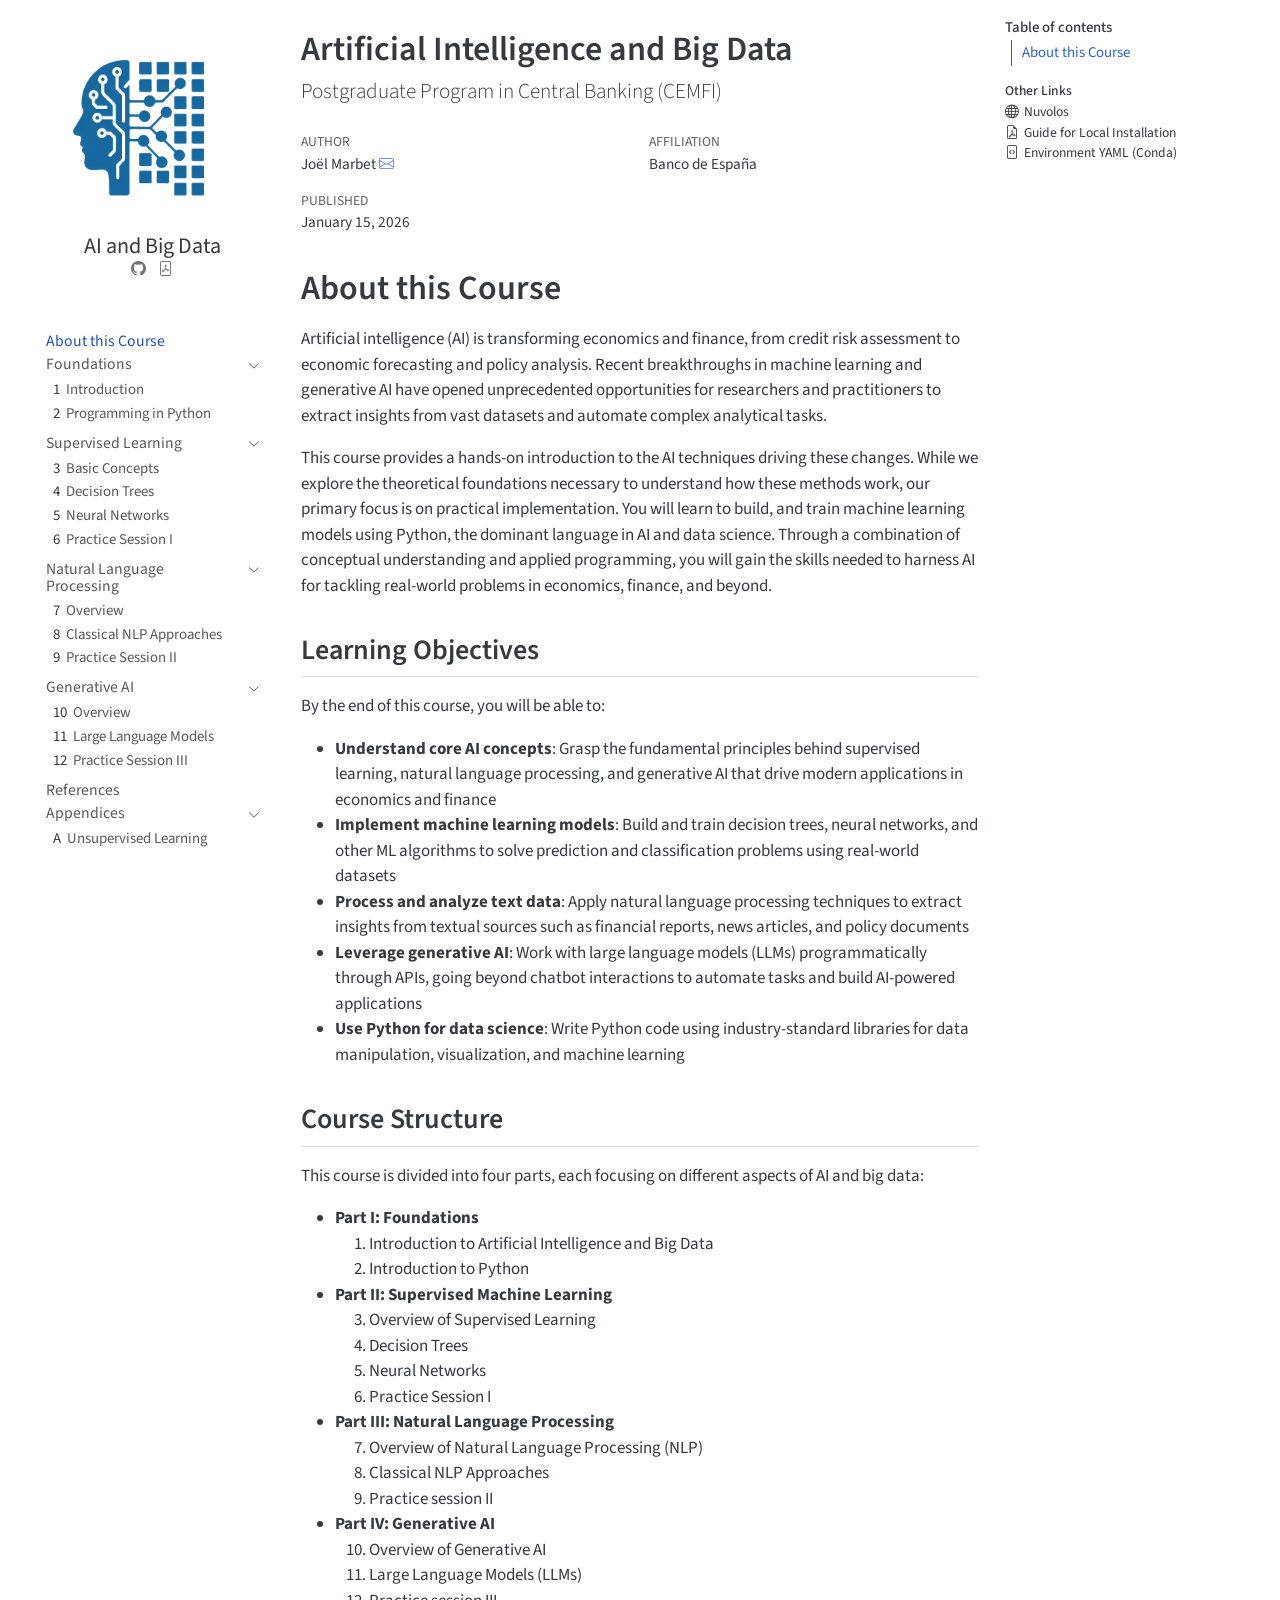
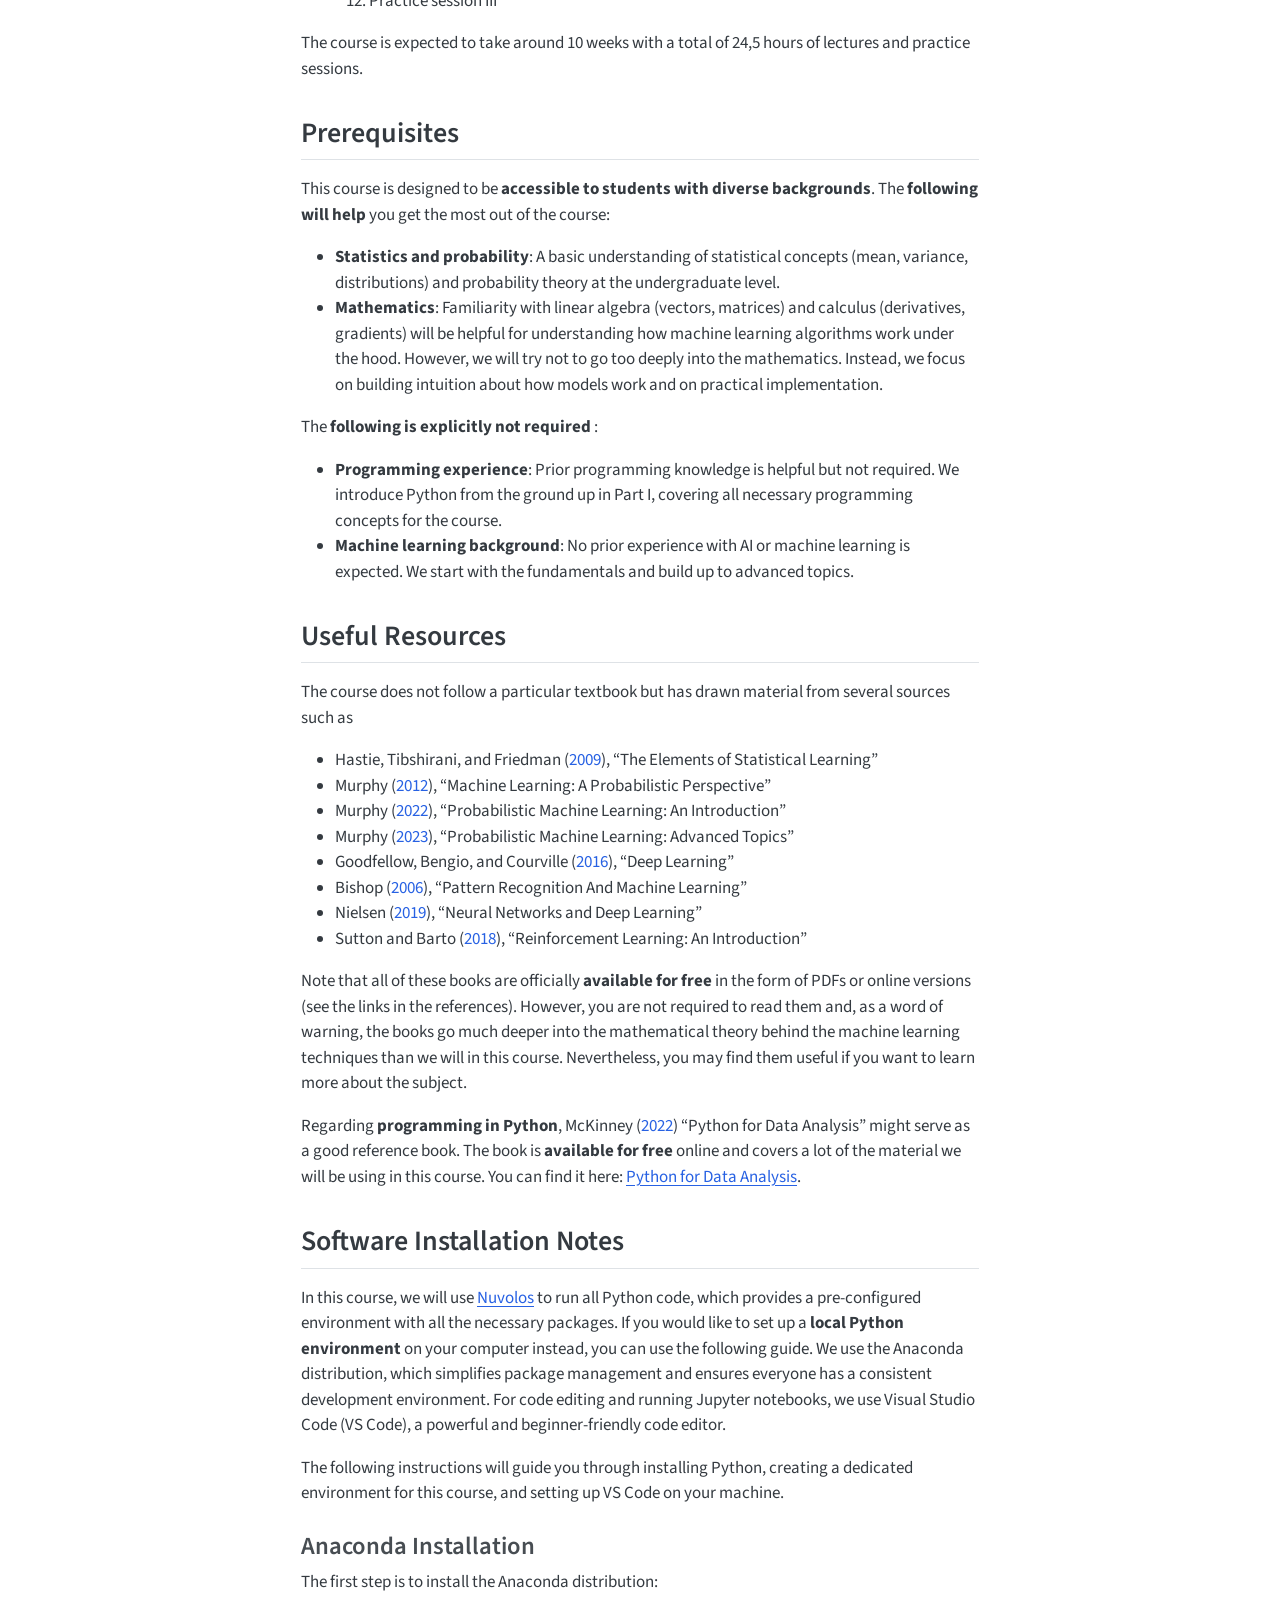
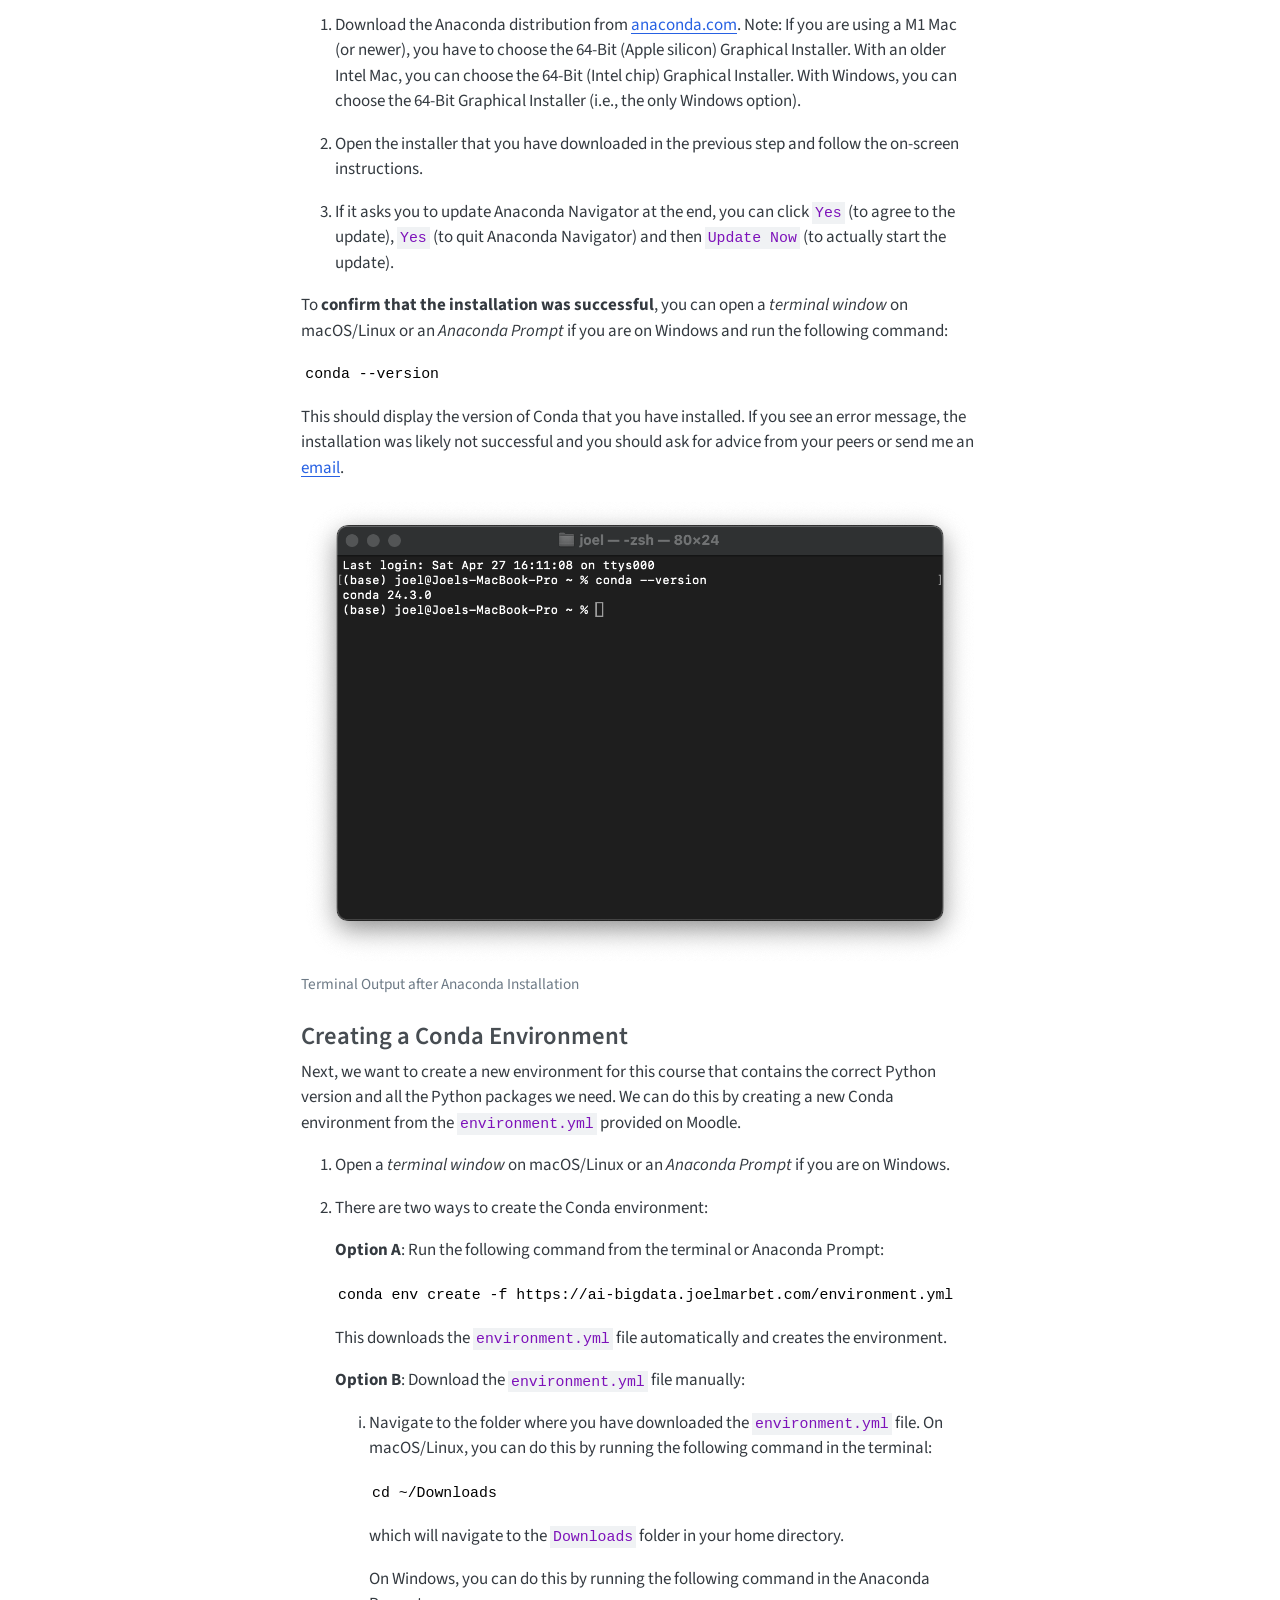
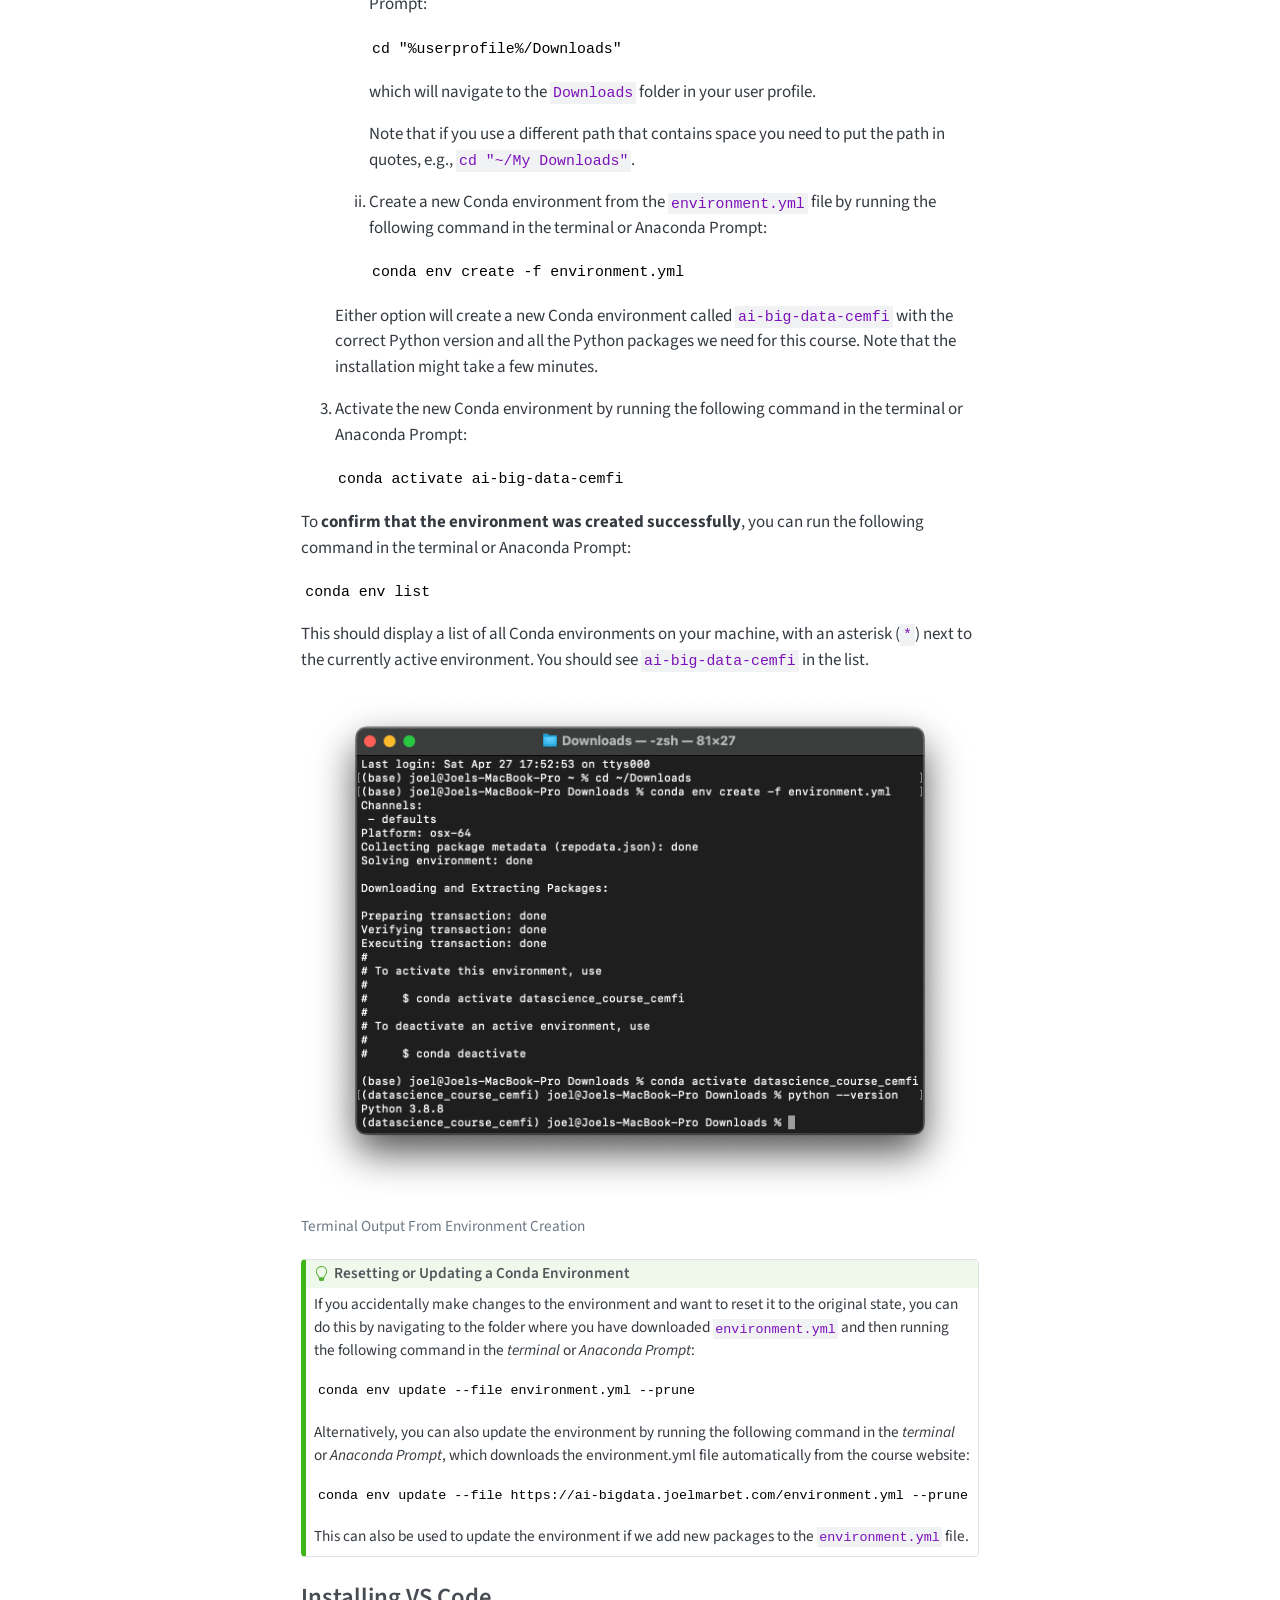
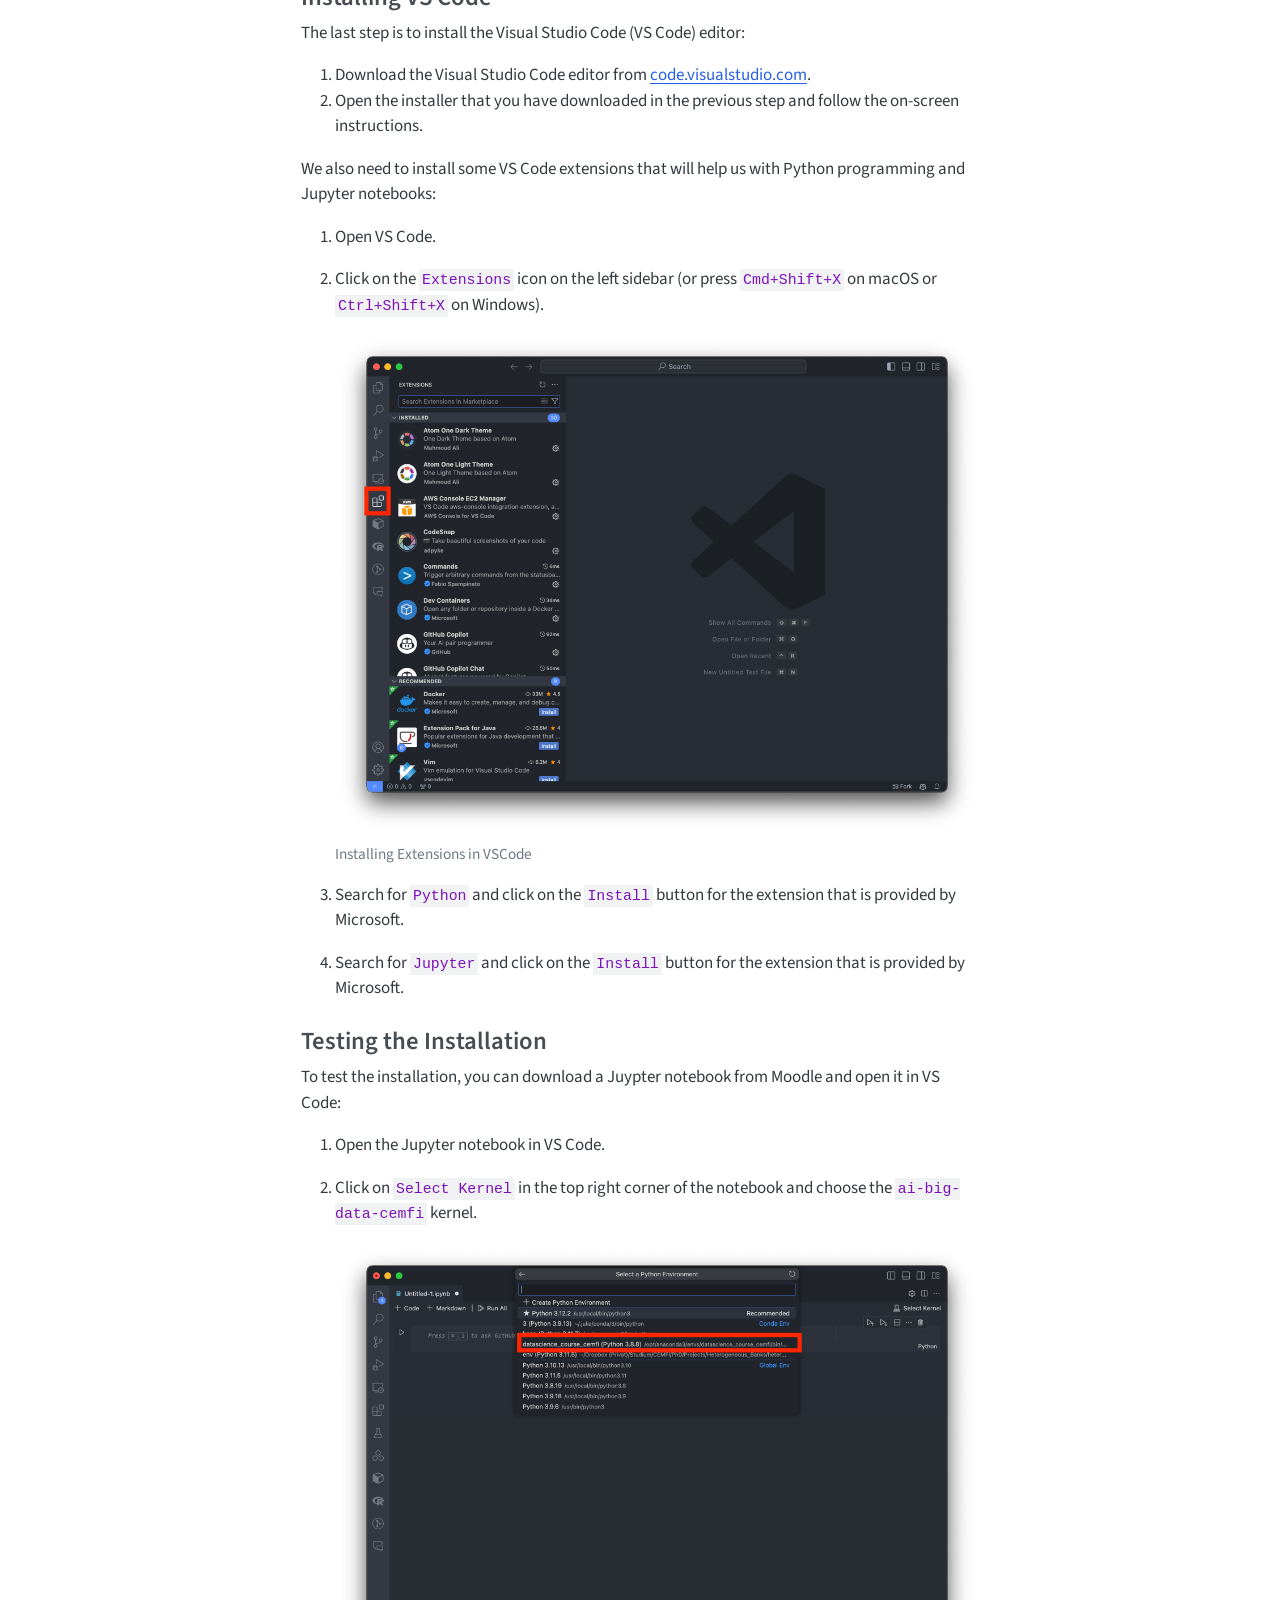
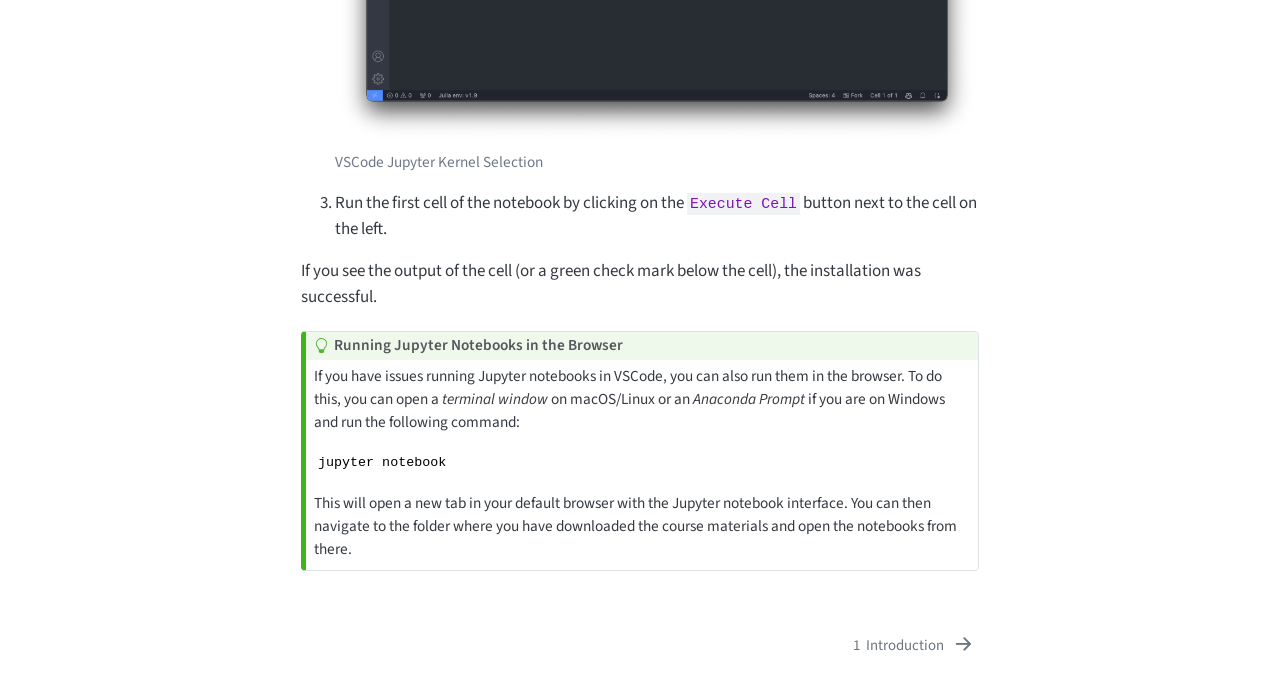
==== index.html @ 57679a3d "Update from https://github.com/jmarbet/ai-big-data-course-bde-cemfi/commit/3d057091234c2bd8dd3de10ba" ====
<!DOCTYPE html>
<html xmlns="http://www.w3.org/1999/xhtml" lang="en" xml:lang="en"><head>

<meta charset="utf-8">
<meta name="generator" content="quarto-1.8.26">

<meta name="viewport" content="width=device-width, initial-scale=1.0, user-scalable=yes">

<meta name="author" content="Joël Marbet">
<meta name="dcterms.date" content="2026-01-15">

<title>Artificial Intelligence and Big Data</title>
<style>
code{white-space: pre-wrap;}
span.smallcaps{font-variant: small-caps;}
div.columns{display: flex; gap: min(4vw, 1.5em);}
div.column{flex: auto; overflow-x: auto;}
div.hanging-indent{margin-left: 1.5em; text-indent: -1.5em;}
ul.task-list{list-style: none;}
ul.task-list li input[type="checkbox"] {
  width: 0.8em;
  margin: 0 0.8em 0.2em -1em; /* quarto-specific, see https://github.com/quarto-dev/quarto-cli/issues/4556 */ 
  vertical-align: middle;
}
/* CSS for citations */
div.csl-bib-body { }
div.csl-entry {
  clear: both;
  margin-bottom: 0em;
}
.hanging-indent div.csl-entry {
  margin-left:2em;
  text-indent:-2em;
}
div.csl-left-margin {
  min-width:2em;
  float:left;
}
div.csl-right-inline {
  margin-left:2em;
  padding-left:1em;
}
div.csl-indent {
  margin-left: 2em;
}</style>


<script src="site_libs/quarto-nav/quarto-nav.js"></script>
<script src="site_libs/quarto-nav/headroom.min.js"></script>
<script src="site_libs/clipboard/clipboard.min.js"></script>
<script src="site_libs/quarto-search/autocomplete.umd.js"></script>
<script src="site_libs/quarto-search/fuse.min.js"></script>
<script src="site_libs/quarto-search/quarto-search.js"></script>
<meta name="quarto:offset" content="./">
<link href="./foundations/intro_ai.html" rel="next">
<script src="site_libs/quarto-html/quarto.js" type="module"></script>
<script src="site_libs/quarto-html/tabsets/tabsets.js" type="module"></script>
<script src="site_libs/quarto-html/axe/axe-check.js" type="module"></script>
<script src="site_libs/quarto-html/popper.min.js"></script>
<script src="site_libs/quarto-html/tippy.umd.min.js"></script>
<script src="site_libs/quarto-html/anchor.min.js"></script>
<link href="site_libs/quarto-html/tippy.css" rel="stylesheet">
<link href="site_libs/quarto-html/quarto-syntax-highlighting-587c61ba64f3a5504c4d52d930310e48.css" rel="stylesheet" id="quarto-text-highlighting-styles">
<script src="site_libs/bootstrap/bootstrap.min.js"></script>
<link href="site_libs/bootstrap/bootstrap-icons.css" rel="stylesheet">
<link href="site_libs/bootstrap/bootstrap-44c4dd5b65e43a7a30145c4f63b8d911.min.css" rel="stylesheet" append-hash="true" id="quarto-bootstrap" data-mode="light">
<script id="quarto-search-options" type="application/json">{
  "location": "sidebar",
  "copy-button": false,
  "collapse-after": 3,
  "panel-placement": "start",
  "type": "textbox",
  "limit": 50,
  "keyboard-shortcut": [
    "f",
    "/",
    "s"
  ],
  "show-item-context": false,
  "language": {
    "search-no-results-text": "No results",
    "search-matching-documents-text": "matching documents",
    "search-copy-link-title": "Copy link to search",
    "search-hide-matches-text": "Hide additional matches",
    "search-more-match-text": "more match in this document",
    "search-more-matches-text": "more matches in this document",
    "search-clear-button-title": "Clear",
    "search-text-placeholder": "",
    "search-detached-cancel-button-title": "Cancel",
    "search-submit-button-title": "Submit",
    "search-label": "Search"
  }
}</script>


</head>

<body class="nav-sidebar floating quarto-light">

<div id="quarto-search-results"></div>
  <header id="quarto-header" class="headroom fixed-top">
  <nav class="quarto-secondary-nav">
    <div class="container-fluid d-flex">
      <button type="button" class="quarto-btn-toggle btn" data-bs-toggle="collapse" role="button" data-bs-target=".quarto-sidebar-collapse-item" aria-controls="quarto-sidebar" aria-expanded="false" aria-label="Toggle sidebar navigation" onclick="if (window.quartoToggleHeadroom) { window.quartoToggleHeadroom(); }">
        <i class="bi bi-layout-text-sidebar-reverse"></i>
      </button>
        <nav class="quarto-page-breadcrumbs" aria-label="breadcrumb"><ol class="breadcrumb"><li class="breadcrumb-item"><a href="./index.html">About this Course</a></li></ol></nav>
        <a class="flex-grow-1" role="navigation" data-bs-toggle="collapse" data-bs-target=".quarto-sidebar-collapse-item" aria-controls="quarto-sidebar" aria-expanded="false" aria-label="Toggle sidebar navigation" onclick="if (window.quartoToggleHeadroom) { window.quartoToggleHeadroom(); }">      
        </a>
      <button type="button" class="btn quarto-search-button" aria-label="Search" onclick="window.quartoOpenSearch();">
        <i class="bi bi-search"></i>
      </button>
    </div>
  </nav>
</header>
<!-- content -->
<div id="quarto-content" class="quarto-container page-columns page-rows-contents page-layout-article">
<!-- sidebar -->
  <nav id="quarto-sidebar" class="sidebar collapse collapse-horizontal quarto-sidebar-collapse-item sidebar-navigation floating overflow-auto">
    <div class="pt-lg-2 mt-2 text-left sidebar-header sidebar-header-stacked">
      <a href="./index.html" class="sidebar-logo-link">
      <img src="./logo.png" alt="" class="sidebar-logo light-content py-0 d-lg-inline d-none">
      <img src="./logo.png" alt="" class="sidebar-logo dark-content py-0 d-lg-inline d-none">
      </a>
    <div class="sidebar-title mb-0 py-0">
      <a href="./">AI and Big Data</a> 
        <div class="sidebar-tools-main">
    <a href="https://github.com" title="" class="quarto-navigation-tool px-1" aria-label=""><i class="bi bi-github"></i></a>
    <a href="./Artificial-Intelligence-and-Big-Data.pdf" title="Download PDF" class="quarto-navigation-tool px-1" aria-label="Download PDF"><i class="bi bi-file-pdf"></i></a>
</div>
    </div>
      </div>
        <div class="mt-2 flex-shrink-0 align-items-center">
        <div class="sidebar-search">
        <div id="quarto-search" class="" title="Search"></div>
        </div>
        </div>
    <div class="sidebar-menu-container"> 
    <ul class="list-unstyled mt-1">
        <li class="sidebar-item">
  <div class="sidebar-item-container"> 
  <a href="./index.html" class="sidebar-item-text sidebar-link active">
 <span class="menu-text">About this Course</span></a>
  </div>
</li>
        <li class="sidebar-item sidebar-item-section">
      <div class="sidebar-item-container"> 
            <a class="sidebar-item-text sidebar-link text-start" data-bs-toggle="collapse" data-bs-target="#quarto-sidebar-section-1" role="navigation" aria-expanded="true">
 <span class="menu-text">Foundations</span></a>
          <a class="sidebar-item-toggle text-start" data-bs-toggle="collapse" data-bs-target="#quarto-sidebar-section-1" role="navigation" aria-expanded="true" aria-label="Toggle section">
            <i class="bi bi-chevron-right ms-2"></i>
          </a> 
      </div>
      <ul id="quarto-sidebar-section-1" class="collapse list-unstyled sidebar-section depth1 show">  
          <li class="sidebar-item">
  <div class="sidebar-item-container"> 
  <a href="./foundations/intro_ai.html" class="sidebar-item-text sidebar-link">
 <span class="menu-text"><span class="chapter-number">1</span>&nbsp; <span class="chapter-title">Introduction</span></span></a>
  </div>
</li>
          <li class="sidebar-item">
  <div class="sidebar-item-container"> 
  <a href="./foundations/intro_python.html" class="sidebar-item-text sidebar-link">
 <span class="menu-text"><span class="chapter-number">2</span>&nbsp; <span class="chapter-title">Programming in Python</span></span></a>
  </div>
</li>
      </ul>
  </li>
        <li class="sidebar-item sidebar-item-section">
      <div class="sidebar-item-container"> 
            <a class="sidebar-item-text sidebar-link text-start" data-bs-toggle="collapse" data-bs-target="#quarto-sidebar-section-2" role="navigation" aria-expanded="true">
 <span class="menu-text">Supervised Learning</span></a>
          <a class="sidebar-item-toggle text-start" data-bs-toggle="collapse" data-bs-target="#quarto-sidebar-section-2" role="navigation" aria-expanded="true" aria-label="Toggle section">
            <i class="bi bi-chevron-right ms-2"></i>
          </a> 
      </div>
      <ul id="quarto-sidebar-section-2" class="collapse list-unstyled sidebar-section depth1 show">  
          <li class="sidebar-item">
  <div class="sidebar-item-container"> 
  <a href="./supervised_learning/intro_supervised_learning.html" class="sidebar-item-text sidebar-link">
 <span class="menu-text"><span class="chapter-number">3</span>&nbsp; <span class="chapter-title">Basic Concepts</span></span></a>
  </div>
</li>
          <li class="sidebar-item">
  <div class="sidebar-item-container"> 
  <a href="./supervised_learning/method_decision_trees.html" class="sidebar-item-text sidebar-link">
 <span class="menu-text"><span class="chapter-number">4</span>&nbsp; <span class="chapter-title">Decision Trees</span></span></a>
  </div>
</li>
          <li class="sidebar-item">
  <div class="sidebar-item-container"> 
  <a href="./supervised_learning/method_neural_networks.html" class="sidebar-item-text sidebar-link">
 <span class="menu-text"><span class="chapter-number">5</span>&nbsp; <span class="chapter-title">Neural Networks</span></span></a>
  </div>
</li>
          <li class="sidebar-item">
  <div class="sidebar-item-container"> 
  <a href="./supervised_learning/practice_session_I.html" class="sidebar-item-text sidebar-link">
 <span class="menu-text"><span class="chapter-number">6</span>&nbsp; <span class="chapter-title">Practice Session I</span></span></a>
  </div>
</li>
      </ul>
  </li>
        <li class="sidebar-item sidebar-item-section">
      <div class="sidebar-item-container"> 
            <a class="sidebar-item-text sidebar-link text-start" data-bs-toggle="collapse" data-bs-target="#quarto-sidebar-section-3" role="navigation" aria-expanded="true">
 <span class="menu-text">Natural Language Processing</span></a>
          <a class="sidebar-item-toggle text-start" data-bs-toggle="collapse" data-bs-target="#quarto-sidebar-section-3" role="navigation" aria-expanded="true" aria-label="Toggle section">
            <i class="bi bi-chevron-right ms-2"></i>
          </a> 
      </div>
      <ul id="quarto-sidebar-section-3" class="collapse list-unstyled sidebar-section depth1 show">  
          <li class="sidebar-item">
  <div class="sidebar-item-container"> 
  <a href="./nlp/intro_nlp.html" class="sidebar-item-text sidebar-link">
 <span class="menu-text"><span class="chapter-number">7</span>&nbsp; <span class="chapter-title">Overview</span></span></a>
  </div>
</li>
          <li class="sidebar-item">
  <div class="sidebar-item-container"> 
  <a href="./nlp/nlp_methods.html" class="sidebar-item-text sidebar-link">
 <span class="menu-text"><span class="chapter-number">8</span>&nbsp; <span class="chapter-title">Classical NLP Approaches</span></span></a>
  </div>
</li>
          <li class="sidebar-item">
  <div class="sidebar-item-container"> 
  <a href="./nlp/practice_session_II.html" class="sidebar-item-text sidebar-link">
 <span class="menu-text"><span class="chapter-number">9</span>&nbsp; <span class="chapter-title">Practice Session II</span></span></a>
  </div>
</li>
      </ul>
  </li>
        <li class="sidebar-item sidebar-item-section">
      <div class="sidebar-item-container"> 
            <a class="sidebar-item-text sidebar-link text-start" data-bs-toggle="collapse" data-bs-target="#quarto-sidebar-section-4" role="navigation" aria-expanded="true">
 <span class="menu-text">Generative AI</span></a>
          <a class="sidebar-item-toggle text-start" data-bs-toggle="collapse" data-bs-target="#quarto-sidebar-section-4" role="navigation" aria-expanded="true" aria-label="Toggle section">
            <i class="bi bi-chevron-right ms-2"></i>
          </a> 
      </div>
      <ul id="quarto-sidebar-section-4" class="collapse list-unstyled sidebar-section depth1 show">  
          <li class="sidebar-item">
  <div class="sidebar-item-container"> 
  <a href="./generative_ai/intro_generative_ai.html" class="sidebar-item-text sidebar-link">
 <span class="menu-text"><span class="chapter-number">10</span>&nbsp; <span class="chapter-title">Overview</span></span></a>
  </div>
</li>
          <li class="sidebar-item">
  <div class="sidebar-item-container"> 
  <a href="./generative_ai/large_language_models.html" class="sidebar-item-text sidebar-link">
 <span class="menu-text"><span class="chapter-number">11</span>&nbsp; <span class="chapter-title">Large Language Models</span></span></a>
  </div>
</li>
          <li class="sidebar-item">
  <div class="sidebar-item-container"> 
  <a href="./generative_ai/practice_session_III.html" class="sidebar-item-text sidebar-link">
 <span class="menu-text"><span class="chapter-number">12</span>&nbsp; <span class="chapter-title">Practice Session III</span></span></a>
  </div>
</li>
      </ul>
  </li>
        <li class="sidebar-item">
  <div class="sidebar-item-container"> 
  <a href="./references.html" class="sidebar-item-text sidebar-link">
 <span class="menu-text">References</span></a>
  </div>
</li>
        <li class="sidebar-item sidebar-item-section">
      <div class="sidebar-item-container"> 
            <a class="sidebar-item-text sidebar-link text-start" data-bs-toggle="collapse" data-bs-target="#quarto-sidebar-section-5" role="navigation" aria-expanded="true">
 <span class="menu-text">Appendices</span></a>
          <a class="sidebar-item-toggle text-start" data-bs-toggle="collapse" data-bs-target="#quarto-sidebar-section-5" role="navigation" aria-expanded="true" aria-label="Toggle section">
            <i class="bi bi-chevron-right ms-2"></i>
          </a> 
      </div>
      <ul id="quarto-sidebar-section-5" class="collapse list-unstyled sidebar-section depth1 show">  
          <li class="sidebar-item">
  <div class="sidebar-item-container"> 
  <a href="./appendix/unsupervised_learning.html" class="sidebar-item-text sidebar-link">
 <span class="menu-text"><span class="chapter-number">A</span>&nbsp; <span class="chapter-title">Unsupervised Learning</span></span></a>
  </div>
</li>
      </ul>
  </li>
    </ul>
    </div>
</nav>
<div id="quarto-sidebar-glass" class="quarto-sidebar-collapse-item" data-bs-toggle="collapse" data-bs-target=".quarto-sidebar-collapse-item"></div>
<!-- margin-sidebar -->
    <div id="quarto-margin-sidebar" class="sidebar margin-sidebar">
        <nav id="TOC" role="doc-toc" class="toc-active">
    <h2 id="toc-title">Table of contents</h2>
   
  <ul>
  <li><a href="#about-this-course" id="toc-about-this-course" class="nav-link active" data-scroll-target="#about-this-course">About this Course</a>
  <ul class="collapse">
  <li><a href="#learning-objectives" id="toc-learning-objectives" class="nav-link" data-scroll-target="#learning-objectives">Learning Objectives</a></li>
  <li><a href="#course-structure" id="toc-course-structure" class="nav-link" data-scroll-target="#course-structure">Course Structure</a></li>
  <li><a href="#prerequisites" id="toc-prerequisites" class="nav-link" data-scroll-target="#prerequisites">Prerequisites</a></li>
  <li><a href="#useful-resources" id="toc-useful-resources" class="nav-link" data-scroll-target="#useful-resources">Useful Resources</a></li>
  <li><a href="#software-installation-notes" id="toc-software-installation-notes" class="nav-link" data-scroll-target="#software-installation-notes">Software Installation Notes</a>
  <ul class="collapse">
  <li><a href="#anaconda-installation" id="toc-anaconda-installation" class="nav-link" data-scroll-target="#anaconda-installation">Anaconda Installation</a></li>
  <li><a href="#creating-a-conda-environment" id="toc-creating-a-conda-environment" class="nav-link" data-scroll-target="#creating-a-conda-environment">Creating a Conda Environment</a></li>
  <li><a href="#installing-vs-code" id="toc-installing-vs-code" class="nav-link" data-scroll-target="#installing-vs-code">Installing VS Code</a></li>
  <li><a href="#testing-the-installation" id="toc-testing-the-installation" class="nav-link" data-scroll-target="#testing-the-installation">Testing the Installation</a></li>
  </ul></li>
  </ul></li>
  </ul>
<div class="quarto-other-links"><h2>Other Links</h2><ul><li><a href="https://www.nuvolos.com/" target="_blank"><i class="bi bi-globe"></i>Nuvolos</a></li><li><a href="installation_notes.pdf" target="_blank"><i class="bi bi-file-earmark-pdf"></i>Guide for Local Installation</a></li><li><a href="environment.yml" target="_blank"><i class="bi bi-file-code"></i>Environment YAML (Conda)</a></li></ul></div></nav>
    </div>
<!-- main -->
<main class="content" id="quarto-document-content">

<header id="title-block-header" class="quarto-title-block default">
<div class="quarto-title">
<h1 class="title">Artificial Intelligence and Big Data</h1>
<p class="subtitle lead">Postgraduate Program in Central Banking (CEMFI)</p>
</div>


<div class="quarto-title-meta-author">
  <div class="quarto-title-meta-heading">Author</div>
  <div class="quarto-title-meta-heading">Affiliation</div>
  
    <div class="quarto-title-meta-contents">
    <p class="author">Joël Marbet <a href="mailto:joel.marbet@bde.es" class="quarto-title-author-email"><i class="bi bi-envelope"></i></a> </p>
  </div>
  <div class="quarto-title-meta-contents">
        <p class="affiliation">
            Banco de España
          </p>
      </div>
  </div>

<div class="quarto-title-meta">

      
    <div>
    <div class="quarto-title-meta-heading">Published</div>
    <div class="quarto-title-meta-contents">
      <p class="date">January 15, 2026</p>
    </div>
  </div>
  
    
  </div>
  


</header>


<section id="about-this-course" class="level1 unnumbered">
<h1 class="unnumbered">About this Course</h1>
<p>Artificial intelligence (AI) is transforming economics and finance, from credit risk assessment to economic forecasting and policy analysis. Recent breakthroughs in machine learning and generative AI have opened unprecedented opportunities for researchers and practitioners to extract insights from vast datasets and automate complex analytical tasks.</p>
<p>This course provides a hands-on introduction to the AI techniques driving these changes. While we explore the theoretical foundations necessary to understand how these methods work, our primary focus is on practical implementation. You will learn to build, and train machine learning models using Python, the dominant language in AI and data science. Through a combination of conceptual understanding and applied programming, you will gain the skills needed to harness AI for tackling real-world problems in economics, finance, and beyond.</p>
<section id="learning-objectives" class="level2 unnumbered">
<h2 class="unnumbered anchored" data-anchor-id="learning-objectives">Learning Objectives</h2>
<p>By the end of this course, you will be able to:</p>
<ul>
<li><strong>Understand core AI concepts</strong>: Grasp the fundamental principles behind supervised learning, natural language processing, and generative AI that drive modern applications in economics and finance</li>
<li><strong>Implement machine learning models</strong>: Build and train decision trees, neural networks, and other ML algorithms to solve prediction and classification problems using real-world datasets</li>
<li><strong>Process and analyze text data</strong>: Apply natural language processing techniques to extract insights from textual sources such as financial reports, news articles, and policy documents</li>
<li><strong>Leverage generative AI</strong>: Work with large language models (LLMs) programmatically through APIs, going beyond chatbot interactions to automate tasks and build AI-powered applications</li>
<li><strong>Use Python for data science</strong>: Write Python code using industry-standard libraries for data manipulation, visualization, and machine learning</li>
</ul>
</section>
<section id="course-structure" class="level2 unnumbered">
<h2 class="unnumbered anchored" data-anchor-id="course-structure">Course Structure</h2>
<p>This course is divided into four parts, each focusing on different aspects of AI and big data:</p>
<ul>
<li><strong>Part I: Foundations</strong>
<ol type="1">
<li>Introduction to Artificial Intelligence and Big Data</li>
<li>Introduction to Python</li>
</ol></li>
<li><strong>Part II: Supervised Machine Learning</strong>
<ol start="3" type="1">
<li>Overview of Supervised Learning</li>
<li>Decision Trees</li>
<li>Neural Networks</li>
<li>Practice Session I</li>
</ol></li>
<li><strong>Part III: Natural Language Processing</strong>
<ol start="7" type="1">
<li>Overview of Natural Language Processing (NLP)</li>
<li>Classical NLP Approaches</li>
<li>Practice session II</li>
</ol></li>
<li><strong>Part IV: Generative AI</strong>
<ol start="10" type="1">
<li>Overview of Generative AI</li>
<li>Large Language Models (LLMs)</li>
<li>Practice session III</li>
</ol></li>
</ul>
<p>The course is expected to take around 10 weeks with a total of 24,5 hours of lectures and practice sessions.</p>
</section>
<section id="prerequisites" class="level2 unnumbered">
<h2 class="unnumbered anchored" data-anchor-id="prerequisites">Prerequisites</h2>
<p>This course is designed to be <strong>accessible to students with diverse backgrounds</strong>. The <strong>following will help</strong> you get the most out of the course:</p>
<ul>
<li><strong>Statistics and probability</strong>: A basic understanding of statistical concepts (mean, variance, distributions) and probability theory at the undergraduate level.</li>
<li><strong>Mathematics</strong>: Familiarity with linear algebra (vectors, matrices) and calculus (derivatives, gradients) will be helpful for understanding how machine learning algorithms work under the hood. However, we will try not to go too deeply into the mathematics. Instead, we focus on building intuition about how models work and on practical implementation.</li>
</ul>
<p>The <strong>following is explicitly not required</strong> :</p>
<ul>
<li><strong>Programming experience</strong>: Prior programming knowledge is helpful but not required. We introduce Python from the ground up in Part I, covering all necessary programming concepts for the course.</li>
<li><strong>Machine learning background</strong>: No prior experience with AI or machine learning is expected. We start with the fundamentals and build up to advanced topics.</li>
</ul>
</section>
<section id="useful-resources" class="level2 unnumbered">
<h2 class="unnumbered anchored" data-anchor-id="useful-resources">Useful Resources</h2>
<p>The course does not follow a particular textbook but has drawn material from several sources such as</p>
<ul>
<li><span class="citation" data-cites="Hastie2009">Hastie, Tibshirani, and Friedman (<a href="references.html#ref-Hastie2009" role="doc-biblioref">2009</a>)</span>, “The Elements of Statistical Learning”</li>
<li><span class="citation" data-cites="Murphy2012">Murphy (<a href="references.html#ref-Murphy2012" role="doc-biblioref">2012</a>)</span>, “Machine Learning: A Probabilistic Perspective”</li>
<li><span class="citation" data-cites="Murphy2022">Murphy (<a href="references.html#ref-Murphy2022" role="doc-biblioref">2022</a>)</span>, “Probabilistic Machine Learning: An Introduction”</li>
<li><span class="citation" data-cites="Murphy2023">Murphy (<a href="references.html#ref-Murphy2023" role="doc-biblioref">2023</a>)</span>, “Probabilistic Machine Learning: Advanced Topics”</li>
<li><span class="citation" data-cites="Goodfellow2016">Goodfellow, Bengio, and Courville (<a href="references.html#ref-Goodfellow2016" role="doc-biblioref">2016</a>)</span>, “Deep Learning”</li>
<li><span class="citation" data-cites="Bishop2006">Bishop (<a href="references.html#ref-Bishop2006" role="doc-biblioref">2006</a>)</span>, “Pattern Recognition And Machine Learning”</li>
<li><span class="citation" data-cites="Nielsen2019">Nielsen (<a href="references.html#ref-Nielsen2019" role="doc-biblioref">2019</a>)</span>, “Neural Networks and Deep Learning”</li>
<li><span class="citation" data-cites="Sutton2018">Sutton and Barto (<a href="references.html#ref-Sutton2018" role="doc-biblioref">2018</a>)</span>, “Reinforcement Learning: An Introduction”</li>
</ul>
<p>Note that all of these books are officially <strong>available for free</strong> in the form of PDFs or online versions (see the links in the references). However, you are not required to read them and, as a word of warning, the books go much deeper into the mathematical theory behind the machine learning techniques than we will in this course. Nevertheless, you may find them useful if you want to learn more about the subject.</p>
<p>Regarding <strong>programming in Python</strong>, <span class="citation" data-cites="McKinney2022">McKinney (<a href="references.html#ref-McKinney2022" role="doc-biblioref">2022</a>)</span> “Python for Data Analysis” might serve as a good reference book. The book is <strong>available for free</strong> online and covers a lot of the material we will be using in this course. You can find it here: <a href="https://wesmckinney.com/book/">Python for Data Analysis</a>.</p>
</section>
<section id="software-installation-notes" class="level2 unnumbered">
<h2 class="unnumbered anchored" data-anchor-id="software-installation-notes">Software Installation Notes</h2>
<p>In this course, we will use <a href="https://www.nuvolos.com/">Nuvolos</a> to run all Python code, which provides a pre-configured environment with all the necessary packages. If you would like to set up a <strong>local Python environment</strong> on your computer instead, you can use the following guide. We use the Anaconda distribution, which simplifies package management and ensures everyone has a consistent development environment. For code editing and running Jupyter notebooks, we use Visual Studio Code (VS Code), a powerful and beginner-friendly code editor.</p>
<p>The following instructions will guide you through installing Python, creating a dedicated environment for this course, and setting up VS Code on your machine.</p>
<section id="anaconda-installation" class="level3">
<h3 class="anchored" data-anchor-id="anaconda-installation">Anaconda Installation</h3>
<p>The first step is to install the Anaconda distribution:</p>
<ol type="1">
<li><p>Download the Anaconda distribution from <a href="https://www.anaconda.com/download/success">anaconda.com</a>. Note: If you are using a M1 Mac (or newer), you have to choose the 64-Bit (Apple silicon) Graphical Installer. With an older Intel Mac, you can choose the 64-Bit (Intel chip) Graphical Installer. With Windows, you can choose the 64-Bit Graphical Installer (i.e., the only Windows option).</p></li>
<li><p>Open the installer that you have downloaded in the previous step and follow the on-screen instructions.</p></li>
<li><p>If it asks you to update Anaconda Navigator at the end, you can click <code>Yes</code> (to agree to the update), <code>Yes</code> (to quit Anaconda Navigator) and then <code>Update Now</code> (to actually start the update).</p></li>
</ol>
<p>To <strong>confirm that the installation was successful</strong>, you can open a <em>terminal window</em> on macOS/Linux or an <em>Anaconda Prompt</em> if you are on Windows and run the following command:</p>
<pre><code>conda --version</code></pre>
<p>This should display the version of Conda that you have installed. If you see an error message, the installation was likely not successful and you should ask for advice from your peers or send me an <a href="mailto:joel.marbet@bde.es">email</a>.</p>
<div class="quarto-figure quarto-figure-center">
<figure class="figure">
<p><img src="installation_notes/figures/terminal_conda_version.png" class="img-fluid figure-img"></p>
<figcaption>Terminal Output after Anaconda Installation</figcaption>
</figure>
</div>
</section>
<section id="creating-a-conda-environment" class="level3">
<h3 class="anchored" data-anchor-id="creating-a-conda-environment">Creating a Conda Environment</h3>
<p>Next, we want to create a new environment for this course that contains the correct Python version and all the Python packages we need. We can do this by creating a new Conda environment from the <code>environment.yml</code> provided on Moodle.</p>
<ol type="1">
<li><p>Open a <em>terminal window</em> on macOS/Linux or an <em>Anaconda Prompt</em> if you are on Windows.</p></li>
<li><p>There are two ways to create the Conda environment:</p>
<p><strong>Option A</strong>: Run the following command from the terminal or Anaconda Prompt:</p>
<pre><code>conda env create -f https://ai-bigdata.joelmarbet.com/environment.yml</code></pre>
<p>This downloads the <code>environment.yml</code> file automatically and creates the environment.</p>
<p><strong>Option B</strong>: Download the <code>environment.yml</code> file manually:</p>
<ol type="i">
<li><p>Navigate to the folder where you have downloaded the <code>environment.yml</code> file. On macOS/Linux, you can do this by running the following command in the terminal:</p>
<pre><code>cd ~/Downloads</code></pre>
<p>which will navigate to the <code>Downloads</code> folder in your home directory.</p>
<p>On Windows, you can do this by running the following command in the Anaconda Prompt:</p>
<pre><code>cd "%userprofile%/Downloads"</code></pre>
<p>which will navigate to the <code>Downloads</code> folder in your user profile.</p>
<p>Note that if you use a different path that contains space you need to put the path in quotes, e.g., <code>cd "~/My Downloads"</code>.</p></li>
<li><p>Create a new Conda environment from the <code>environment.yml</code> file by running the following command in the terminal or Anaconda Prompt:</p>
<pre><code>conda env create -f environment.yml</code></pre></li>
</ol>
<p>Either option will create a new Conda environment called <code>ai-big-data-cemfi</code> with the correct Python version and all the Python packages we need for this course. Note that the installation might take a few minutes.</p></li>
<li><p>Activate the new Conda environment by running the following command in the terminal or Anaconda Prompt:</p>
<pre><code>conda activate ai-big-data-cemfi </code></pre></li>
</ol>
<p>To <strong>confirm that the environment was created successfully</strong>, you can run the following command in the terminal or Anaconda Prompt:</p>
<pre><code>conda env list</code></pre>
<p>This should display a list of all Conda environments on your machine, with an asterisk (<code>*</code>) next to the currently active environment. You should see <code>ai-big-data-cemfi</code> in the list.</p>
<div class="quarto-figure quarto-figure-center">
<figure class="figure">
<p><img src="installation_notes/figures/terminal_conda_environment.png" class="img-fluid figure-img"></p>
<figcaption>Terminal Output From Environment Creation</figcaption>
</figure>
</div>
<div class="callout callout-style-default callout-tip callout-titled">
<div class="callout-header d-flex align-content-center">
<div class="callout-icon-container">
<i class="callout-icon"></i>
</div>
<div class="callout-title-container flex-fill">
<span class="screen-reader-only">Tip</span>Resetting or Updating a Conda Environment
</div>
</div>
<div class="callout-body-container callout-body">
<p>If you accidentally make changes to the environment and want to reset it to the original state, you can do this by navigating to the folder where you have downloaded <code>environment.yml</code> and then running the following command in the <em>terminal</em> or <em>Anaconda Prompt</em>:</p>
<pre><code>conda env update --file environment.yml --prune</code></pre>
<p>Alternatively, you can also update the environment by running the following command in the <em>terminal</em> or <em>Anaconda Prompt</em>, which downloads the environment.yml file automatically from the course website:</p>
<pre><code>conda env update --file https://ai-bigdata.joelmarbet.com/environment.yml --prune</code></pre>
<p>This can also be used to update the environment if we add new packages to the <code>environment.yml</code> file.</p>
</div>
</div>
</section>
<section id="installing-vs-code" class="level3">
<h3 class="anchored" data-anchor-id="installing-vs-code">Installing VS Code</h3>
<p>The last step is to install the Visual Studio Code (VS Code) editor:</p>
<ol type="1">
<li>Download the Visual Studio Code editor from <a href="https://code.visualstudio.com/Download">code.visualstudio.com</a>.</li>
<li>Open the installer that you have downloaded in the previous step and follow the on-screen instructions.</li>
</ol>
<p>We also need to install some VS Code extensions that will help us with Python programming and Jupyter notebooks:</p>
<ol type="1">
<li><p>Open VS Code.</p></li>
<li><p>Click on the <code>Extensions</code> icon on the left sidebar (or press <code>Cmd+Shift+X</code> on macOS or <code>Ctrl+Shift+X</code> on Windows).</p>
<div class="quarto-figure quarto-figure-center">
<figure class="figure">
<p><img src="installation_notes/figures/vscode_extensions.png" class="img-fluid figure-img"></p>
<figcaption>Installing Extensions in VSCode</figcaption>
</figure>
</div></li>
<li><p>Search for <code>Python</code> and click on the <code>Install</code> button for the extension that is provided by Microsoft.</p></li>
<li><p>Search for <code>Jupyter</code> and click on the <code>Install</code> button for the extension that is provided by Microsoft.</p></li>
</ol>
</section>
<section id="testing-the-installation" class="level3">
<h3 class="anchored" data-anchor-id="testing-the-installation">Testing the Installation</h3>
<p>To test the installation, you can download a Juypter notebook from Moodle and open it in VS Code:</p>
<ol type="1">
<li><p>Open the Jupyter notebook in VS Code.</p></li>
<li><p>Click on <code>Select Kernel</code> in the top right corner of the notebook and choose the <code>ai-big-data-cemfi</code> kernel.</p>
<div class="quarto-figure quarto-figure-center">
<figure class="figure">
<p><img src="installation_notes/figures/vscode_kernel.png" class="img-fluid figure-img"></p>
<figcaption>VSCode Jupyter Kernel Selection</figcaption>
</figure>
</div></li>
<li><p>Run the first cell of the notebook by clicking on the <code>Execute Cell</code> button next to the cell on the left.</p></li>
</ol>
<p>If you see the output of the cell (or a green check mark below the cell), the installation was successful.</p>
<div class="callout callout-style-default callout-tip callout-titled">
<div class="callout-header d-flex align-content-center">
<div class="callout-icon-container">
<i class="callout-icon"></i>
</div>
<div class="callout-title-container flex-fill">
<span class="screen-reader-only">Tip</span>Running Jupyter Notebooks in the Browser
</div>
</div>
<div class="callout-body-container callout-body">
<p>If you have issues running Jupyter notebooks in VSCode, you can also run them in the browser. To do this, you can open a <em>terminal window</em> on macOS/Linux or an <em>Anaconda Prompt</em> if you are on Windows and run the following command:</p>
<pre><code>jupyter notebook</code></pre>
<p>This will open a new tab in your default browser with the Jupyter notebook interface. You can then navigate to the folder where you have downloaded the course materials and open the notebooks from there.</p>
</div>
</div>


<div id="refs" class="references csl-bib-body hanging-indent" data-entry-spacing="0" role="list" style="display: none">
<div id="ref-Bishop2006" class="csl-entry" role="listitem">
Bishop, Christopher M. 2006. <em><span class="nocase">Pattern Recognition and Machine Learning</span></em>. Edited by Michael Jordan, Jon Kleinberg, and Bernhard Schölkopf. Information Science and Statistics. Springer Science+Business Media, LLC. <a href="https://www.microsoft.com/en-us/research/uploads/prod/2006/01/Bishop-Pattern-Recognition-and-Machine-Learning-2006.pdf">https://www.microsoft.com/en-us/research/uploads/prod/2006/01/Bishop-Pattern-Recognition-and-Machine-Learning-2006.pdf</a>.
</div>
<div id="ref-Goodfellow2016" class="csl-entry" role="listitem">
Goodfellow, Ian, Yoshua Bengio, and Aaron Courville. 2016. <em><span>Deep Learning</span></em>. MIT Press. <a href="http://www.deeplearningbook.org">http://www.deeplearningbook.org</a>.
</div>
<div id="ref-Hastie2009" class="csl-entry" role="listitem">
Hastie, Trevor, Robert Tibshirani, and Jerome Friedman. 2009. <em><span class="nocase">The Elements of Statistical Learning - Data Mining, Inference, and Prediction</span></em>. Second Edition. Springer.
</div>
<div id="ref-McKinney2022" class="csl-entry" role="listitem">
McKinney, Wes. 2022. <em><span class="nocase">Python for Data Analysis: Data Wrangling with pandas, NumPy, and Jupyter</span></em>. Third Edition. O’Reilly Media. <a href="https://wesmckinney.com/book/">https://wesmckinney.com/book/</a>.
</div>
<div id="ref-Murphy2012" class="csl-entry" role="listitem">
Murphy, Kevin P. 2012. <em><span>Machine Learning: A Probabilistic Perspective</span></em>. Cambridge: MIT Press. <a href="https://probml.github.io/pml-book/book0.html">https://probml.github.io/pml-book/book0.html</a>.
</div>
<div id="ref-Murphy2022" class="csl-entry" role="listitem">
———. 2022. <em><span>Probabilistic Machine Learning: An Introduction</span></em>. MIT Press. <a href="https://probml.github.io/pml-book/book1.html">https://probml.github.io/pml-book/book1.html</a>.
</div>
<div id="ref-Murphy2023" class="csl-entry" role="listitem">
———. 2023. <em><span>Probabilistic Machine Learning: Advanced Topics</span></em>. MIT Press. <a href="https://probml.github.io/pml-book/book2.html">https://probml.github.io/pml-book/book2.html</a>.
</div>
<div id="ref-Nielsen2019" class="csl-entry" role="listitem">
Nielsen, Michael. 2019. <em><span class="nocase">Neural Networks and Deep Learning</span></em>. <a href="http://neuralnetworksanddeeplearning.com">http://neuralnetworksanddeeplearning.com</a>.
</div>
<div id="ref-Sutton2018" class="csl-entry" role="listitem">
Sutton, Richard S., and Andrew G. Barto. 2018. <em><span>Reinforcement Learning: An Introduction</span></em>. Second Edition. MIT Press. <a href="http://incompleteideas.net/book/the-book-2nd.html">http://incompleteideas.net/book/the-book-2nd.html</a>.
</div>
</div>
</section>
</section>
</section>

</main> <!-- /main -->
<script id="quarto-html-after-body" type="application/javascript">
  window.document.addEventListener("DOMContentLoaded", function (event) {
    const icon = "";
    const anchorJS = new window.AnchorJS();
    anchorJS.options = {
      placement: 'right',
      icon: icon
    };
    anchorJS.add('.anchored');
    const isCodeAnnotation = (el) => {
      for (const clz of el.classList) {
        if (clz.startsWith('code-annotation-')) {                     
          return true;
        }
      }
      return false;
    }
    const onCopySuccess = function(e) {
      // button target
      const button = e.trigger;
      // don't keep focus
      button.blur();
      // flash "checked"
      button.classList.add('code-copy-button-checked');
      var currentTitle = button.getAttribute("title");
      button.setAttribute("title", "Copied!");
      let tooltip;
      if (window.bootstrap) {
        button.setAttribute("data-bs-toggle", "tooltip");
        button.setAttribute("data-bs-placement", "left");
        button.setAttribute("data-bs-title", "Copied!");
        tooltip = new bootstrap.Tooltip(button, 
          { trigger: "manual", 
            customClass: "code-copy-button-tooltip",
            offset: [0, -8]});
        tooltip.show();    
      }
      setTimeout(function() {
        if (tooltip) {
          tooltip.hide();
          button.removeAttribute("data-bs-title");
          button.removeAttribute("data-bs-toggle");
          button.removeAttribute("data-bs-placement");
        }
        button.setAttribute("title", currentTitle);
        button.classList.remove('code-copy-button-checked');
      }, 1000);
      // clear code selection
      e.clearSelection();
    }
    const getTextToCopy = function(trigger) {
      const outerScaffold = trigger.parentElement.cloneNode(true);
      const codeEl = outerScaffold.querySelector('code');
      for (const childEl of codeEl.children) {
        if (isCodeAnnotation(childEl)) {
          childEl.remove();
        }
      }
      return codeEl.innerText;
    }
    const clipboard = new window.ClipboardJS('.code-copy-button:not([data-in-quarto-modal])', {
      text: getTextToCopy
    });
    clipboard.on('success', onCopySuccess);
    if (window.document.getElementById('quarto-embedded-source-code-modal')) {
      const clipboardModal = new window.ClipboardJS('.code-copy-button[data-in-quarto-modal]', {
        text: getTextToCopy,
        container: window.document.getElementById('quarto-embedded-source-code-modal')
      });
      clipboardModal.on('success', onCopySuccess);
    }
      var localhostRegex = new RegExp(/^(?:http|https):\/\/localhost\:?[0-9]*\//);
      var mailtoRegex = new RegExp(/^mailto:/);
        var filterRegex = new RegExp('/' + window.location.host + '/');
      var isInternal = (href) => {
          return filterRegex.test(href) || localhostRegex.test(href) || mailtoRegex.test(href);
      }
      // Inspect non-navigation links and adorn them if external
     var links = window.document.querySelectorAll('a[href]:not(.nav-link):not(.navbar-brand):not(.toc-action):not(.sidebar-link):not(.sidebar-item-toggle):not(.pagination-link):not(.no-external):not([aria-hidden]):not(.dropdown-item):not(.quarto-navigation-tool):not(.about-link)');
      for (var i=0; i<links.length; i++) {
        const link = links[i];
        if (!isInternal(link.href)) {
          // undo the damage that might have been done by quarto-nav.js in the case of
          // links that we want to consider external
          if (link.dataset.originalHref !== undefined) {
            link.href = link.dataset.originalHref;
          }
        }
      }
    function tippyHover(el, contentFn, onTriggerFn, onUntriggerFn) {
      const config = {
        allowHTML: true,
        maxWidth: 500,
        delay: 100,
        arrow: false,
        appendTo: function(el) {
            return el.parentElement;
        },
        interactive: true,
        interactiveBorder: 10,
        theme: 'quarto',
        placement: 'bottom-start',
      };
      if (contentFn) {
        config.content = contentFn;
      }
      if (onTriggerFn) {
        config.onTrigger = onTriggerFn;
      }
      if (onUntriggerFn) {
        config.onUntrigger = onUntriggerFn;
      }
      window.tippy(el, config); 
    }
    const noterefs = window.document.querySelectorAll('a[role="doc-noteref"]');
    for (var i=0; i<noterefs.length; i++) {
      const ref = noterefs[i];
      tippyHover(ref, function() {
        // use id or data attribute instead here
        let href = ref.getAttribute('data-footnote-href') || ref.getAttribute('href');
        try { href = new URL(href).hash; } catch {}
        const id = href.replace(/^#\/?/, "");
        const note = window.document.getElementById(id);
        if (note) {
          return note.innerHTML;
        } else {
          return "";
        }
      });
    }
    const xrefs = window.document.querySelectorAll('a.quarto-xref');
    const processXRef = (id, note) => {
      // Strip column container classes
      const stripColumnClz = (el) => {
        el.classList.remove("page-full", "page-columns");
        if (el.children) {
          for (const child of el.children) {
            stripColumnClz(child);
          }
        }
      }
      stripColumnClz(note)
      if (id === null || id.startsWith('sec-')) {
        // Special case sections, only their first couple elements
        const container = document.createElement("div");
        if (note.children && note.children.length > 2) {
          container.appendChild(note.children[0].cloneNode(true));
          for (let i = 1; i < note.children.length; i++) {
            const child = note.children[i];
            if (child.tagName === "P" && child.innerText === "") {
              continue;
            } else {
              container.appendChild(child.cloneNode(true));
              break;
            }
          }
          if (window.Quarto?.typesetMath) {
            window.Quarto.typesetMath(container);
          }
          return container.innerHTML
        } else {
          if (window.Quarto?.typesetMath) {
            window.Quarto.typesetMath(note);
          }
          return note.innerHTML;
        }
      } else {
        // Remove any anchor links if they are present
        const anchorLink = note.querySelector('a.anchorjs-link');
        if (anchorLink) {
          anchorLink.remove();
        }
        if (window.Quarto?.typesetMath) {
          window.Quarto.typesetMath(note);
        }
        if (note.classList.contains("callout")) {
          return note.outerHTML;
        } else {
          return note.innerHTML;
        }
      }
    }
    for (var i=0; i<xrefs.length; i++) {
      const xref = xrefs[i];
      tippyHover(xref, undefined, function(instance) {
        instance.disable();
        let url = xref.getAttribute('href');
        let hash = undefined; 
        if (url.startsWith('#')) {
          hash = url;
        } else {
          try { hash = new URL(url).hash; } catch {}
        }
        if (hash) {
          const id = hash.replace(/^#\/?/, "");
          const note = window.document.getElementById(id);
          if (note !== null) {
            try {
              const html = processXRef(id, note.cloneNode(true));
              instance.setContent(html);
            } finally {
              instance.enable();
              instance.show();
            }
          } else {
            // See if we can fetch this
            fetch(url.split('#')[0])
            .then(res => res.text())
            .then(html => {
              const parser = new DOMParser();
              const htmlDoc = parser.parseFromString(html, "text/html");
              const note = htmlDoc.getElementById(id);
              if (note !== null) {
                const html = processXRef(id, note);
                instance.setContent(html);
              } 
            }).finally(() => {
              instance.enable();
              instance.show();
            });
          }
        } else {
          // See if we can fetch a full url (with no hash to target)
          // This is a special case and we should probably do some content thinning / targeting
          fetch(url)
          .then(res => res.text())
          .then(html => {
            const parser = new DOMParser();
            const htmlDoc = parser.parseFromString(html, "text/html");
            const note = htmlDoc.querySelector('main.content');
            if (note !== null) {
              // This should only happen for chapter cross references
              // (since there is no id in the URL)
              // remove the first header
              if (note.children.length > 0 && note.children[0].tagName === "HEADER") {
                note.children[0].remove();
              }
              const html = processXRef(null, note);
              instance.setContent(html);
            } 
          }).finally(() => {
            instance.enable();
            instance.show();
          });
        }
      }, function(instance) {
      });
    }
        let selectedAnnoteEl;
        const selectorForAnnotation = ( cell, annotation) => {
          let cellAttr = 'data-code-cell="' + cell + '"';
          let lineAttr = 'data-code-annotation="' +  annotation + '"';
          const selector = 'span[' + cellAttr + '][' + lineAttr + ']';
          return selector;
        }
        const selectCodeLines = (annoteEl) => {
          const doc = window.document;
          const targetCell = annoteEl.getAttribute("data-target-cell");
          const targetAnnotation = annoteEl.getAttribute("data-target-annotation");
          const annoteSpan = window.document.querySelector(selectorForAnnotation(targetCell, targetAnnotation));
          const lines = annoteSpan.getAttribute("data-code-lines").split(",");
          const lineIds = lines.map((line) => {
            return targetCell + "-" + line;
          })
          let top = null;
          let height = null;
          let parent = null;
          if (lineIds.length > 0) {
              //compute the position of the single el (top and bottom and make a div)
              const el = window.document.getElementById(lineIds[0]);
              top = el.offsetTop;
              height = el.offsetHeight;
              parent = el.parentElement.parentElement;
            if (lineIds.length > 1) {
              const lastEl = window.document.getElementById(lineIds[lineIds.length - 1]);
              const bottom = lastEl.offsetTop + lastEl.offsetHeight;
              height = bottom - top;
            }
            if (top !== null && height !== null && parent !== null) {
              // cook up a div (if necessary) and position it 
              let div = window.document.getElementById("code-annotation-line-highlight");
              if (div === null) {
                div = window.document.createElement("div");
                div.setAttribute("id", "code-annotation-line-highlight");
                div.style.position = 'absolute';
                parent.appendChild(div);
              }
              div.style.top = top - 2 + "px";
              div.style.height = height + 4 + "px";
              div.style.left = 0;
              let gutterDiv = window.document.getElementById("code-annotation-line-highlight-gutter");
              if (gutterDiv === null) {
                gutterDiv = window.document.createElement("div");
                gutterDiv.setAttribute("id", "code-annotation-line-highlight-gutter");
                gutterDiv.style.position = 'absolute';
                const codeCell = window.document.getElementById(targetCell);
                const gutter = codeCell.querySelector('.code-annotation-gutter');
                gutter.appendChild(gutterDiv);
              }
              gutterDiv.style.top = top - 2 + "px";
              gutterDiv.style.height = height + 4 + "px";
            }
            selectedAnnoteEl = annoteEl;
          }
        };
        const unselectCodeLines = () => {
          const elementsIds = ["code-annotation-line-highlight", "code-annotation-line-highlight-gutter"];
          elementsIds.forEach((elId) => {
            const div = window.document.getElementById(elId);
            if (div) {
              div.remove();
            }
          });
          selectedAnnoteEl = undefined;
        };
          // Handle positioning of the toggle
      window.addEventListener(
        "resize",
        throttle(() => {
          elRect = undefined;
          if (selectedAnnoteEl) {
            selectCodeLines(selectedAnnoteEl);
          }
        }, 10)
      );
      function throttle(fn, ms) {
      let throttle = false;
      let timer;
        return (...args) => {
          if(!throttle) { // first call gets through
              fn.apply(this, args);
              throttle = true;
          } else { // all the others get throttled
              if(timer) clearTimeout(timer); // cancel #2
              timer = setTimeout(() => {
                fn.apply(this, args);
                timer = throttle = false;
              }, ms);
          }
        };
      }
        // Attach click handler to the DT
        const annoteDls = window.document.querySelectorAll('dt[data-target-cell]');
        for (const annoteDlNode of annoteDls) {
          annoteDlNode.addEventListener('click', (event) => {
            const clickedEl = event.target;
            if (clickedEl !== selectedAnnoteEl) {
              unselectCodeLines();
              const activeEl = window.document.querySelector('dt[data-target-cell].code-annotation-active');
              if (activeEl) {
                activeEl.classList.remove('code-annotation-active');
              }
              selectCodeLines(clickedEl);
              clickedEl.classList.add('code-annotation-active');
            } else {
              // Unselect the line
              unselectCodeLines();
              clickedEl.classList.remove('code-annotation-active');
            }
          });
        }
    const findCites = (el) => {
      const parentEl = el.parentElement;
      if (parentEl) {
        const cites = parentEl.dataset.cites;
        if (cites) {
          return {
            el,
            cites: cites.split(' ')
          };
        } else {
          return findCites(el.parentElement)
        }
      } else {
        return undefined;
      }
    };
    var bibliorefs = window.document.querySelectorAll('a[role="doc-biblioref"]');
    for (var i=0; i<bibliorefs.length; i++) {
      const ref = bibliorefs[i];
      const citeInfo = findCites(ref);
      if (citeInfo) {
        tippyHover(citeInfo.el, function() {
          var popup = window.document.createElement('div');
          citeInfo.cites.forEach(function(cite) {
            var citeDiv = window.document.createElement('div');
            citeDiv.classList.add('hanging-indent');
            citeDiv.classList.add('csl-entry');
            var biblioDiv = window.document.getElementById('ref-' + cite);
            if (biblioDiv) {
              citeDiv.innerHTML = biblioDiv.innerHTML;
            }
            popup.appendChild(citeDiv);
          });
          return popup.innerHTML;
        });
      }
    }
  });
  </script>
<nav class="page-navigation">
  <div class="nav-page nav-page-previous">
  </div>
  <div class="nav-page nav-page-next">
      <a href="./foundations/intro_ai.html" class="pagination-link" aria-label="Introduction">
        <span class="nav-page-text"><span class="chapter-number">1</span>&nbsp; <span class="chapter-title">Introduction</span></span> <i class="bi bi-arrow-right-short"></i>
      </a>
  </div>
</nav>
</div> <!-- /content -->




</body></html>
---- site_libs/quarto-html/tippy.css ----
.tippy-box[data-animation=fade][data-state=hidden]{opacity:0}[data-tippy-root]{max-width:calc(100vw - 10px)}.tippy-box{position:relative;background-color:#333;color:#fff;border-radius:4px;font-size:14px;line-height:1.4;white-space:normal;outline:0;transition-property:transform,visibility,opacity}.tippy-box[data-placement^=top]>.tippy-arrow{bottom:0}.tippy-box[data-placement^=top]>.tippy-arrow:before{bottom:-7px;left:0;border-width:8px 8px 0;border-top-color:initial;transform-origin:center top}.tippy-box[data-placement^=bottom]>.tippy-arrow{top:0}.tippy-box[data-placement^=bottom]>.tippy-arrow:before{top:-7px;left:0;border-width:0 8px 8px;border-bottom-color:initial;transform-origin:center bottom}.tippy-box[data-placement^=left]>.tippy-arrow{right:0}.tippy-box[data-placement^=left]>.tippy-arrow:before{border-width:8px 0 8px 8px;border-left-color:initial;right:-7px;transform-origin:center left}.tippy-box[data-placement^=right]>.tippy-arrow{left:0}.tippy-box[data-placement^=right]>.tippy-arrow:before{left:-7px;border-width:8px 8px 8px 0;border-right-color:initial;transform-origin:center right}.tippy-box[data-inertia][data-state=visible]{transition-timing-function:cubic-bezier(.54,1.5,.38,1.11)}.tippy-arrow{width:16px;height:16px;color:#333}.tippy-arrow:before{content:"";position:absolute;border-color:transparent;border-style:solid}.tippy-content{position:relative;padding:5px 9px;z-index:1}
---- site_libs/quarto-html/quarto-syntax-highlighting-587c61ba64f3a5504c4d52d930310e48.css ----
/* quarto syntax highlight colors */
:root {
  --quarto-hl-ot-color: #003B4F;
  --quarto-hl-at-color: #657422;
  --quarto-hl-ss-color: #20794D;
  --quarto-hl-an-color: #5E5E5E;
  --quarto-hl-fu-color: #4758AB;
  --quarto-hl-st-color: #20794D;
  --quarto-hl-cf-color: #003B4F;
  --quarto-hl-op-color: #5E5E5E;
  --quarto-hl-er-color: #AD0000;
  --quarto-hl-bn-color: #AD0000;
  --quarto-hl-al-color: #AD0000;
  --quarto-hl-va-color: #111111;
  --quarto-hl-bu-color: inherit;
  --quarto-hl-ex-color: inherit;
  --quarto-hl-pp-color: #AD0000;
  --quarto-hl-in-color: #5E5E5E;
  --quarto-hl-vs-color: #20794D;
  --quarto-hl-wa-color: #5E5E5E;
  --quarto-hl-do-color: #5E5E5E;
  --quarto-hl-im-color: #00769E;
  --quarto-hl-ch-color: #20794D;
  --quarto-hl-dt-color: #AD0000;
  --quarto-hl-fl-color: #AD0000;
  --quarto-hl-co-color: #5E5E5E;
  --quarto-hl-cv-color: #5E5E5E;
  --quarto-hl-cn-color: #8f5902;
  --quarto-hl-sc-color: #5E5E5E;
  --quarto-hl-dv-color: #AD0000;
  --quarto-hl-kw-color: #003B4F;
}

/* other quarto variables */
:root {
  --quarto-font-monospace: SFMono-Regular, Menlo, Monaco, Consolas, "Liberation Mono", "Courier New", monospace;
}

/* syntax highlight based on Pandoc's rules */
pre > code.sourceCode > span {
  color: #003B4F;
}

code.sourceCode > span {
  color: #003B4F;
}

div.sourceCode,
div.sourceCode pre.sourceCode {
  color: #003B4F;
}

/* Normal */
code span {
  color: #003B4F;
}

/* Alert */
code span.al {
  color: #AD0000;
  font-style: inherit;
}

/* Annotation */
code span.an {
  color: #5E5E5E;
  font-style: inherit;
}

/* Attribute */
code span.at {
  color: #657422;
  font-style: inherit;
}

/* BaseN */
code span.bn {
  color: #AD0000;
  font-style: inherit;
}

/* BuiltIn */
code span.bu {
  font-style: inherit;
}

/* ControlFlow */
code span.cf {
  color: #003B4F;
  font-weight: bold;
  font-style: inherit;
}

/* Char */
code span.ch {
  color: #20794D;
  font-style: inherit;
}

/* Constant */
code span.cn {
  color: #8f5902;
  font-style: inherit;
}

/* Comment */
code span.co {
  color: #5E5E5E;
  font-style: inherit;
}

/* CommentVar */
code span.cv {
  color: #5E5E5E;
  font-style: italic;
}

/* Documentation */
code span.do {
  color: #5E5E5E;
  font-style: italic;
}

/* DataType */
code span.dt {
  color: #AD0000;
  font-style: inherit;
}

/* DecVal */
code span.dv {
  color: #AD0000;
  font-style: inherit;
}

/* Error */
code span.er {
  color: #AD0000;
  font-style: inherit;
}

/* Extension */
code span.ex {
  font-style: inherit;
}

/* Float */
code span.fl {
  color: #AD0000;
  font-style: inherit;
}

/* Function */
code span.fu {
  color: #4758AB;
  font-style: inherit;
}

/* Import */
code span.im {
  color: #00769E;
  font-style: inherit;
}

/* Information */
code span.in {
  color: #5E5E5E;
  font-style: inherit;
}

/* Keyword */
code span.kw {
  color: #003B4F;
  font-weight: bold;
  font-style: inherit;
}

/* Operator */
code span.op {
  color: #5E5E5E;
  font-style: inherit;
}

/* Other */
code span.ot {
  color: #003B4F;
  font-style: inherit;
}

/* Preprocessor */
code span.pp {
  color: #AD0000;
  font-style: inherit;
}

/* SpecialChar */
code span.sc {
  color: #5E5E5E;
  font-style: inherit;
}

/* SpecialString */
code span.ss {
  color: #20794D;
  font-style: inherit;
}

/* String */
code span.st {
  color: #20794D;
  font-style: inherit;
}

/* Variable */
code span.va {
  color: #111111;
  font-style: inherit;
}

/* VerbatimString */
code span.vs {
  color: #20794D;
  font-style: inherit;
}

/* Warning */
code span.wa {
  color: #5E5E5E;
  font-style: italic;
}

.prevent-inlining {
  content: "</";
}

/*# sourceMappingURL=2dce1cc6c82594539e1579de68416b47.css.map */
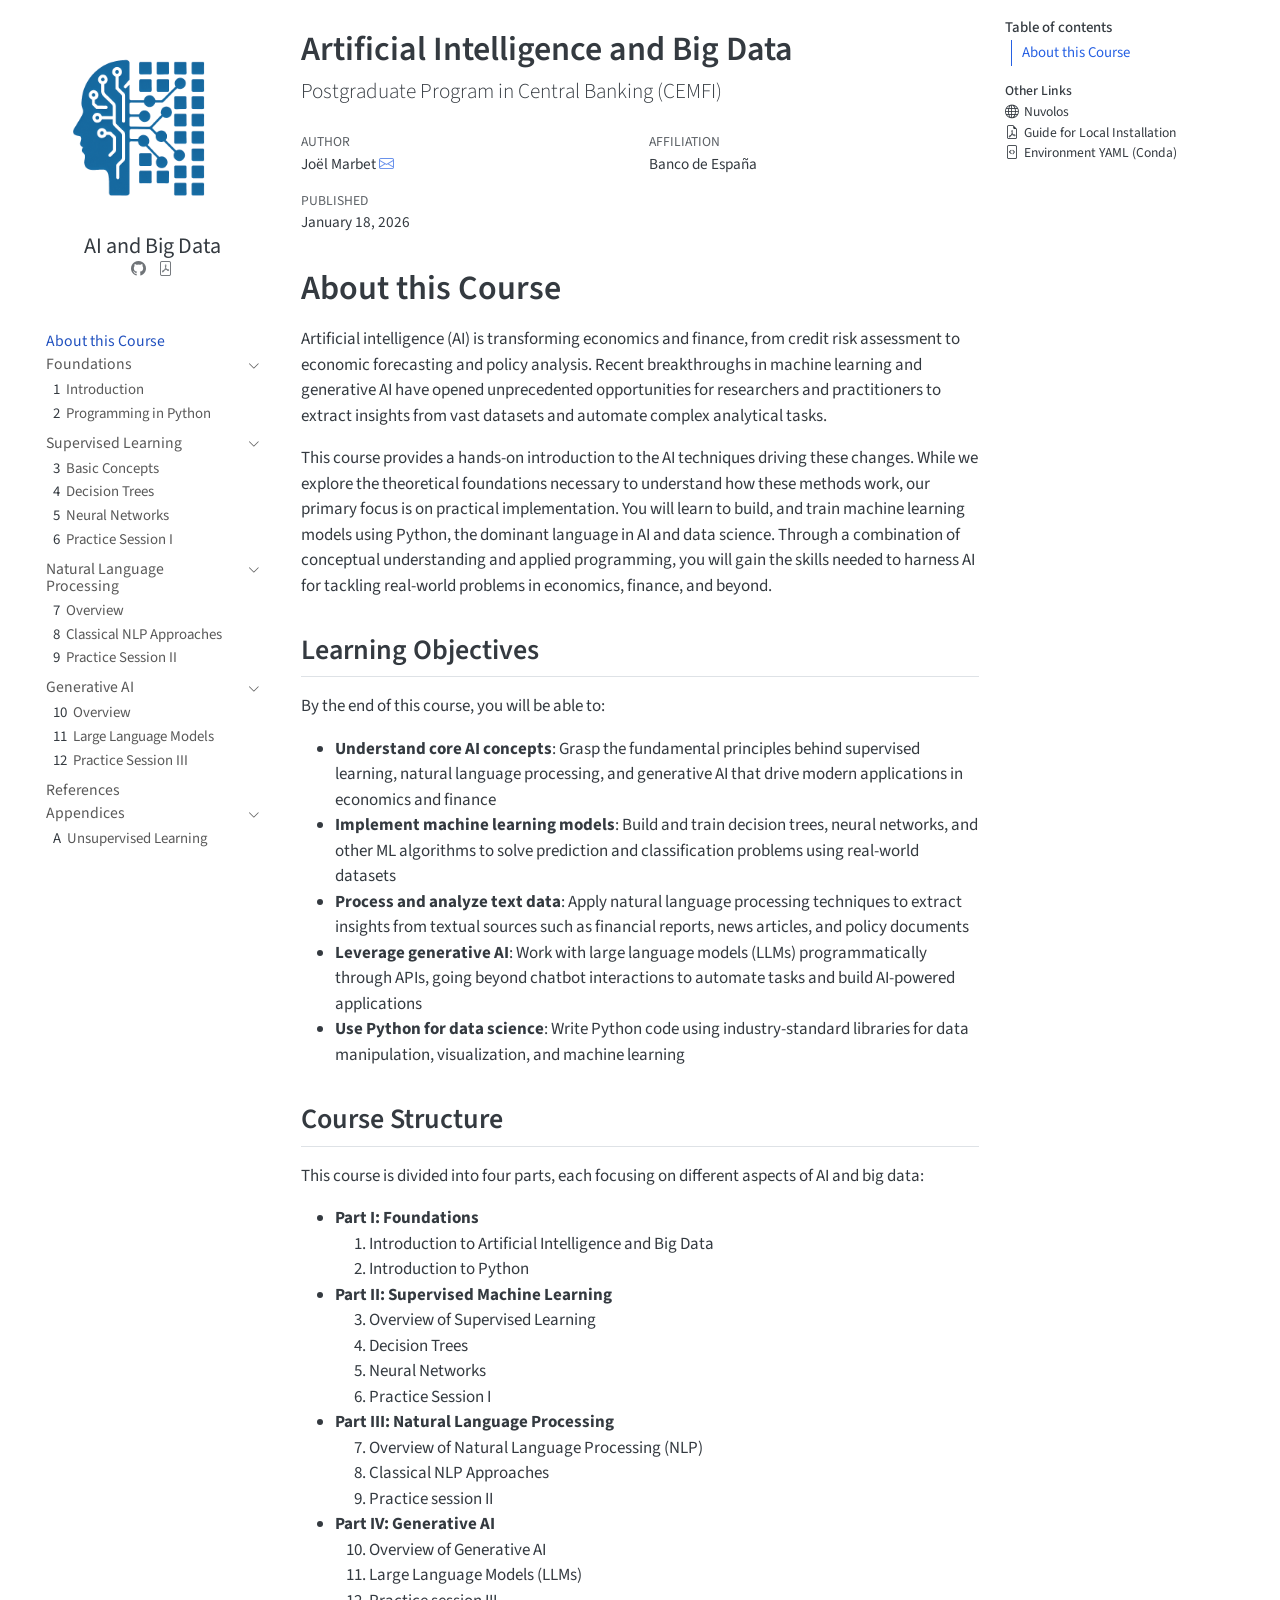
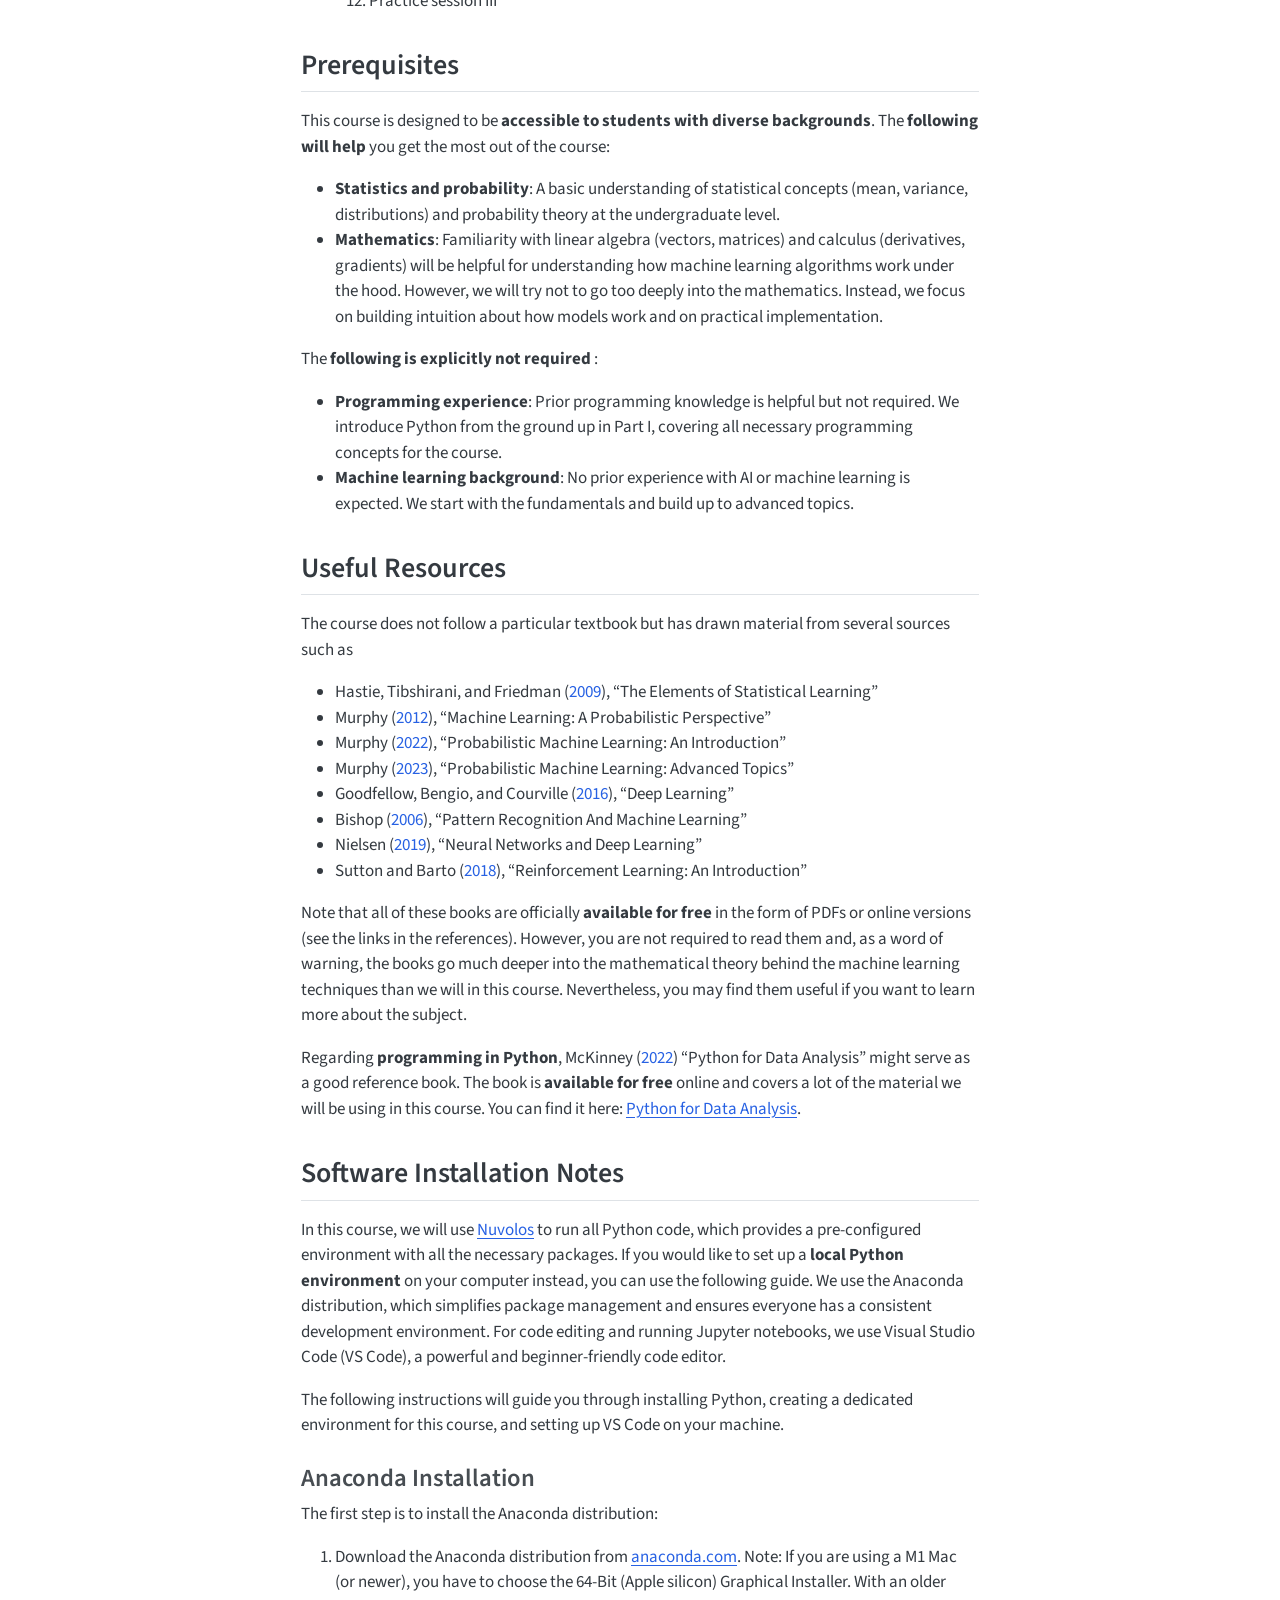
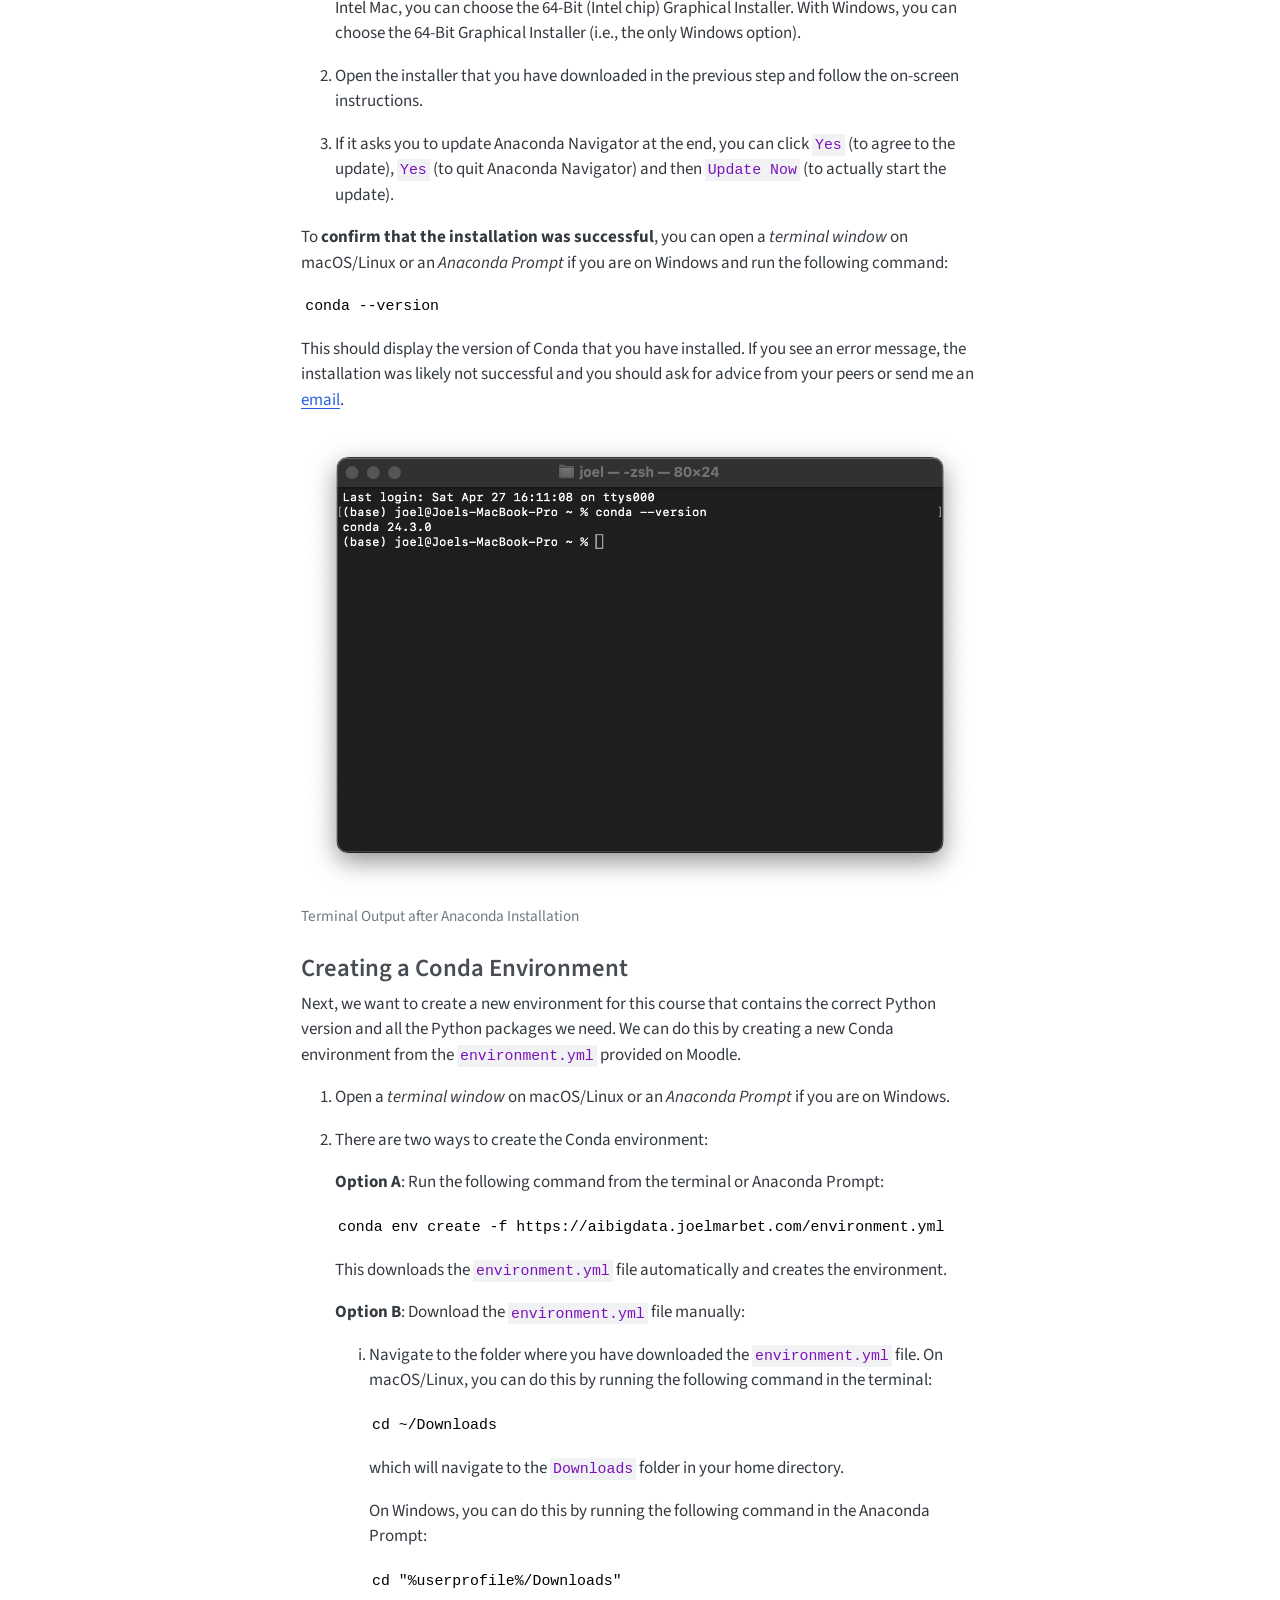
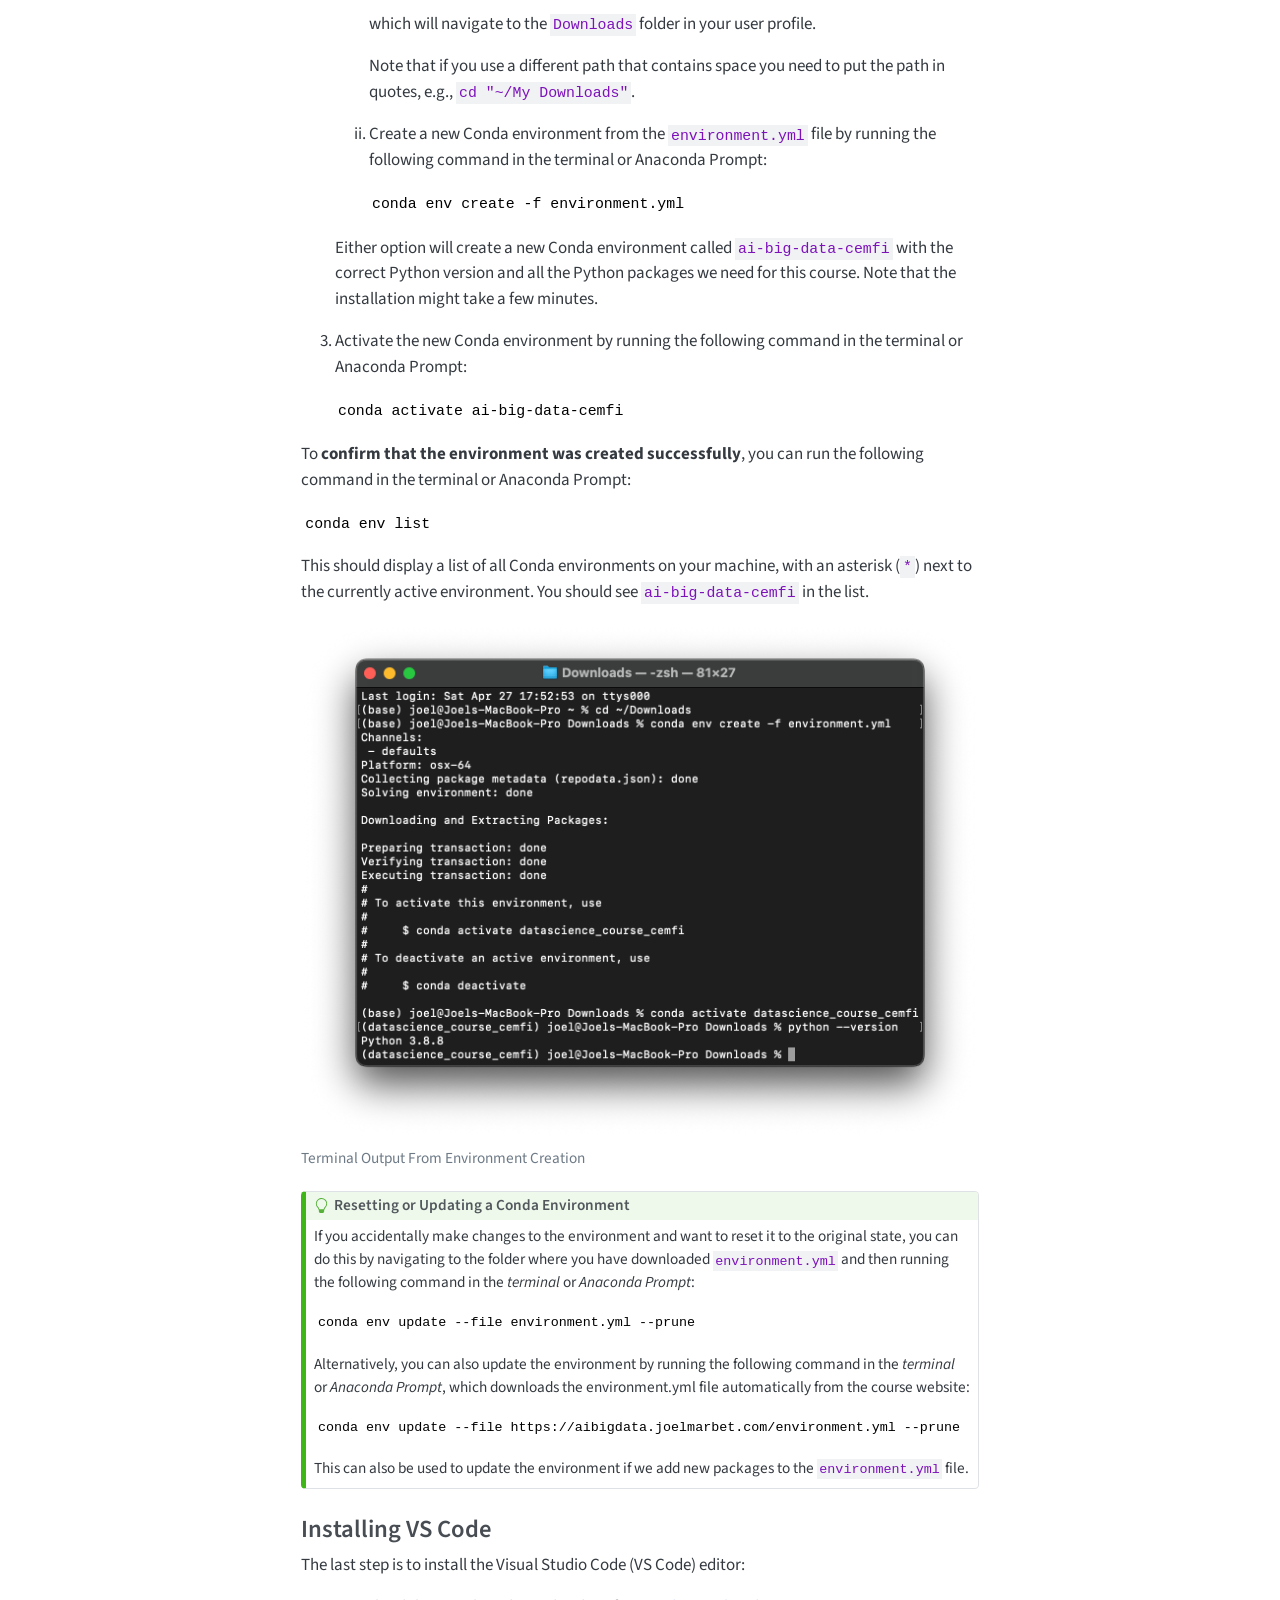
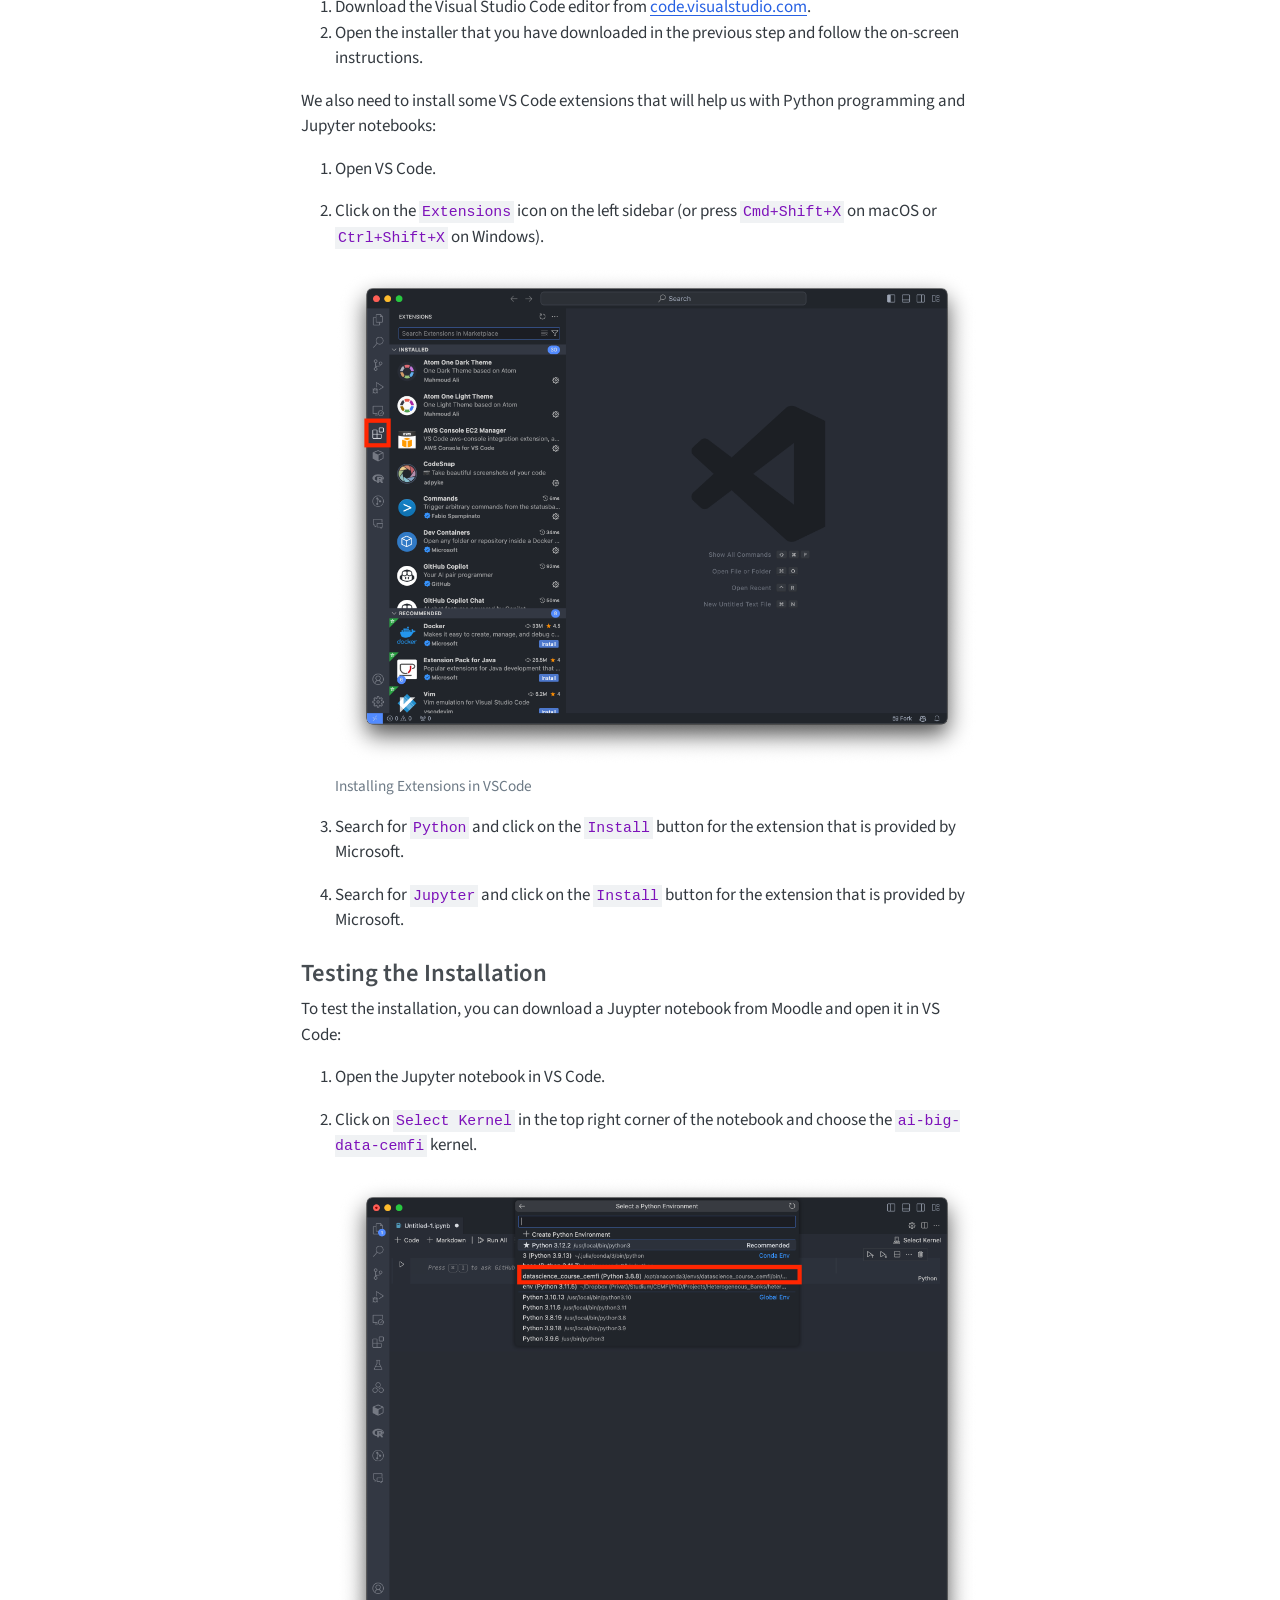
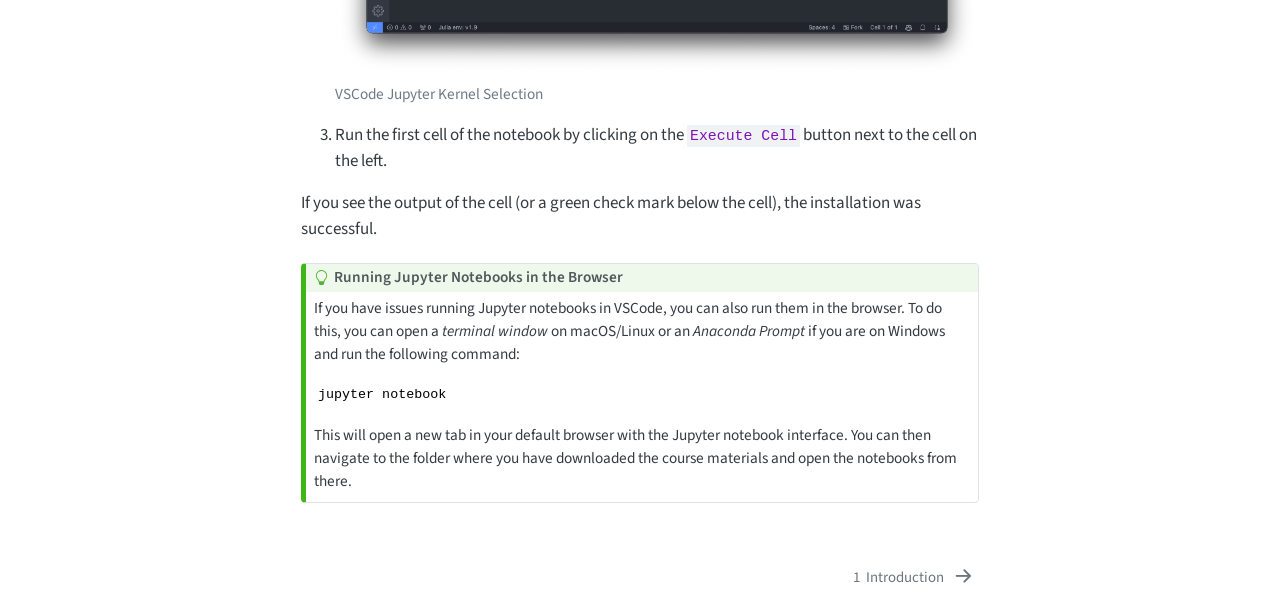
==== commit f43a2ec9: "Update from https://github.com/jmarbet/ai-big-data-course-bde-cemfi/commit/866cdb34fcc4b374fc97bab5b" ====
--- a/index.html
+++ b/index.html
@@ -7,7 +7,7 @@
 <meta name="viewport" content="width=device-width, initial-scale=1.0, user-scalable=yes">
 
 <meta name="author" content="Joël Marbet">
-<meta name="dcterms.date" content="2026-01-15">
+<meta name="dcterms.date" content="2026-01-18">
 
 <title>Artificial Intelligence and Big Data</title>
 <style>
@@ -339,7 +339,7 @@
     <div>
     <div class="quarto-title-meta-heading">Published</div>
     <div class="quarto-title-meta-contents">
-      <p class="date">January 15, 2026</p>
+      <p class="date">January 18, 2026</p>
     </div>
   </div>
   
@@ -395,7 +395,6 @@
 <li>Practice session III</li>
 </ol></li>
 </ul>
-<p>The course is expected to take around 10 weeks with a total of 24,5 hours of lectures and practice sessions.</p>
 </section>
 <section id="prerequisites" class="level2 unnumbered">
 <h2 class="unnumbered anchored" data-anchor-id="prerequisites">Prerequisites</h2>
@@ -455,7 +454,7 @@
 <li><p>Open a <em>terminal window</em> on macOS/Linux or an <em>Anaconda Prompt</em> if you are on Windows.</p></li>
 <li><p>There are two ways to create the Conda environment:</p>
 <p><strong>Option A</strong>: Run the following command from the terminal or Anaconda Prompt:</p>
-<pre><code>conda env create -f https://ai-bigdata.joelmarbet.com/environment.yml</code></pre>
+<pre><code>conda env create -f https://aibigdata.joelmarbet.com/environment.yml</code></pre>
 <p>This downloads the <code>environment.yml</code> file automatically and creates the environment.</p>
 <p><strong>Option B</strong>: Download the <code>environment.yml</code> file manually:</p>
 <ol type="i">
@@ -495,7 +494,7 @@
 <p>If you accidentally make changes to the environment and want to reset it to the original state, you can do this by navigating to the folder where you have downloaded <code>environment.yml</code> and then running the following command in the <em>terminal</em> or <em>Anaconda Prompt</em>:</p>
 <pre><code>conda env update --file environment.yml --prune</code></pre>
 <p>Alternatively, you can also update the environment by running the following command in the <em>terminal</em> or <em>Anaconda Prompt</em>, which downloads the environment.yml file automatically from the course website:</p>
-<pre><code>conda env update --file https://ai-bigdata.joelmarbet.com/environment.yml --prune</code></pre>
+<pre><code>conda env update --file https://aibigdata.joelmarbet.com/environment.yml --prune</code></pre>
 <p>This can also be used to update the environment if we add new packages to the <code>environment.yml</code> file.</p>
 </div>
 </div>
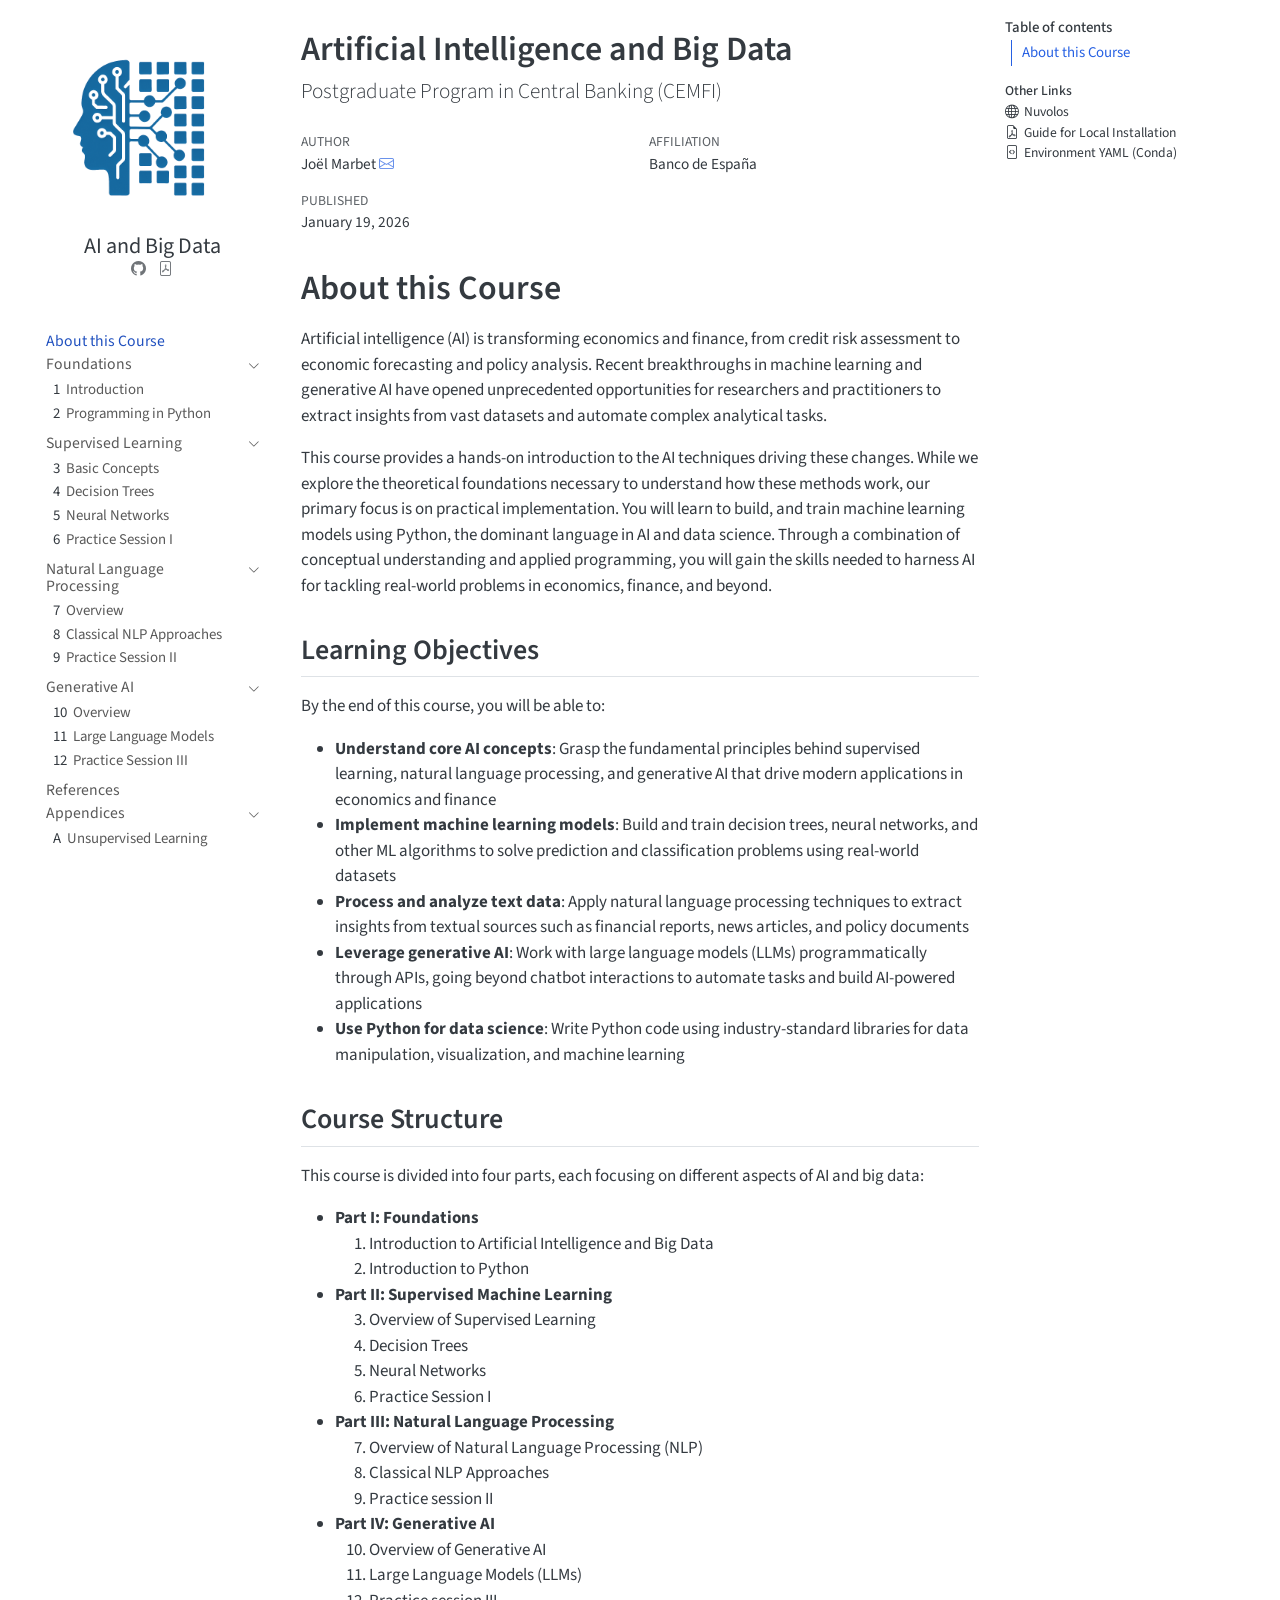
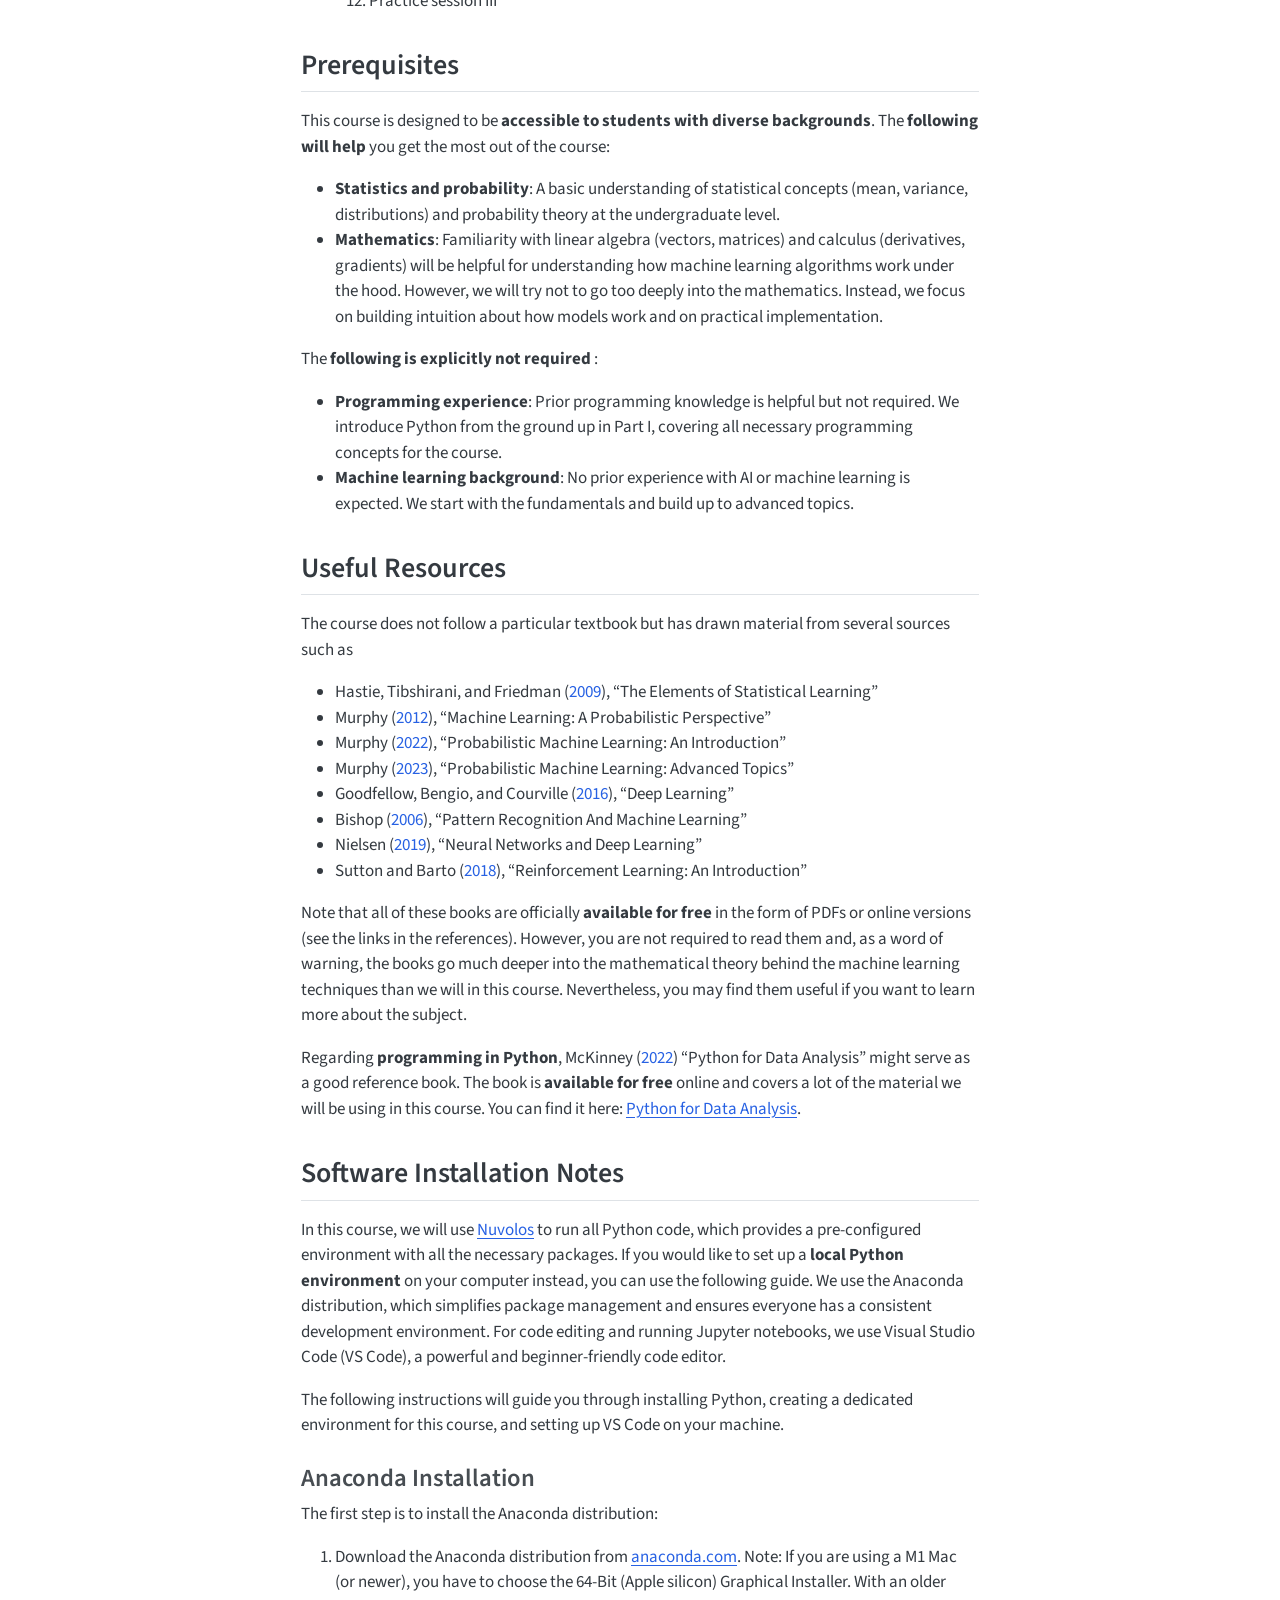
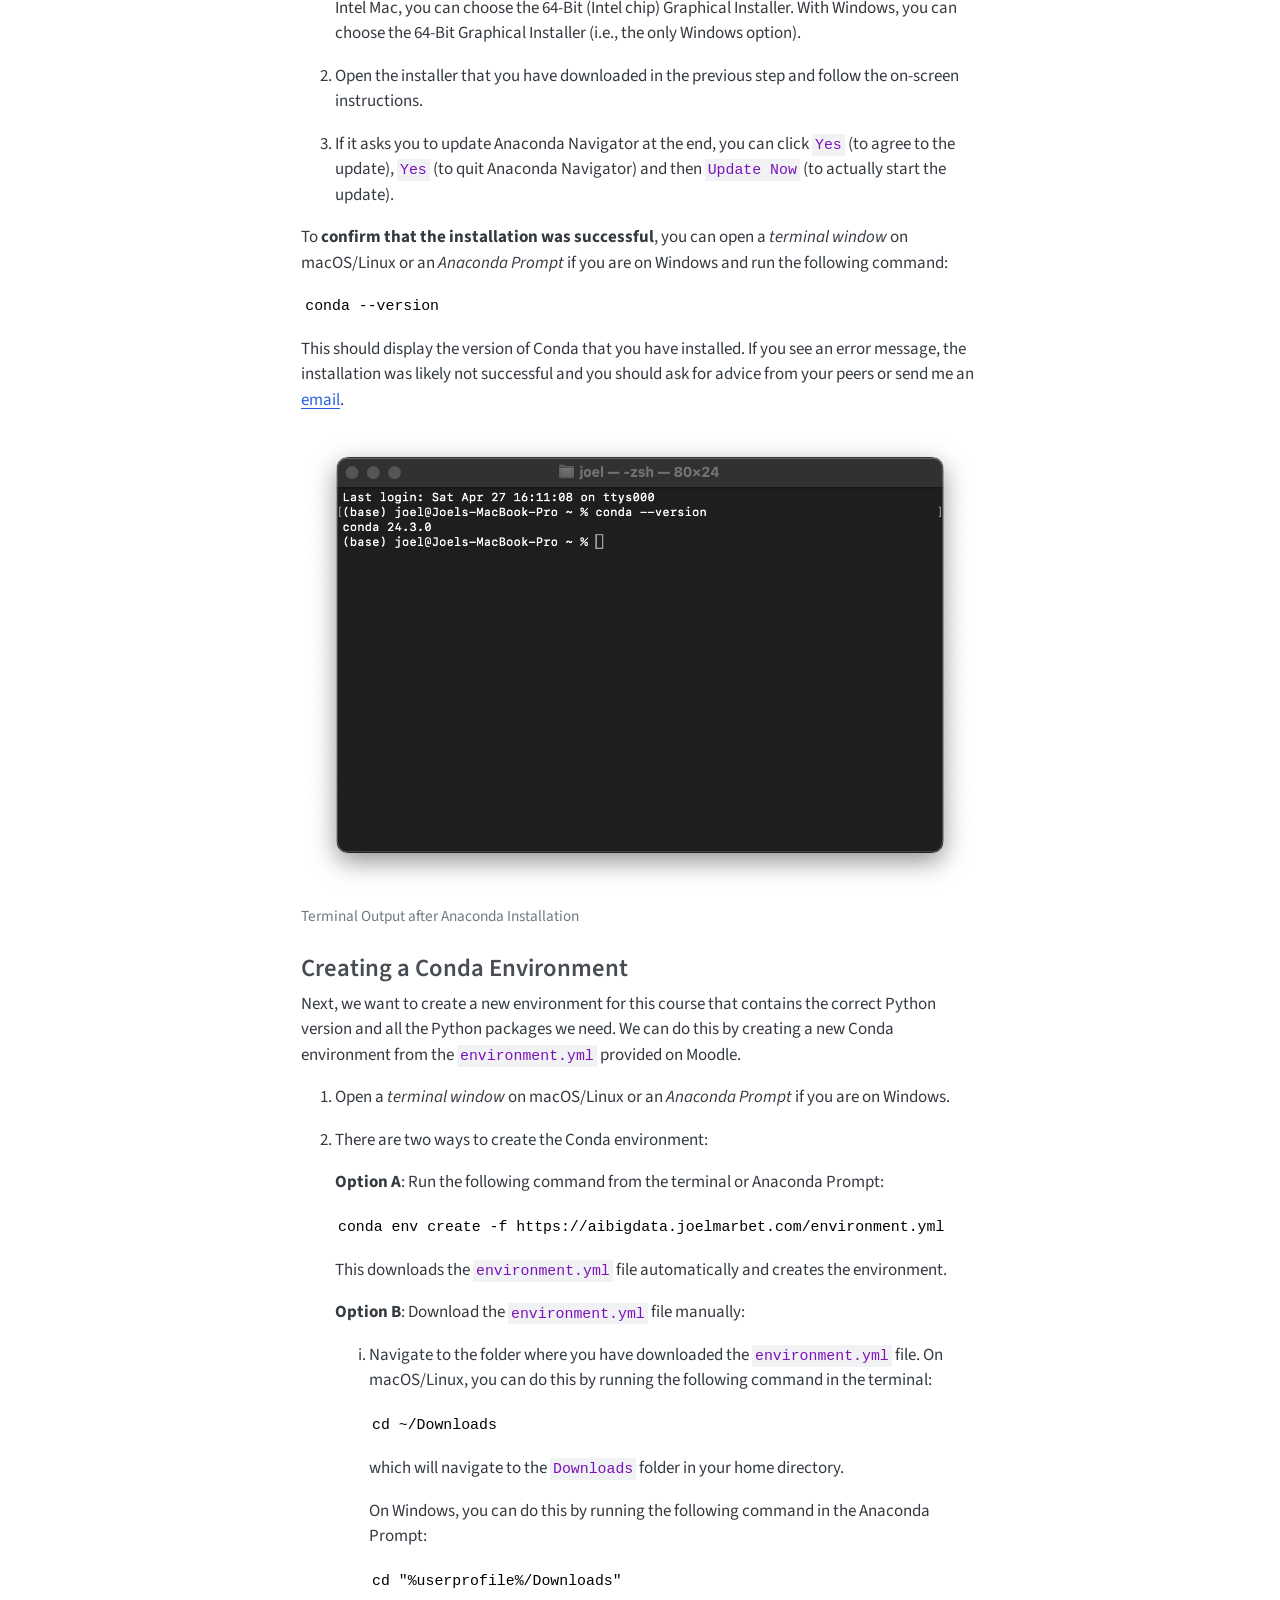
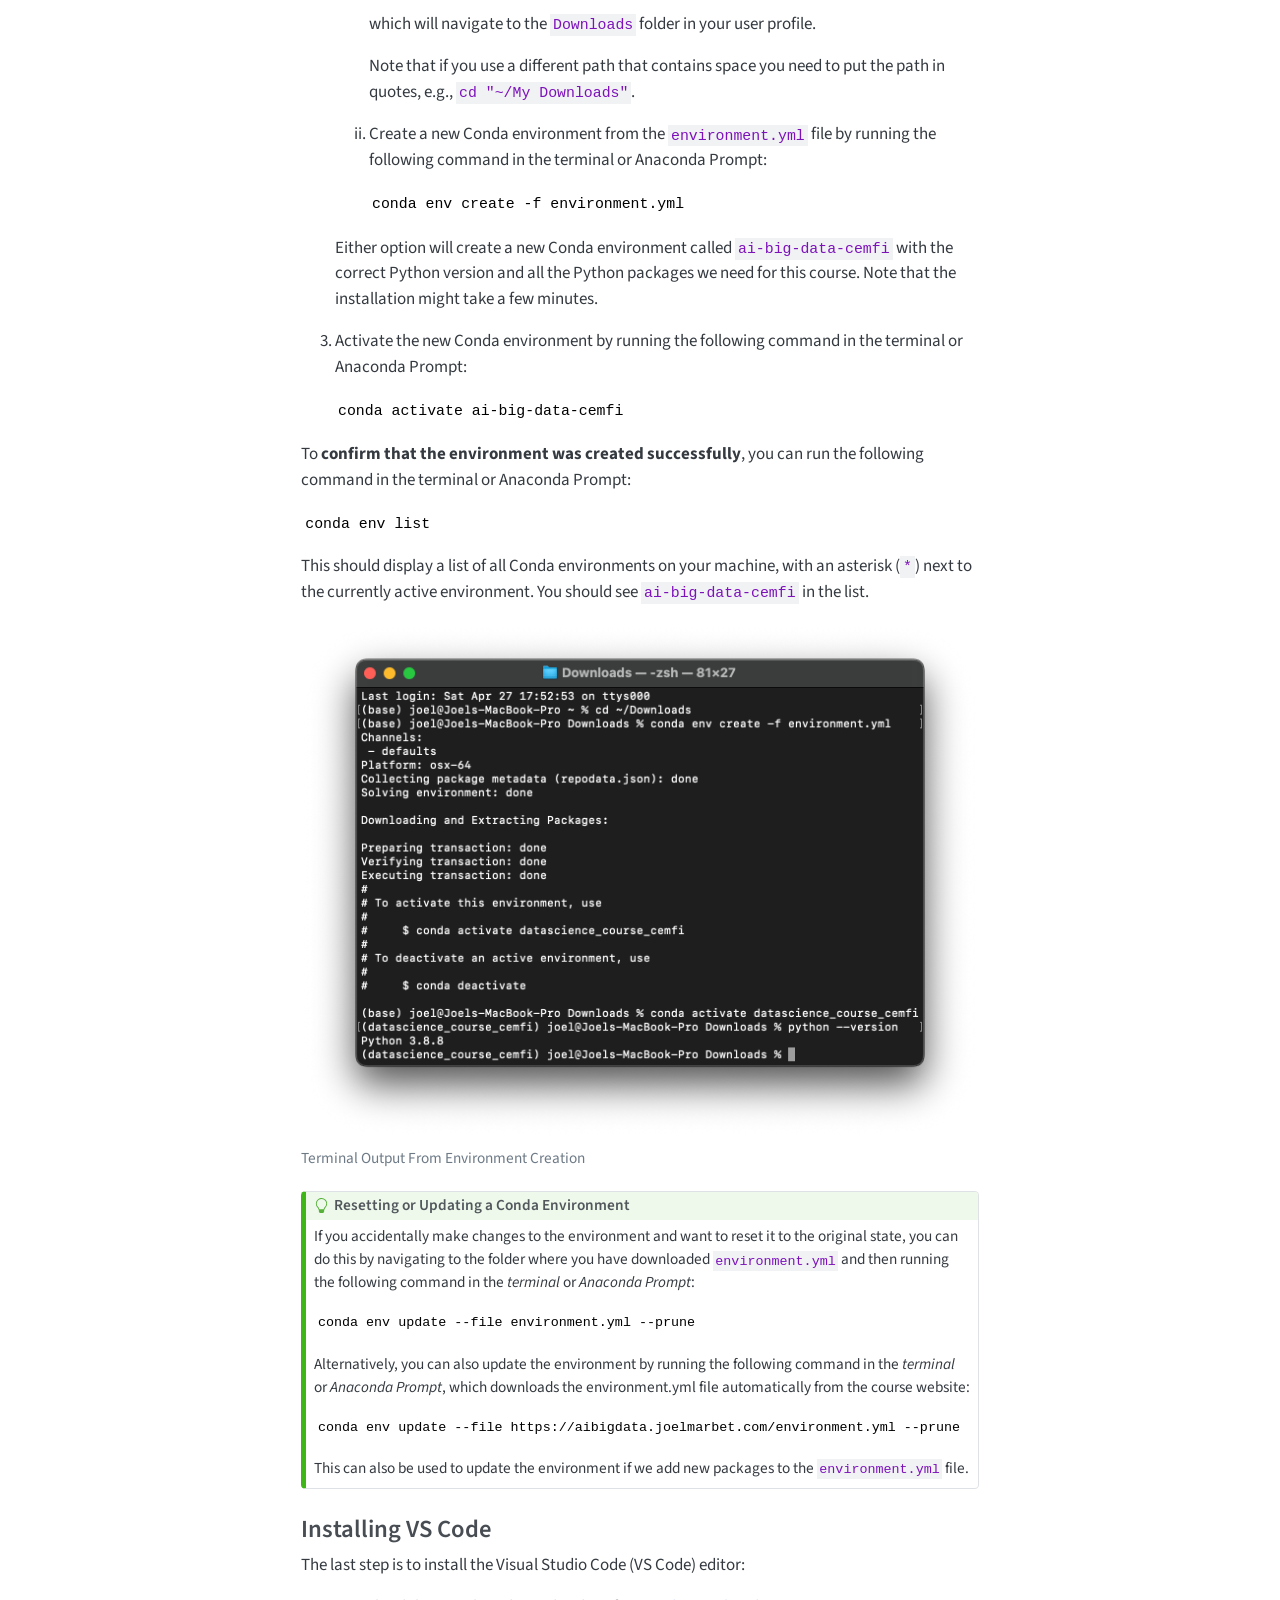
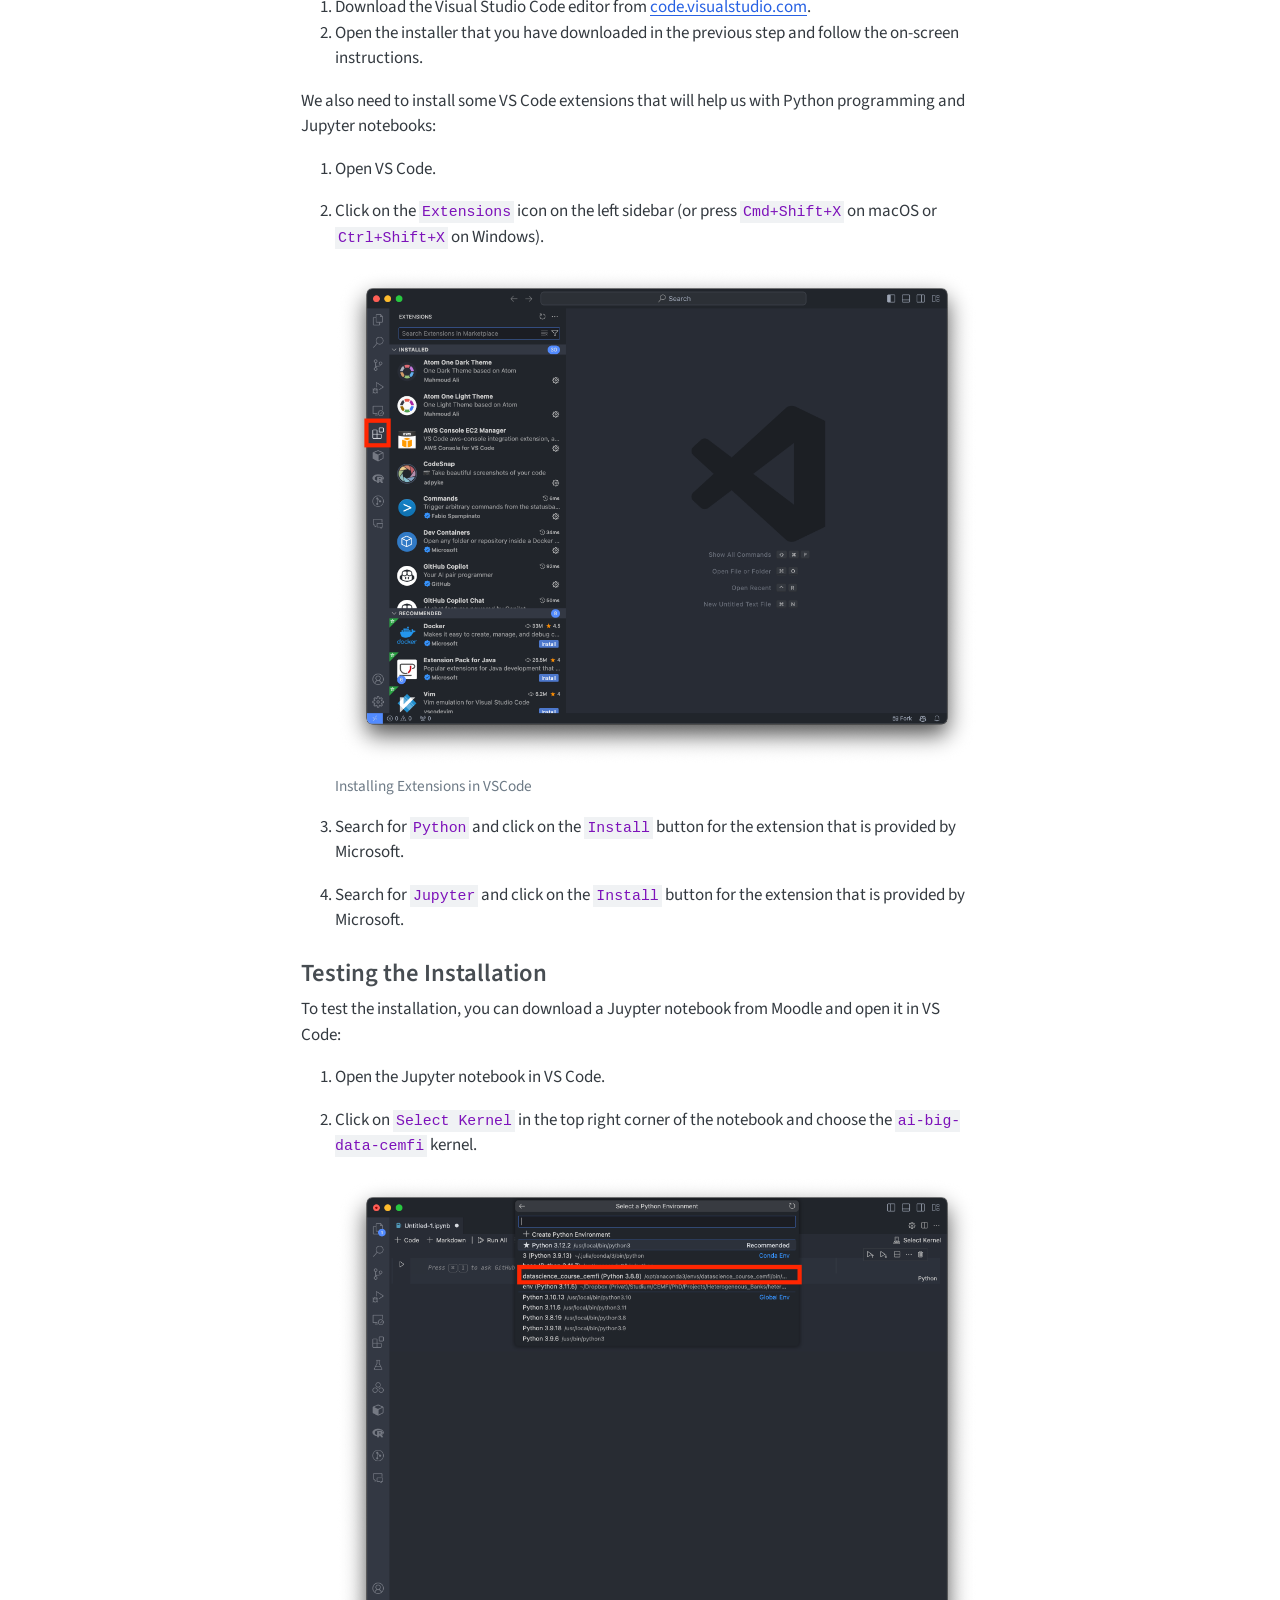
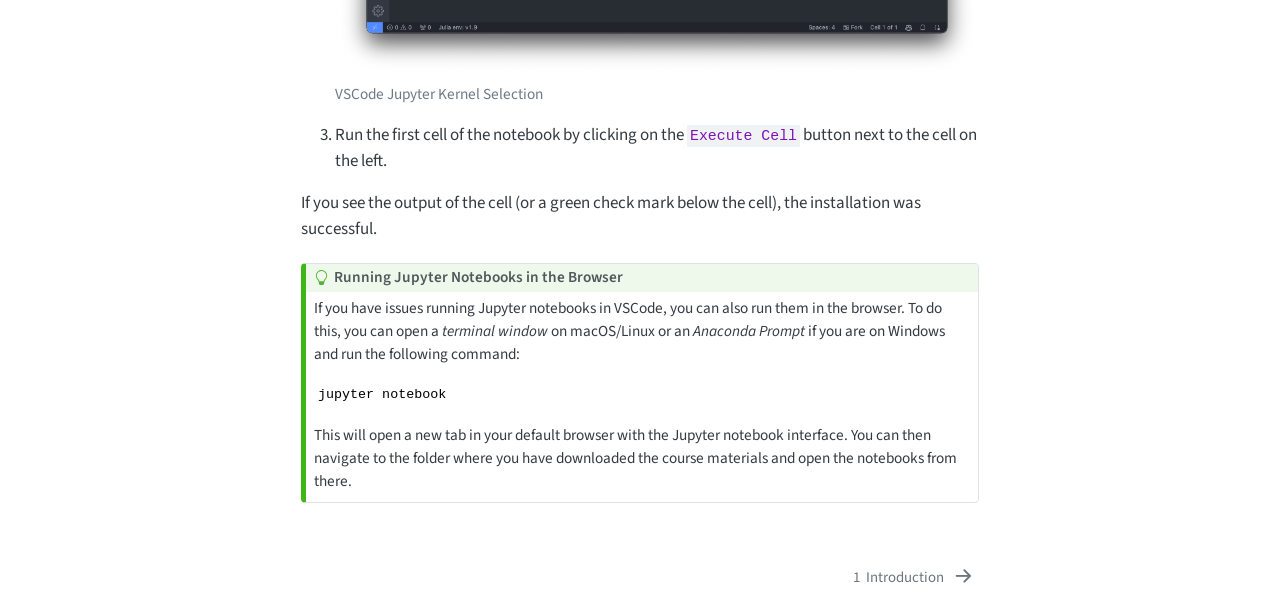
==== commit 4e07ad28: "Update from https://github.com/jmarbet/ai-big-data-course-bde-cemfi/commit/26ceb4620677f65f13c252534" ====
--- a/index.html
+++ b/index.html
@@ -7,7 +7,7 @@
 <meta name="viewport" content="width=device-width, initial-scale=1.0, user-scalable=yes">
 
 <meta name="author" content="Joël Marbet">
-<meta name="dcterms.date" content="2026-01-18">
+<meta name="dcterms.date" content="2026-01-19">
 
 <title>Artificial Intelligence and Big Data</title>
 <style>
@@ -339,7 +339,7 @@
     <div>
     <div class="quarto-title-meta-heading">Published</div>
     <div class="quarto-title-meta-contents">
-      <p class="date">January 18, 2026</p>
+      <p class="date">January 19, 2026</p>
     </div>
   </div>
   
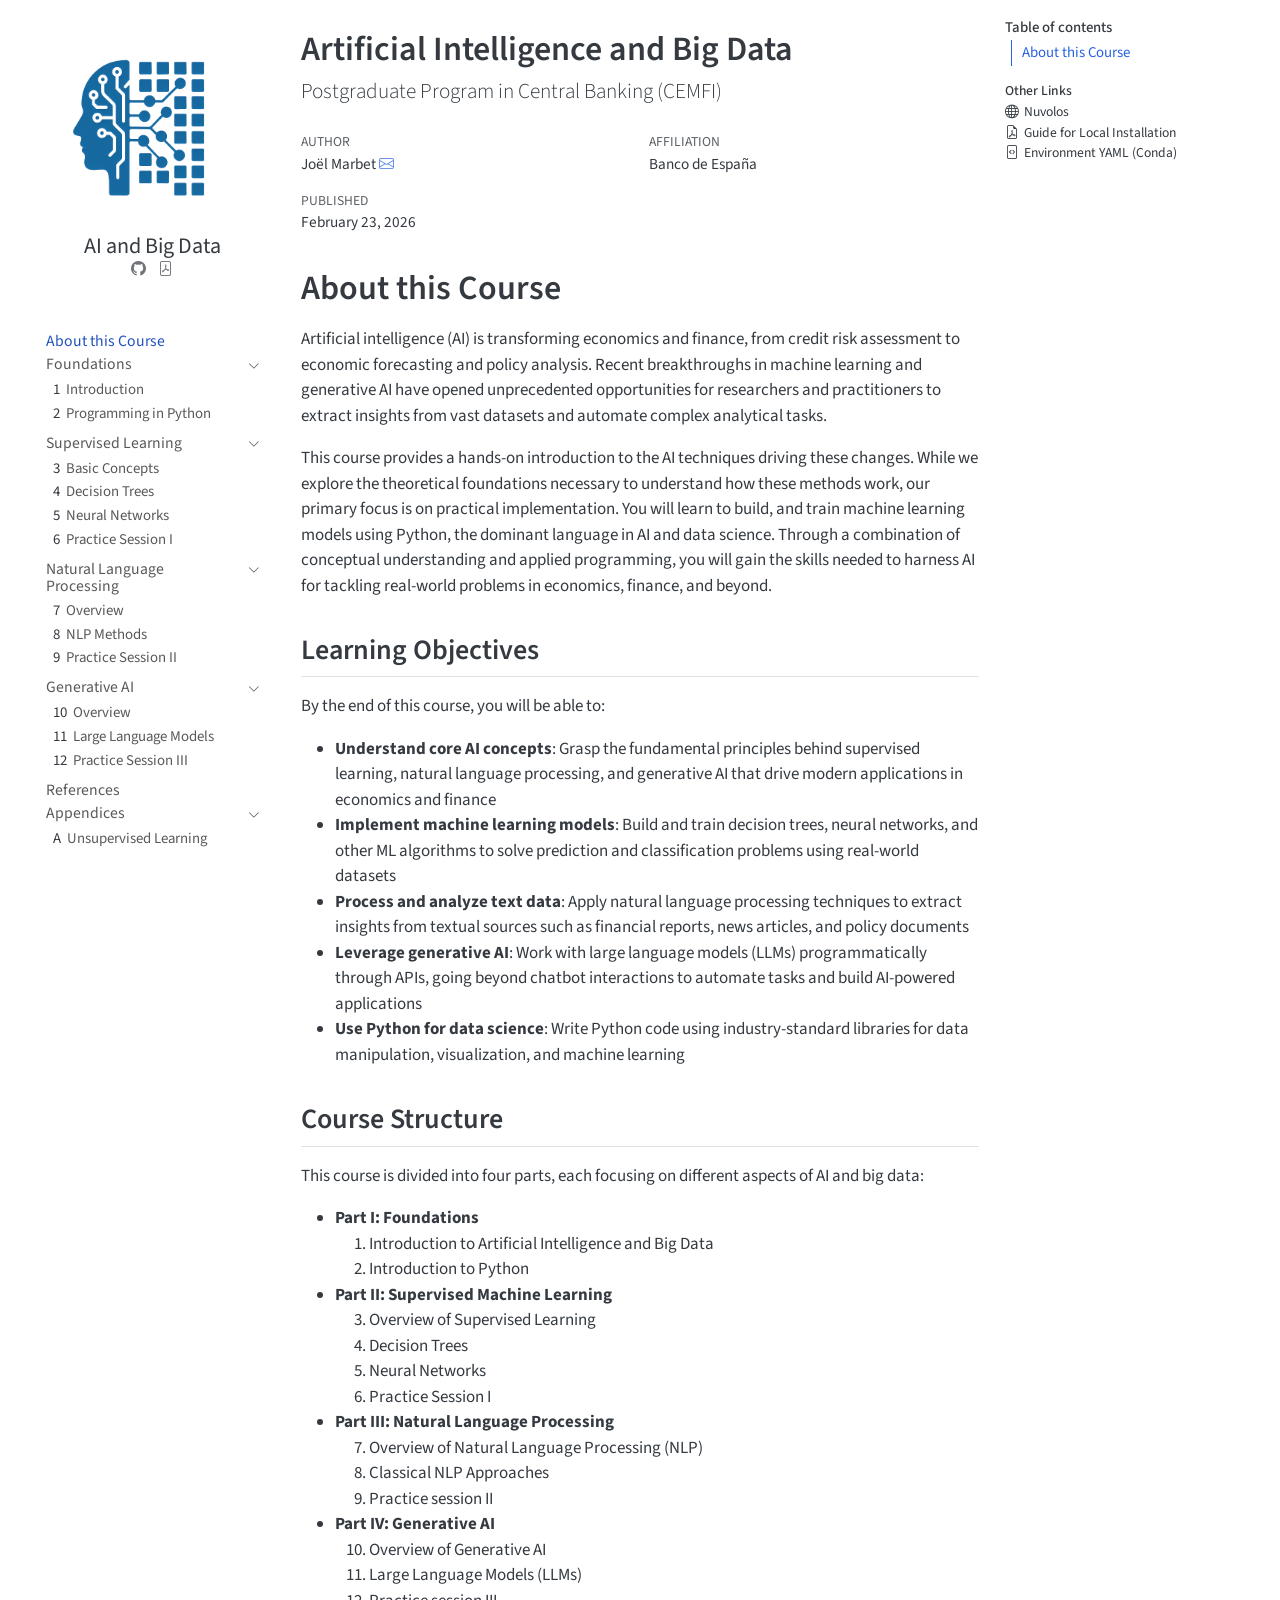
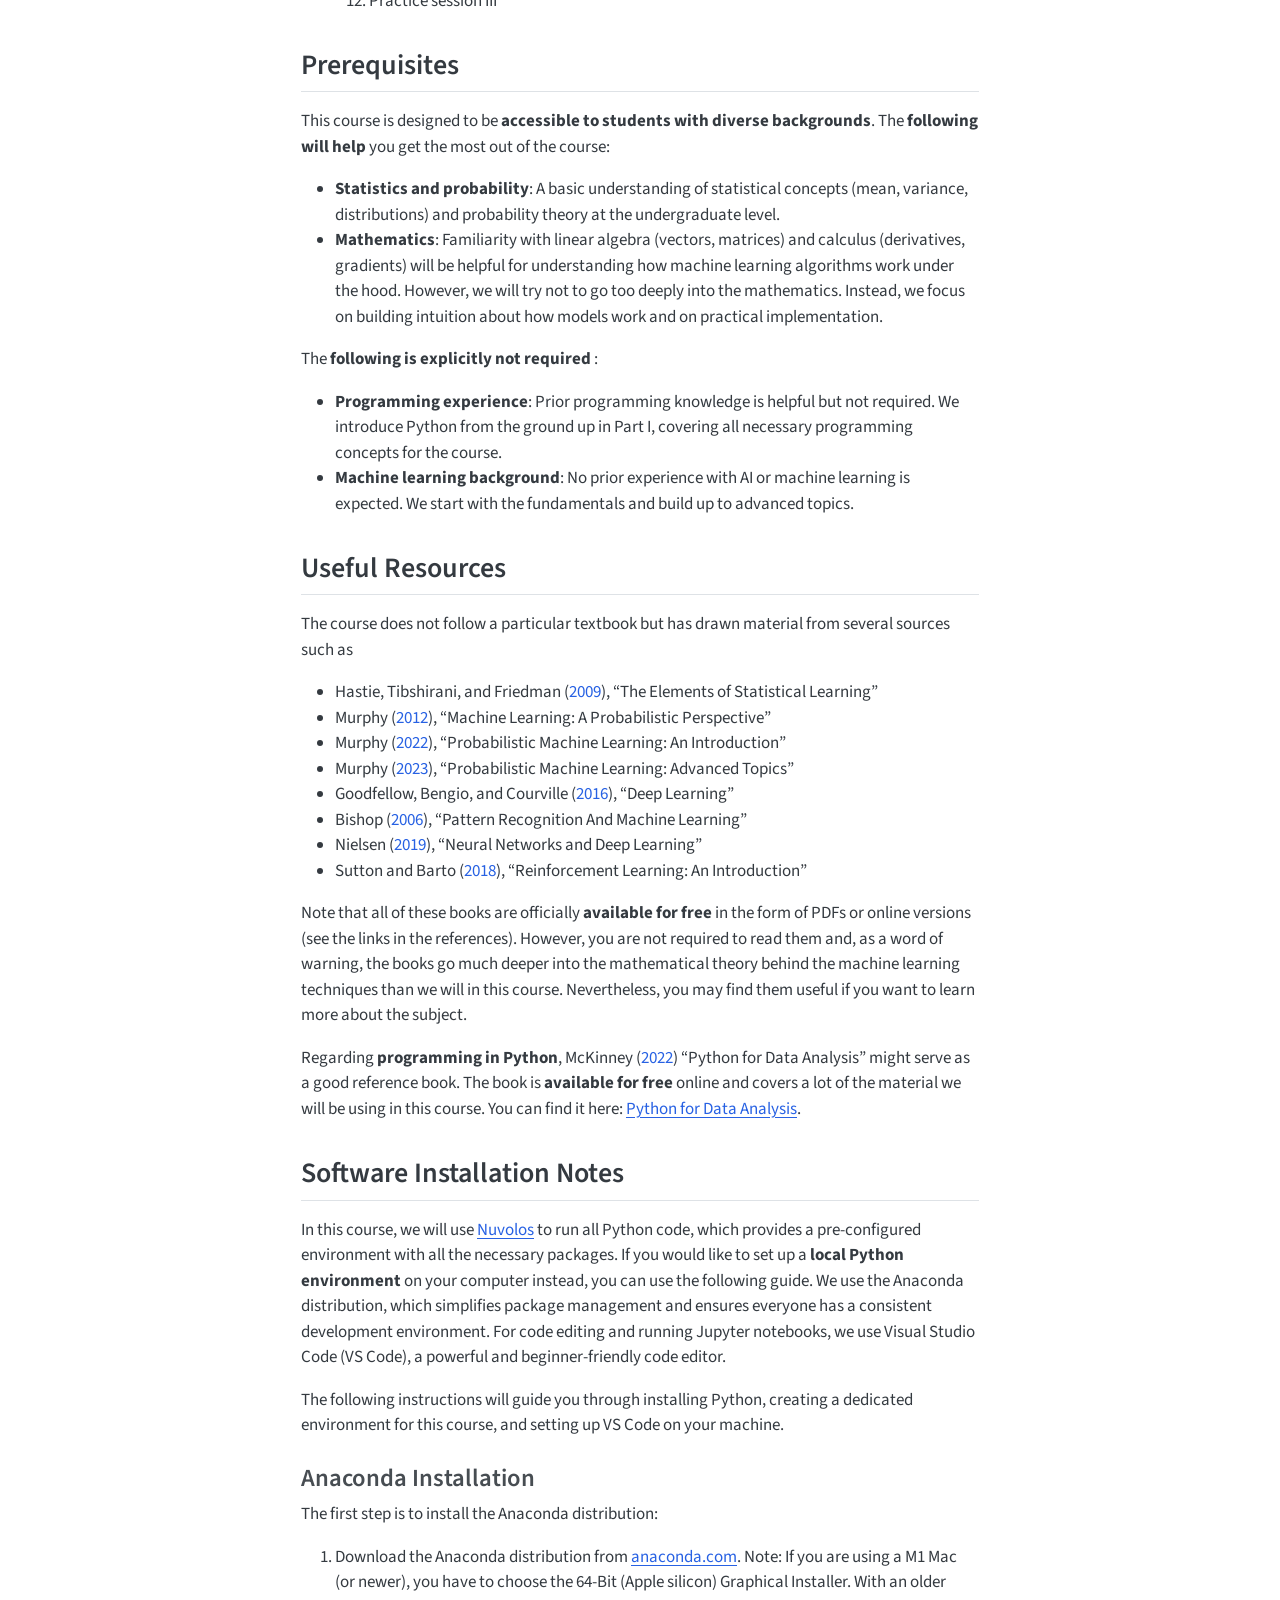
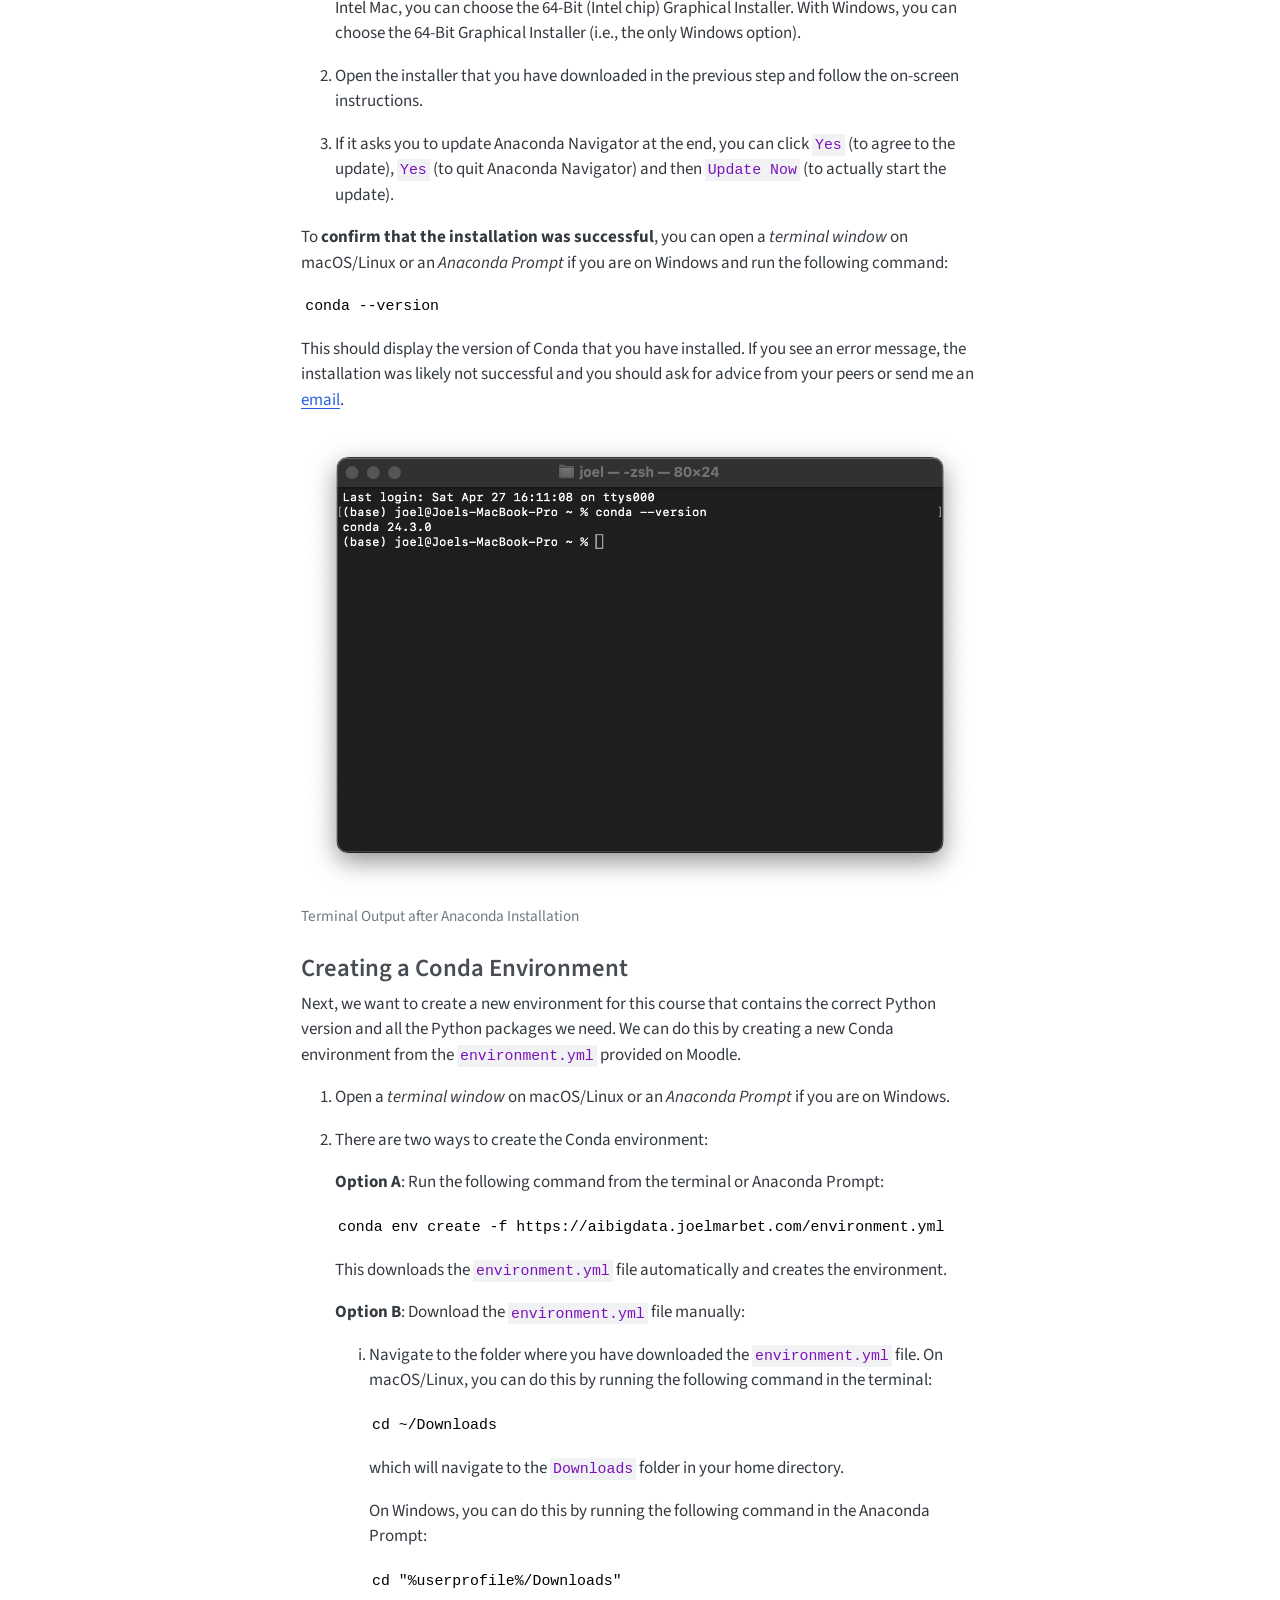
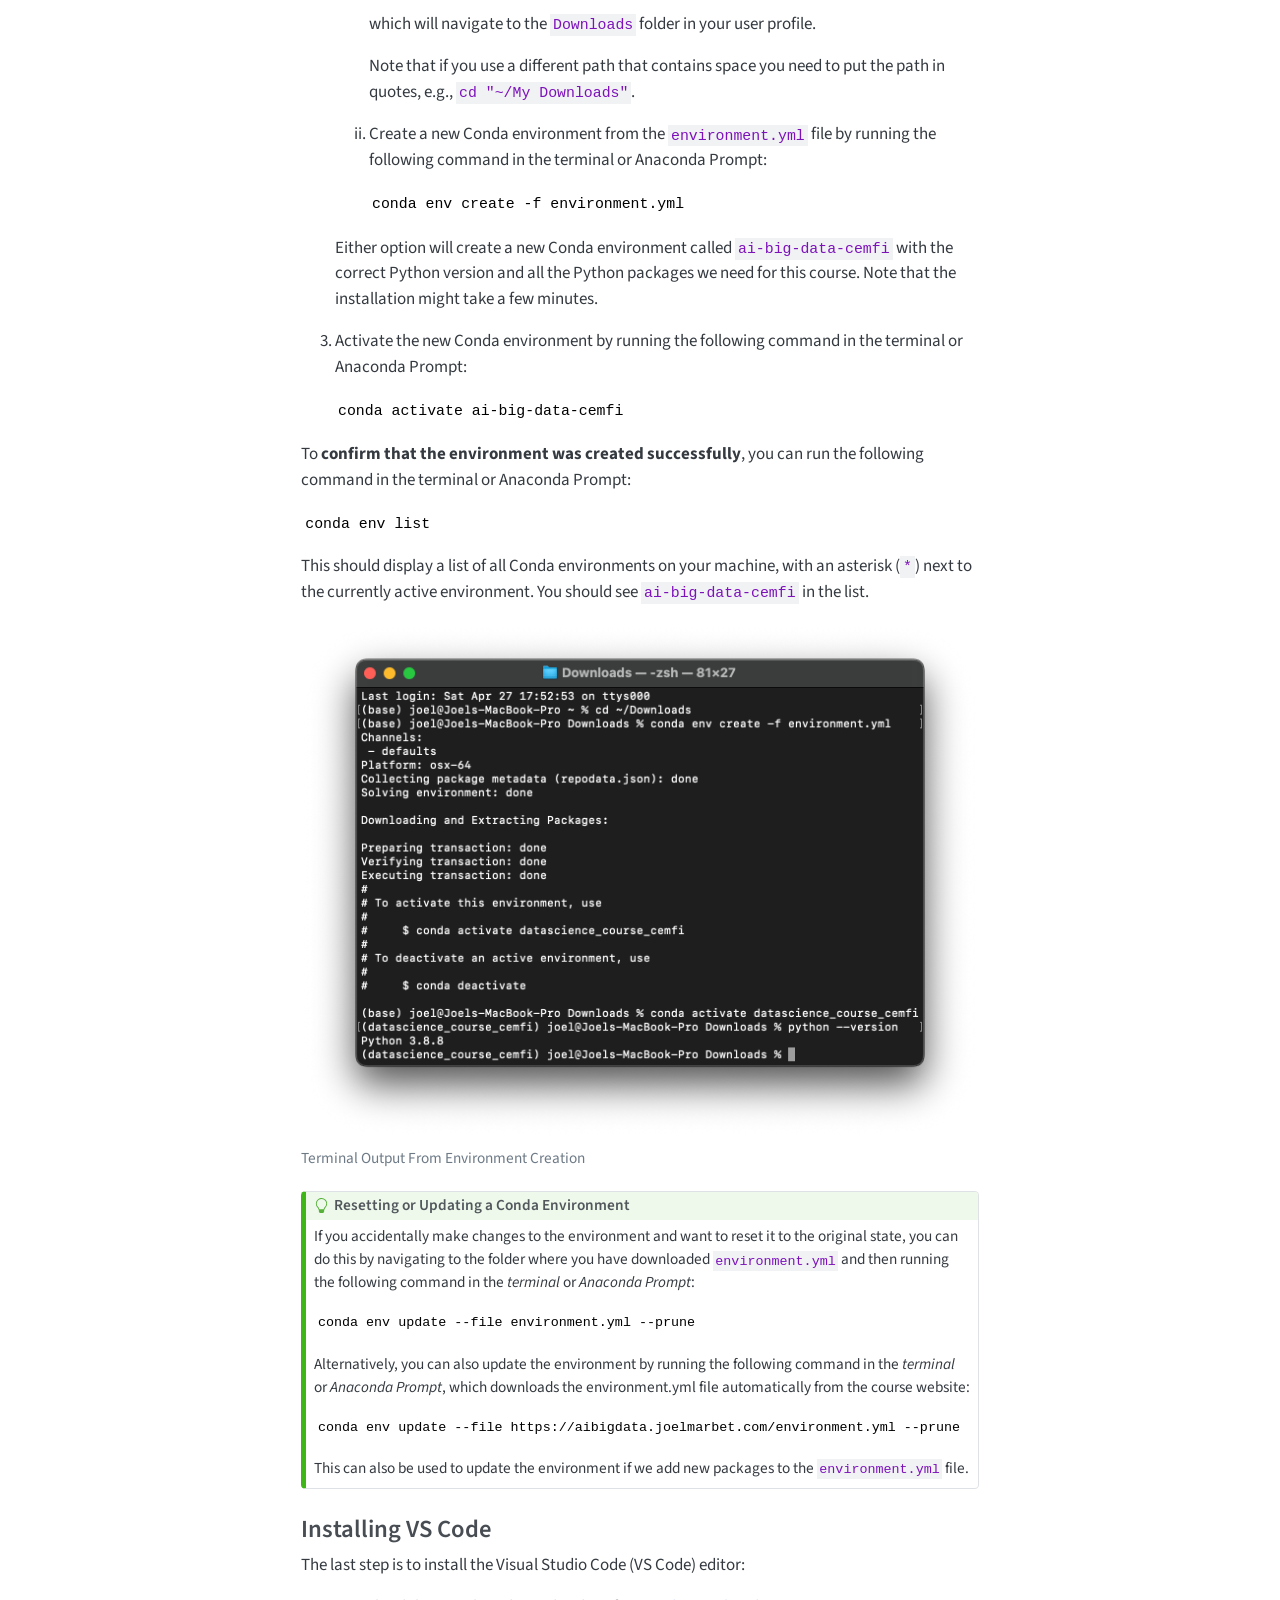
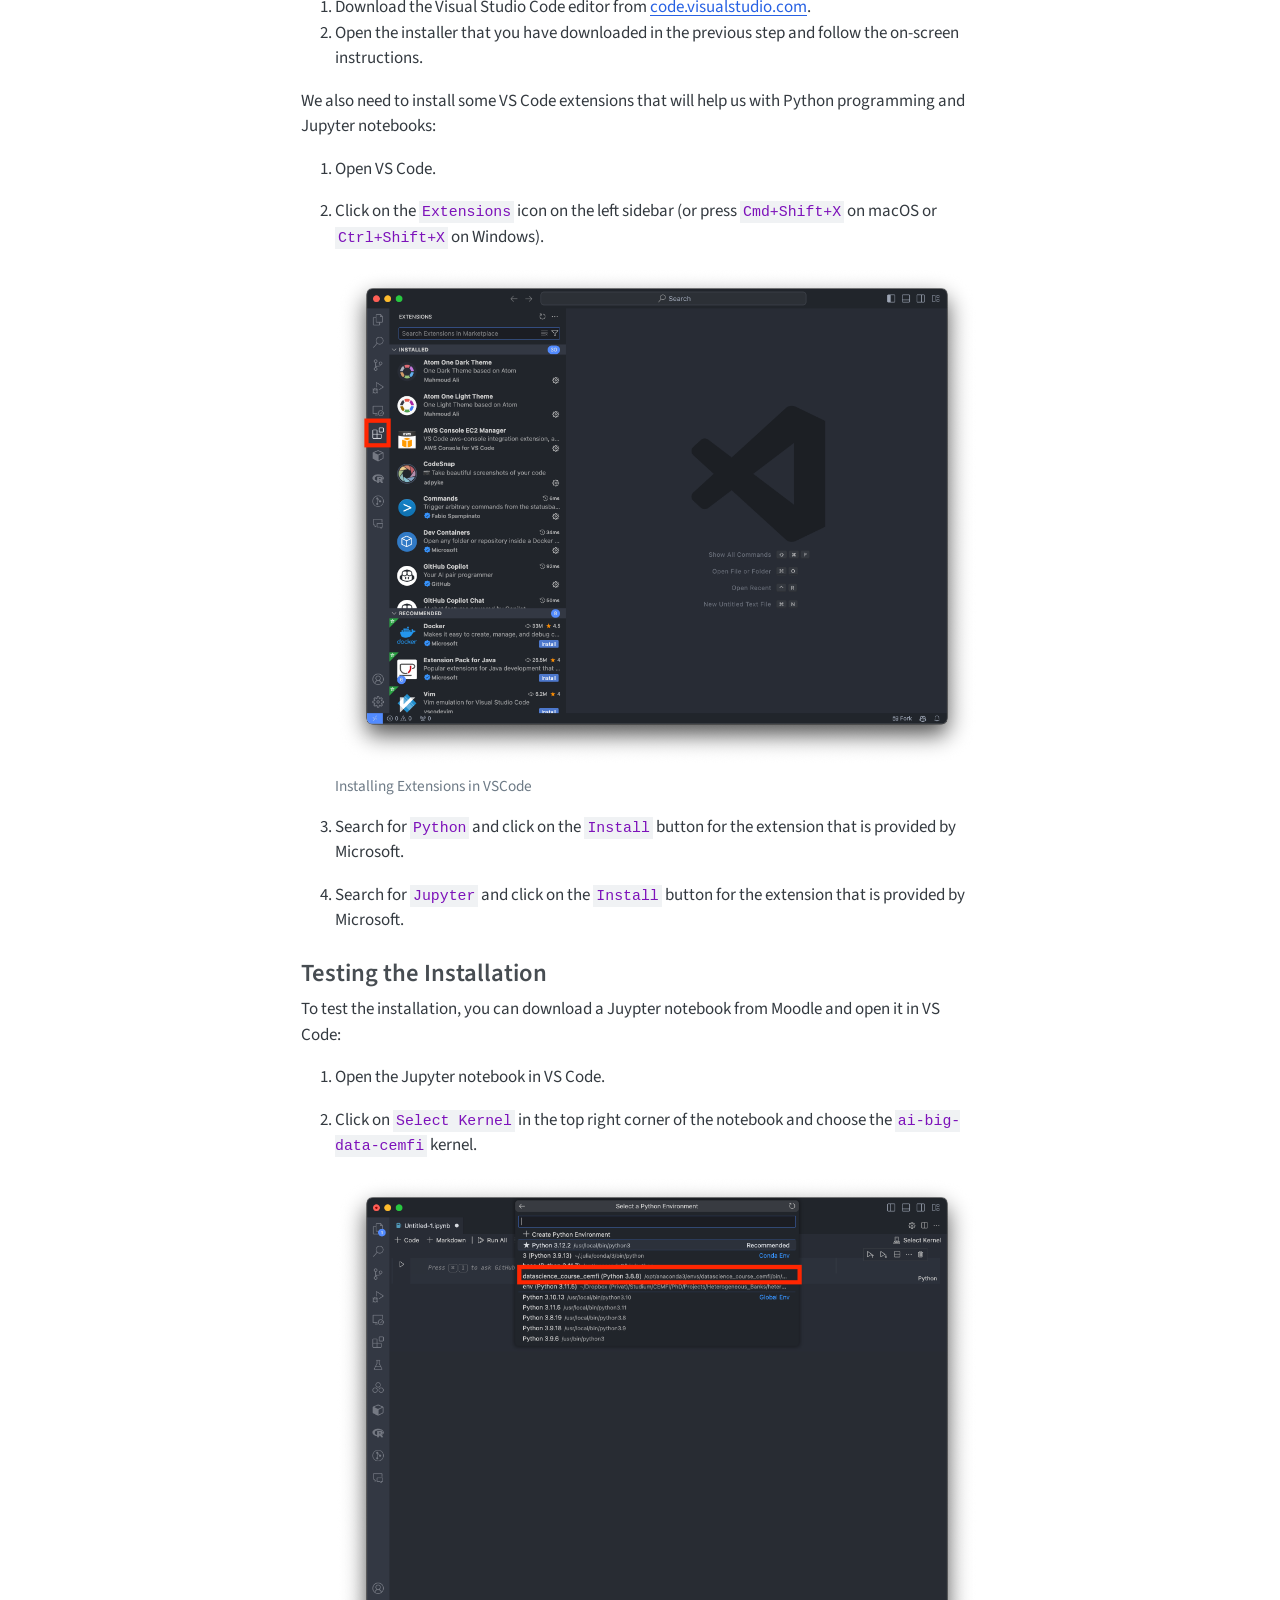
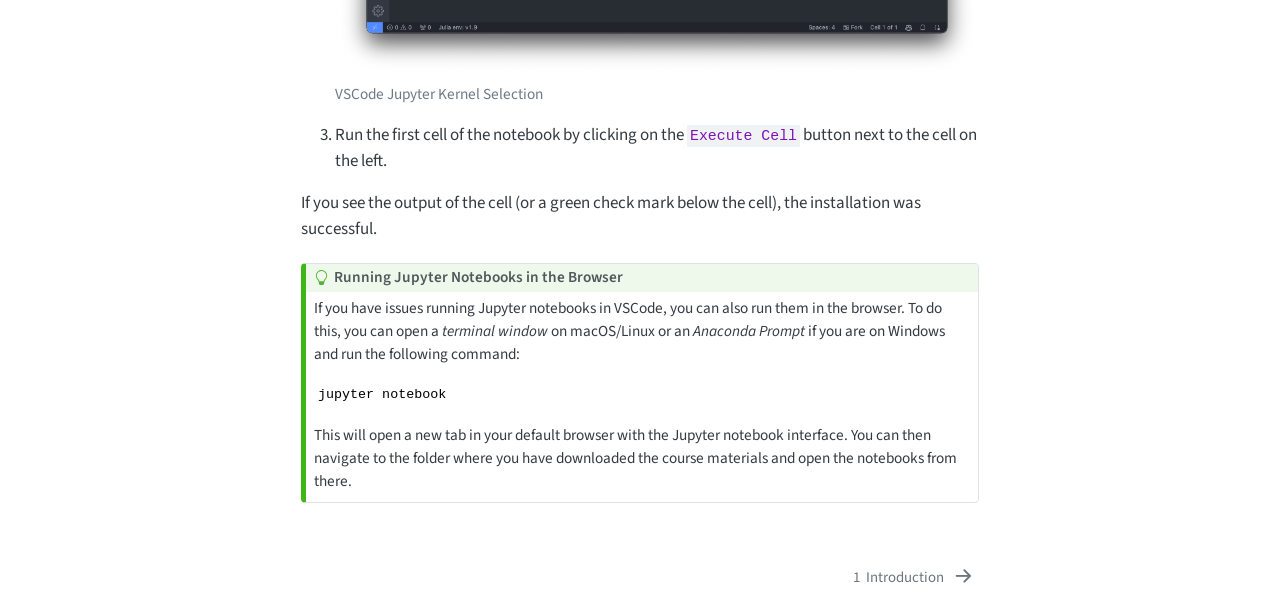
==== commit 68f43a34: "Update from https://github.com/jmarbet/ai-big-data-course-bde-cemfi/commit/6c197ca23a94506297b49865c" ====
--- a/index.html
+++ b/index.html
@@ -7,7 +7,7 @@
 <meta name="viewport" content="width=device-width, initial-scale=1.0, user-scalable=yes">
 
 <meta name="author" content="Joël Marbet">
-<meta name="dcterms.date" content="2026-01-19">
+<meta name="dcterms.date" content="2026-02-23">
 
 <title>Artificial Intelligence and Big Data</title>
 <style>
@@ -63,7 +63,7 @@
 <link href="site_libs/quarto-html/quarto-syntax-highlighting-587c61ba64f3a5504c4d52d930310e48.css" rel="stylesheet" id="quarto-text-highlighting-styles">
 <script src="site_libs/bootstrap/bootstrap.min.js"></script>
 <link href="site_libs/bootstrap/bootstrap-icons.css" rel="stylesheet">
-<link href="site_libs/bootstrap/bootstrap-44c4dd5b65e43a7a30145c4f63b8d911.min.css" rel="stylesheet" append-hash="true" id="quarto-bootstrap" data-mode="light">
+<link href="site_libs/bootstrap/bootstrap-504e8940ed4094e617457e906eda6e48.min.css" rel="stylesheet" append-hash="true" id="quarto-bootstrap" data-mode="light">
 <script id="quarto-search-options" type="application/json">{
   "location": "sidebar",
   "copy-button": false,
@@ -125,7 +125,7 @@
     <div class="sidebar-title mb-0 py-0">
       <a href="./">AI and Big Data</a> 
         <div class="sidebar-tools-main">
-    <a href="https://github.com" title="" class="quarto-navigation-tool px-1" aria-label=""><i class="bi bi-github"></i></a>
+    <a href="https://github.com/jmarbet/ai-big-data-course" title="" class="quarto-navigation-tool px-1" aria-label=""><i class="bi bi-github"></i></a>
     <a href="./Artificial-Intelligence-and-Big-Data.pdf" title="Download PDF" class="quarto-navigation-tool px-1" aria-label="Download PDF"><i class="bi bi-file-pdf"></i></a>
 </div>
     </div>
@@ -219,7 +219,7 @@
           <li class="sidebar-item">
   <div class="sidebar-item-container"> 
   <a href="./nlp/nlp_methods.html" class="sidebar-item-text sidebar-link">
- <span class="menu-text"><span class="chapter-number">8</span>&nbsp; <span class="chapter-title">Classical NLP Approaches</span></span></a>
+ <span class="menu-text"><span class="chapter-number">8</span>&nbsp; <span class="chapter-title">NLP Methods</span></span></a>
   </div>
 </li>
           <li class="sidebar-item">
@@ -339,7 +339,7 @@
     <div>
     <div class="quarto-title-meta-heading">Published</div>
     <div class="quarto-title-meta-contents">
-      <p class="date">January 19, 2026</p>
+      <p class="date">February 23, 2026</p>
     </div>
   </div>
   
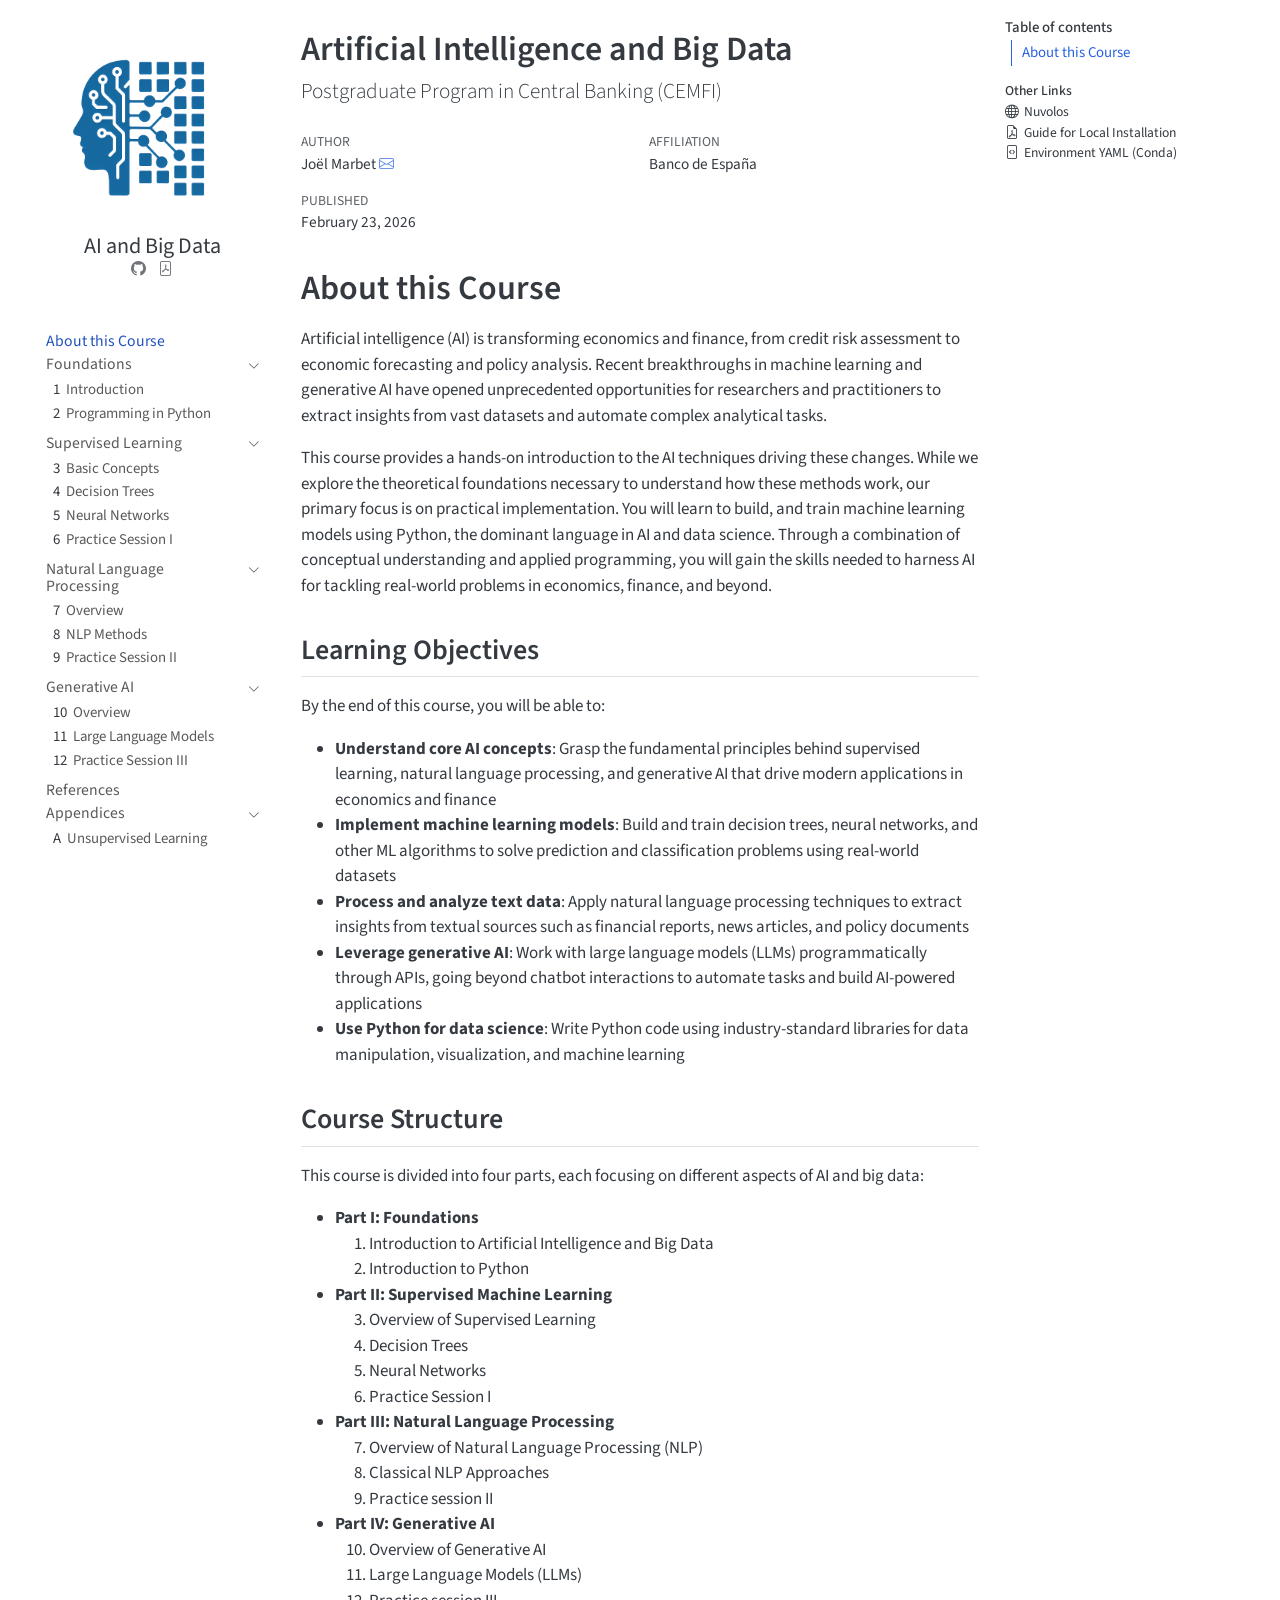
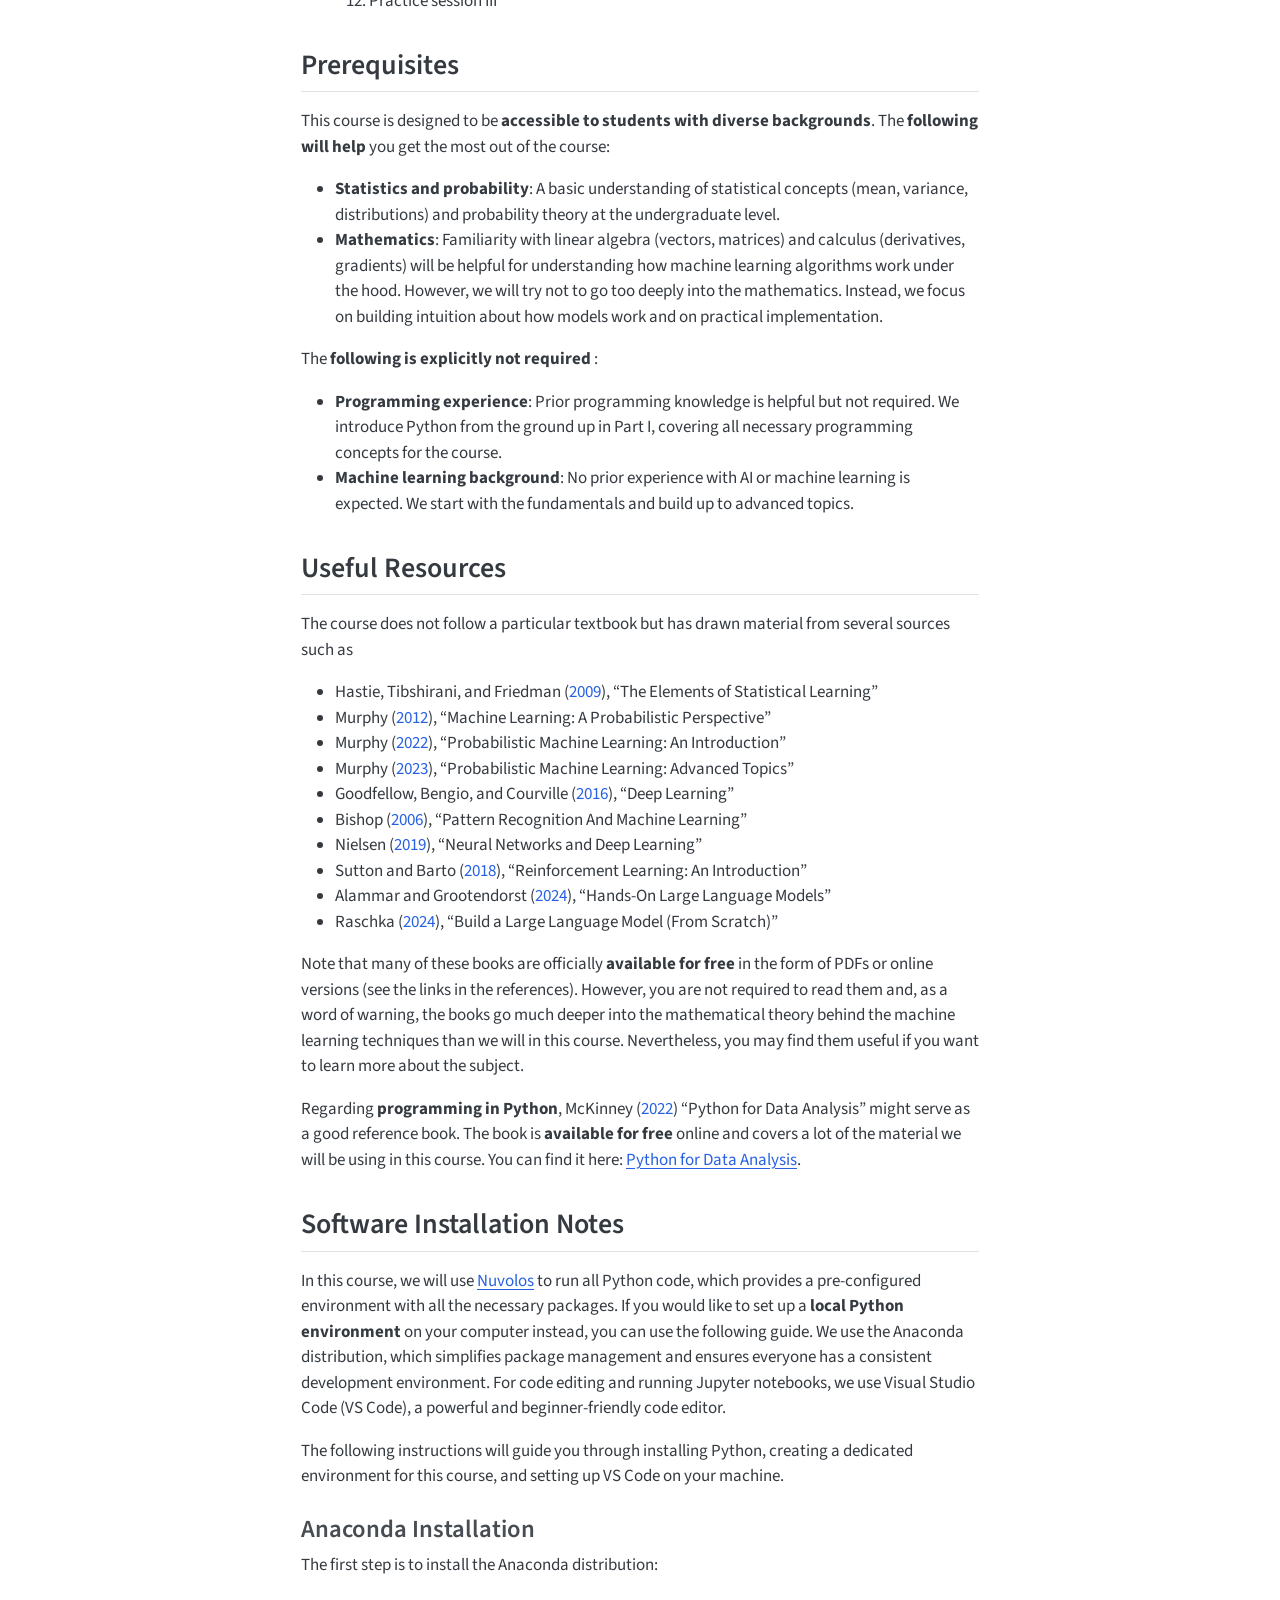
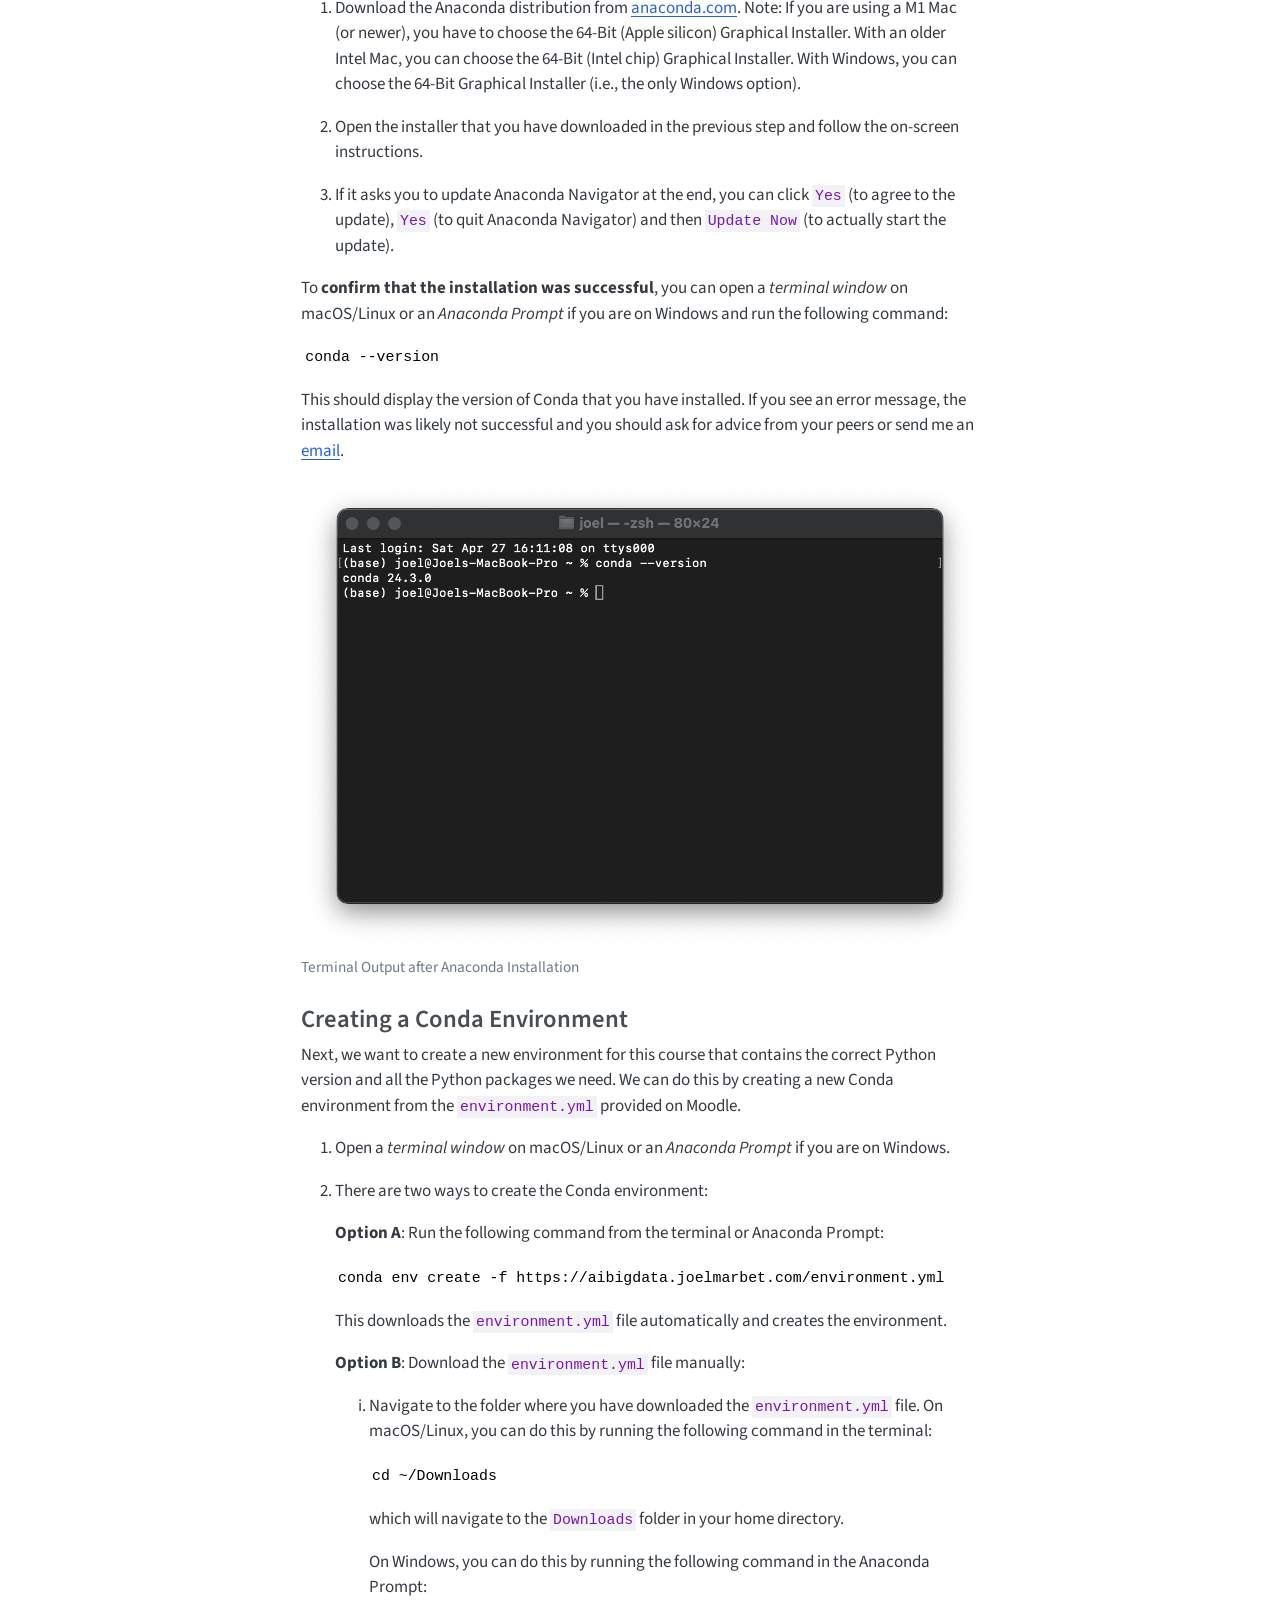
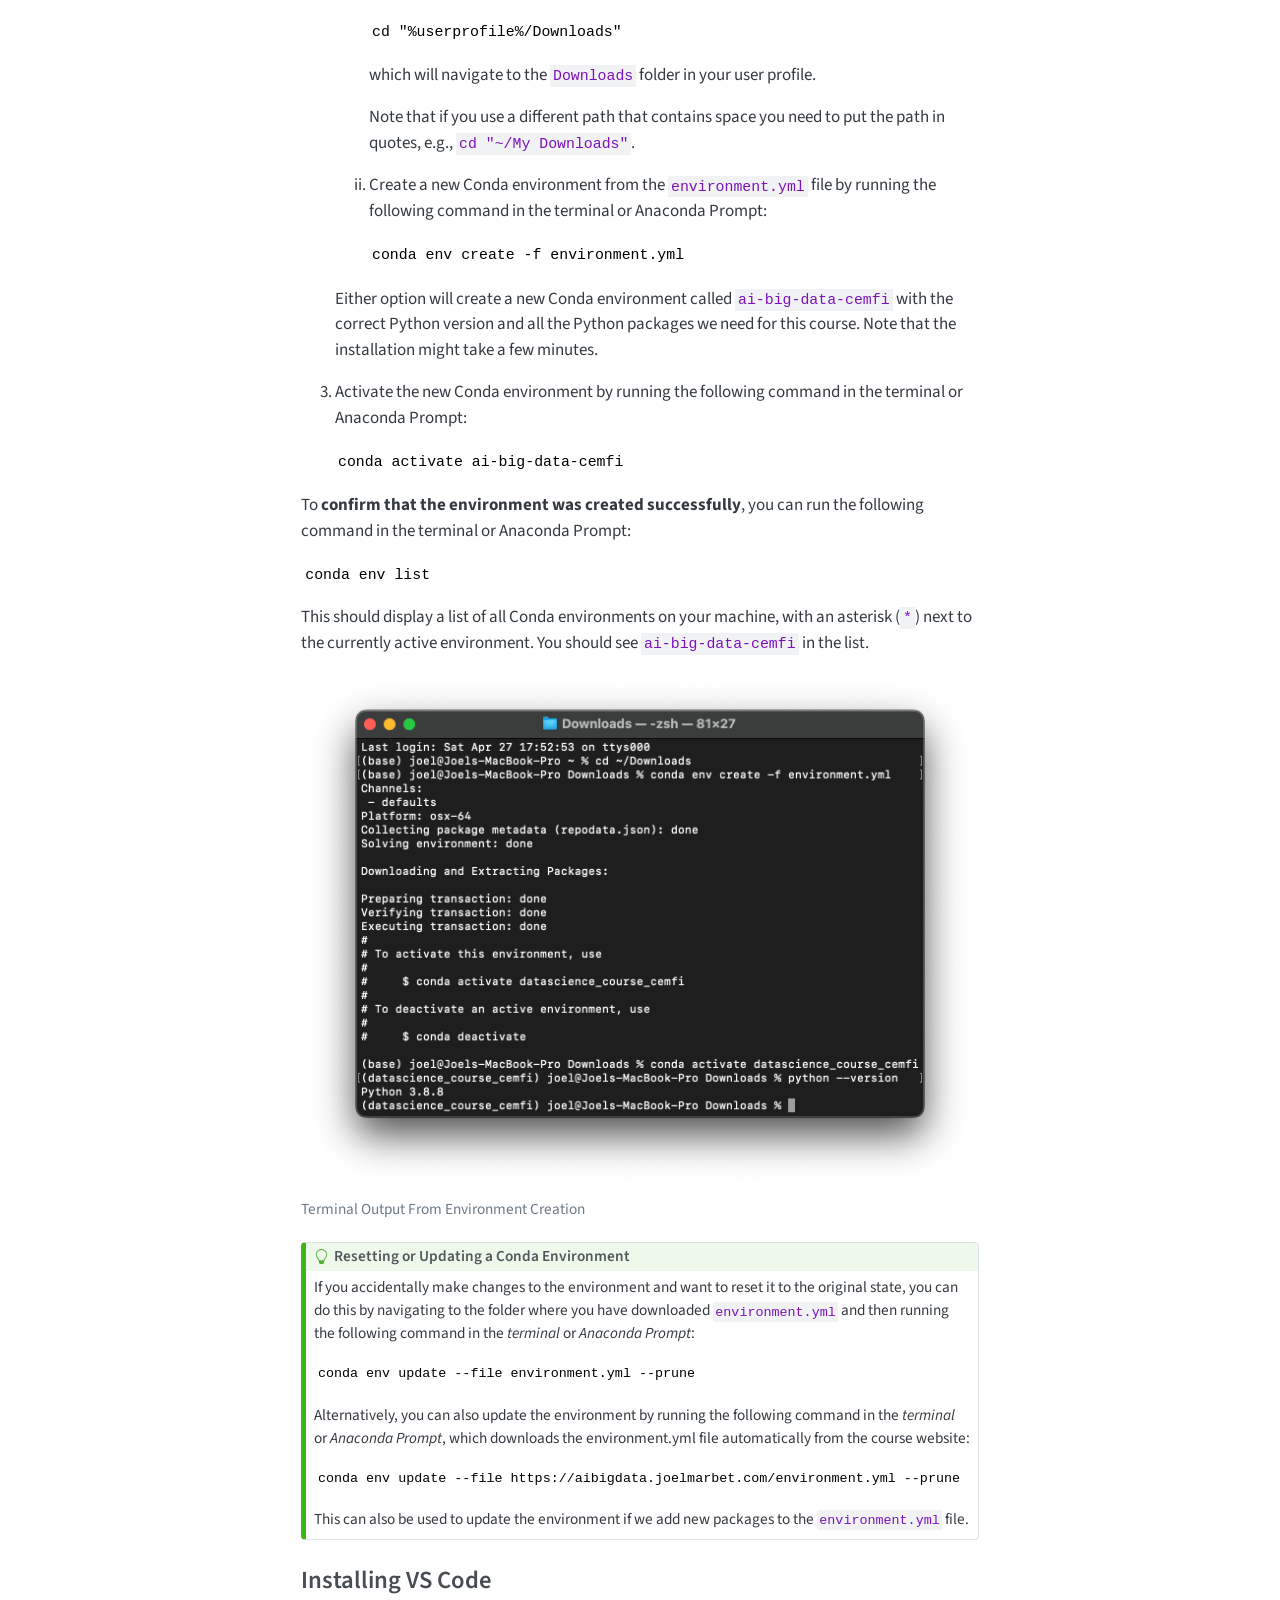
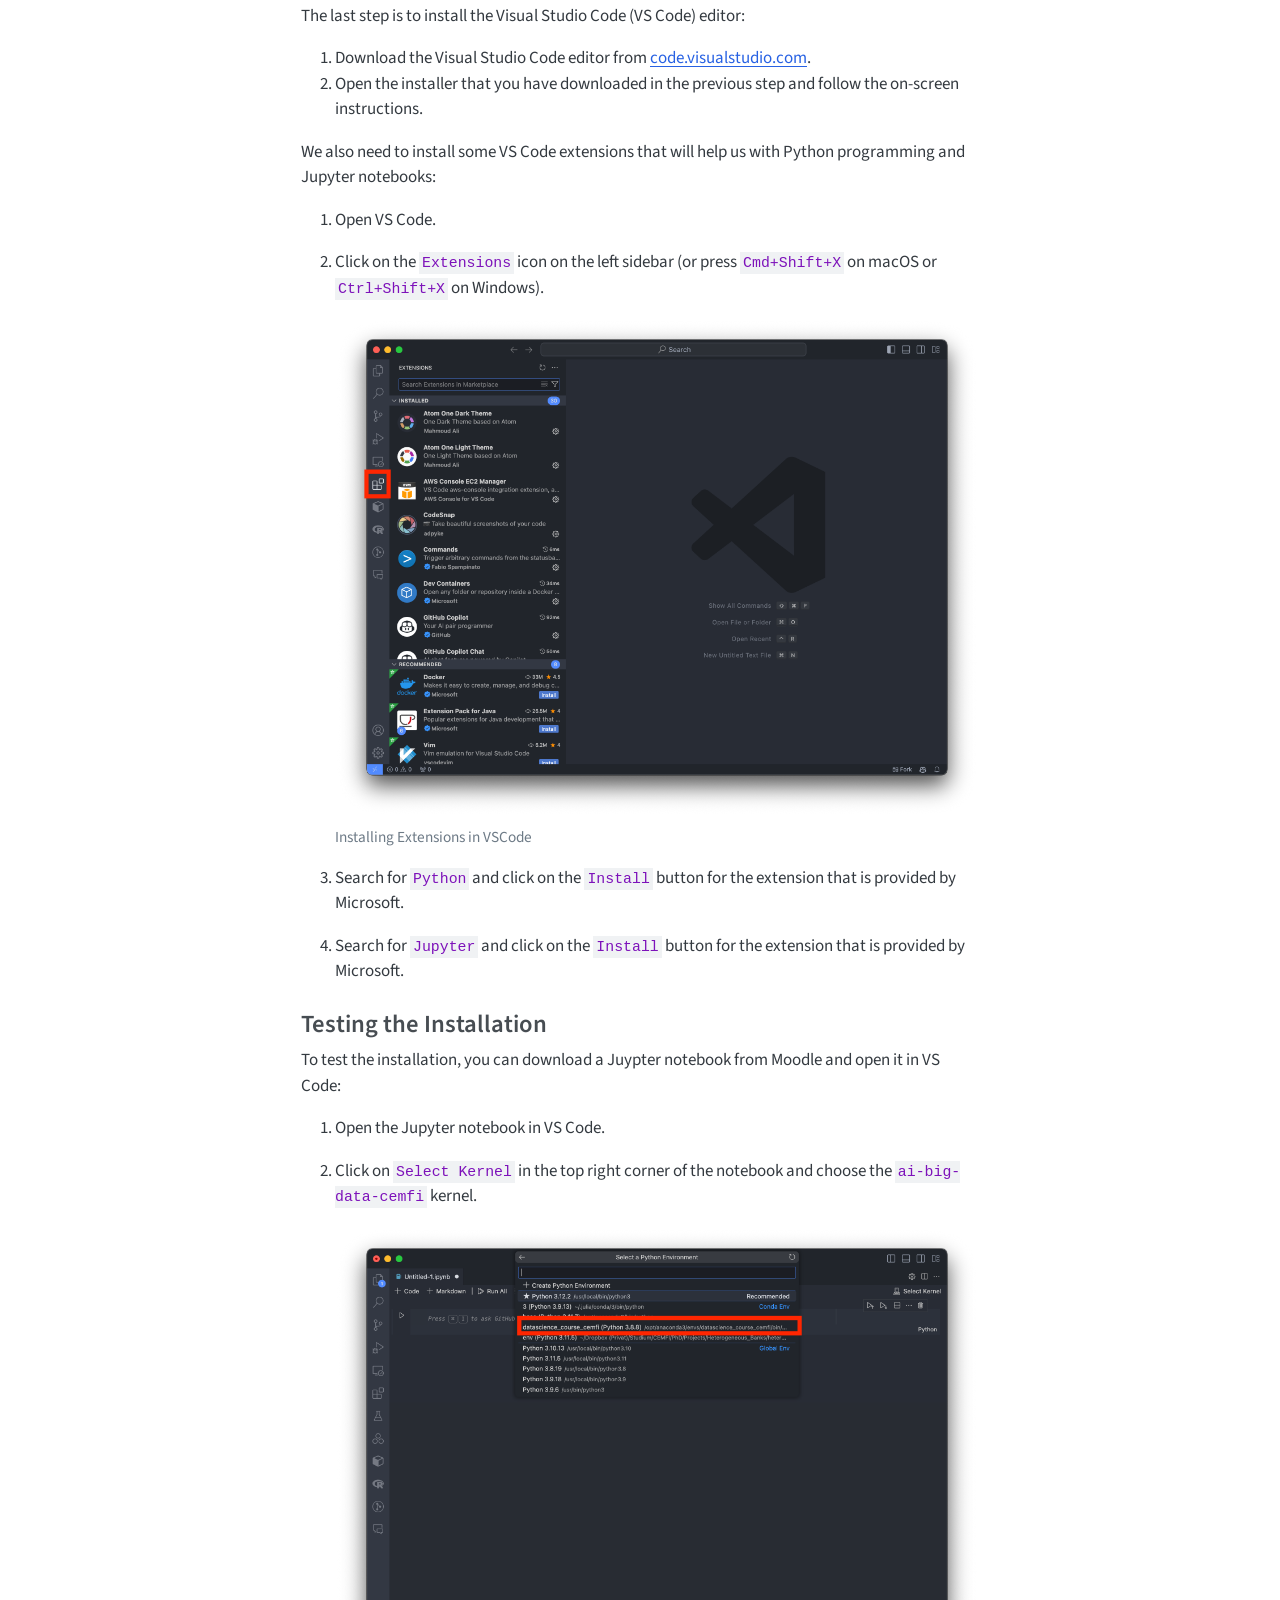
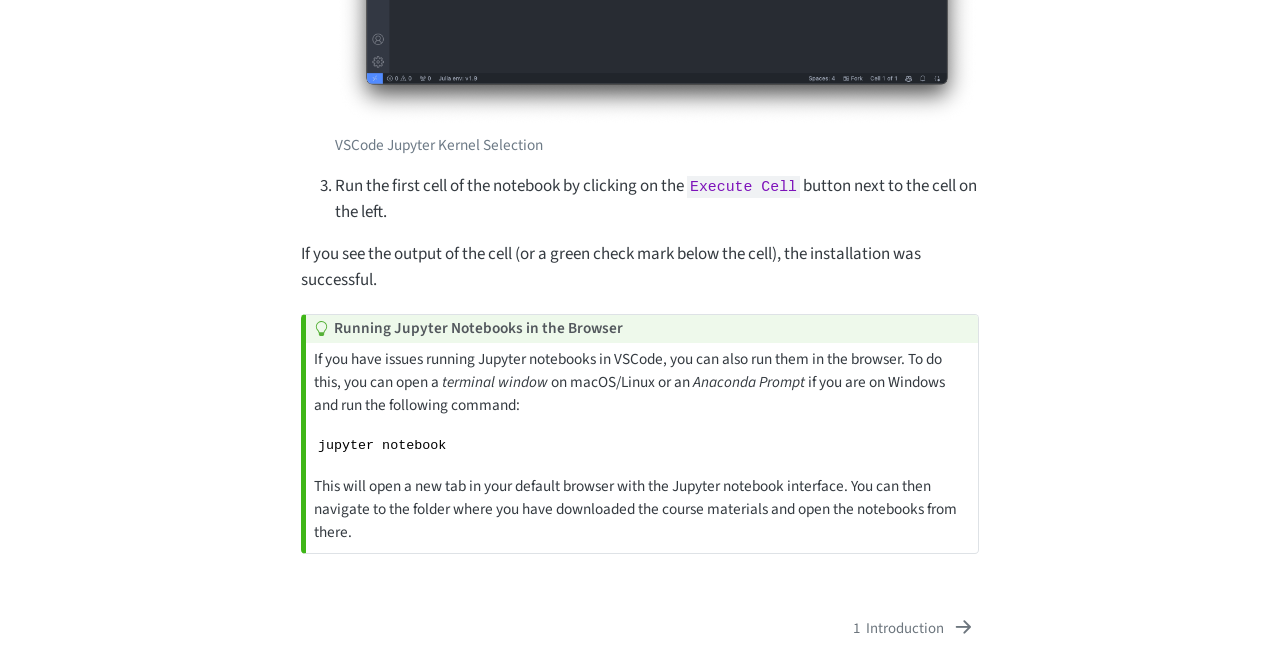
==== commit 446fa5e1: "Update from https://github.com/jmarbet/ai-big-data-course-bde-cemfi/commit/d6231b4644ea998bd29b44f9f" ====
--- a/index.html
+++ b/index.html
@@ -421,8 +421,10 @@
 <li><span class="citation" data-cites="Bishop2006">Bishop (<a href="references.html#ref-Bishop2006" role="doc-biblioref">2006</a>)</span>, “Pattern Recognition And Machine Learning”</li>
 <li><span class="citation" data-cites="Nielsen2019">Nielsen (<a href="references.html#ref-Nielsen2019" role="doc-biblioref">2019</a>)</span>, “Neural Networks and Deep Learning”</li>
 <li><span class="citation" data-cites="Sutton2018">Sutton and Barto (<a href="references.html#ref-Sutton2018" role="doc-biblioref">2018</a>)</span>, “Reinforcement Learning: An Introduction”</li>
+<li><span class="citation" data-cites="Alammar2024">Alammar and Grootendorst (<a href="references.html#ref-Alammar2024" role="doc-biblioref">2024</a>)</span>, “Hands-On Large Language Models”</li>
+<li><span class="citation" data-cites="Raschka2024">Raschka (<a href="references.html#ref-Raschka2024" role="doc-biblioref">2024</a>)</span>, “Build a Large Language Model (From Scratch)”</li>
 </ul>
-<p>Note that all of these books are officially <strong>available for free</strong> in the form of PDFs or online versions (see the links in the references). However, you are not required to read them and, as a word of warning, the books go much deeper into the mathematical theory behind the machine learning techniques than we will in this course. Nevertheless, you may find them useful if you want to learn more about the subject.</p>
+<p>Note that many of these books are officially <strong>available for free</strong> in the form of PDFs or online versions (see the links in the references). However, you are not required to read them and, as a word of warning, the books go much deeper into the mathematical theory behind the machine learning techniques than we will in this course. Nevertheless, you may find them useful if you want to learn more about the subject.</p>
 <p>Regarding <strong>programming in Python</strong>, <span class="citation" data-cites="McKinney2022">McKinney (<a href="references.html#ref-McKinney2022" role="doc-biblioref">2022</a>)</span> “Python for Data Analysis” might serve as a good reference book. The book is <strong>available for free</strong> online and covers a lot of the material we will be using in this course. You can find it here: <a href="https://wesmckinney.com/book/">Python for Data Analysis</a>.</p>
 </section>
 <section id="software-installation-notes" class="level2 unnumbered">
@@ -553,6 +555,9 @@
 
 
 <div id="refs" class="references csl-bib-body hanging-indent" data-entry-spacing="0" role="list" style="display: none">
+<div id="ref-Alammar2024" class="csl-entry" role="listitem">
+Alammar, Jay, and Maarten Grootendorst. 2024. <em><span>Hands-On Large Language Models</span></em>. O’Reilly Media. <a href="https://www.oreilly.com/library/view/hands-on-large-language/9781098150952/">https://www.oreilly.com/library/view/hands-on-large-language/9781098150952/</a>.
+</div>
 <div id="ref-Bishop2006" class="csl-entry" role="listitem">
 Bishop, Christopher M. 2006. <em><span class="nocase">Pattern Recognition and Machine Learning</span></em>. Edited by Michael Jordan, Jon Kleinberg, and Bernhard Schölkopf. Information Science and Statistics. Springer Science+Business Media, LLC. <a href="https://www.microsoft.com/en-us/research/uploads/prod/2006/01/Bishop-Pattern-Recognition-and-Machine-Learning-2006.pdf">https://www.microsoft.com/en-us/research/uploads/prod/2006/01/Bishop-Pattern-Recognition-and-Machine-Learning-2006.pdf</a>.
 </div>
@@ -576,6 +581,9 @@
 </div>
 <div id="ref-Nielsen2019" class="csl-entry" role="listitem">
 Nielsen, Michael. 2019. <em><span class="nocase">Neural Networks and Deep Learning</span></em>. <a href="http://neuralnetworksanddeeplearning.com">http://neuralnetworksanddeeplearning.com</a>.
+</div>
+<div id="ref-Raschka2024" class="csl-entry" role="listitem">
+Raschka, Sebastian. 2024. <em><span class="nocase">Build a Large Language Model (From Scratch)</span></em>. Manning Publications. <a href="https://www.manning.com/books/build-a-large-language-model-from-scratch">https://www.manning.com/books/build-a-large-language-model-from-scratch</a>.
 </div>
 <div id="ref-Sutton2018" class="csl-entry" role="listitem">
 Sutton, Richard S., and Andrew G. Barto. 2018. <em><span>Reinforcement Learning: An Introduction</span></em>. Second Edition. MIT Press. <a href="http://incompleteideas.net/book/the-book-2nd.html">http://incompleteideas.net/book/the-book-2nd.html</a>.
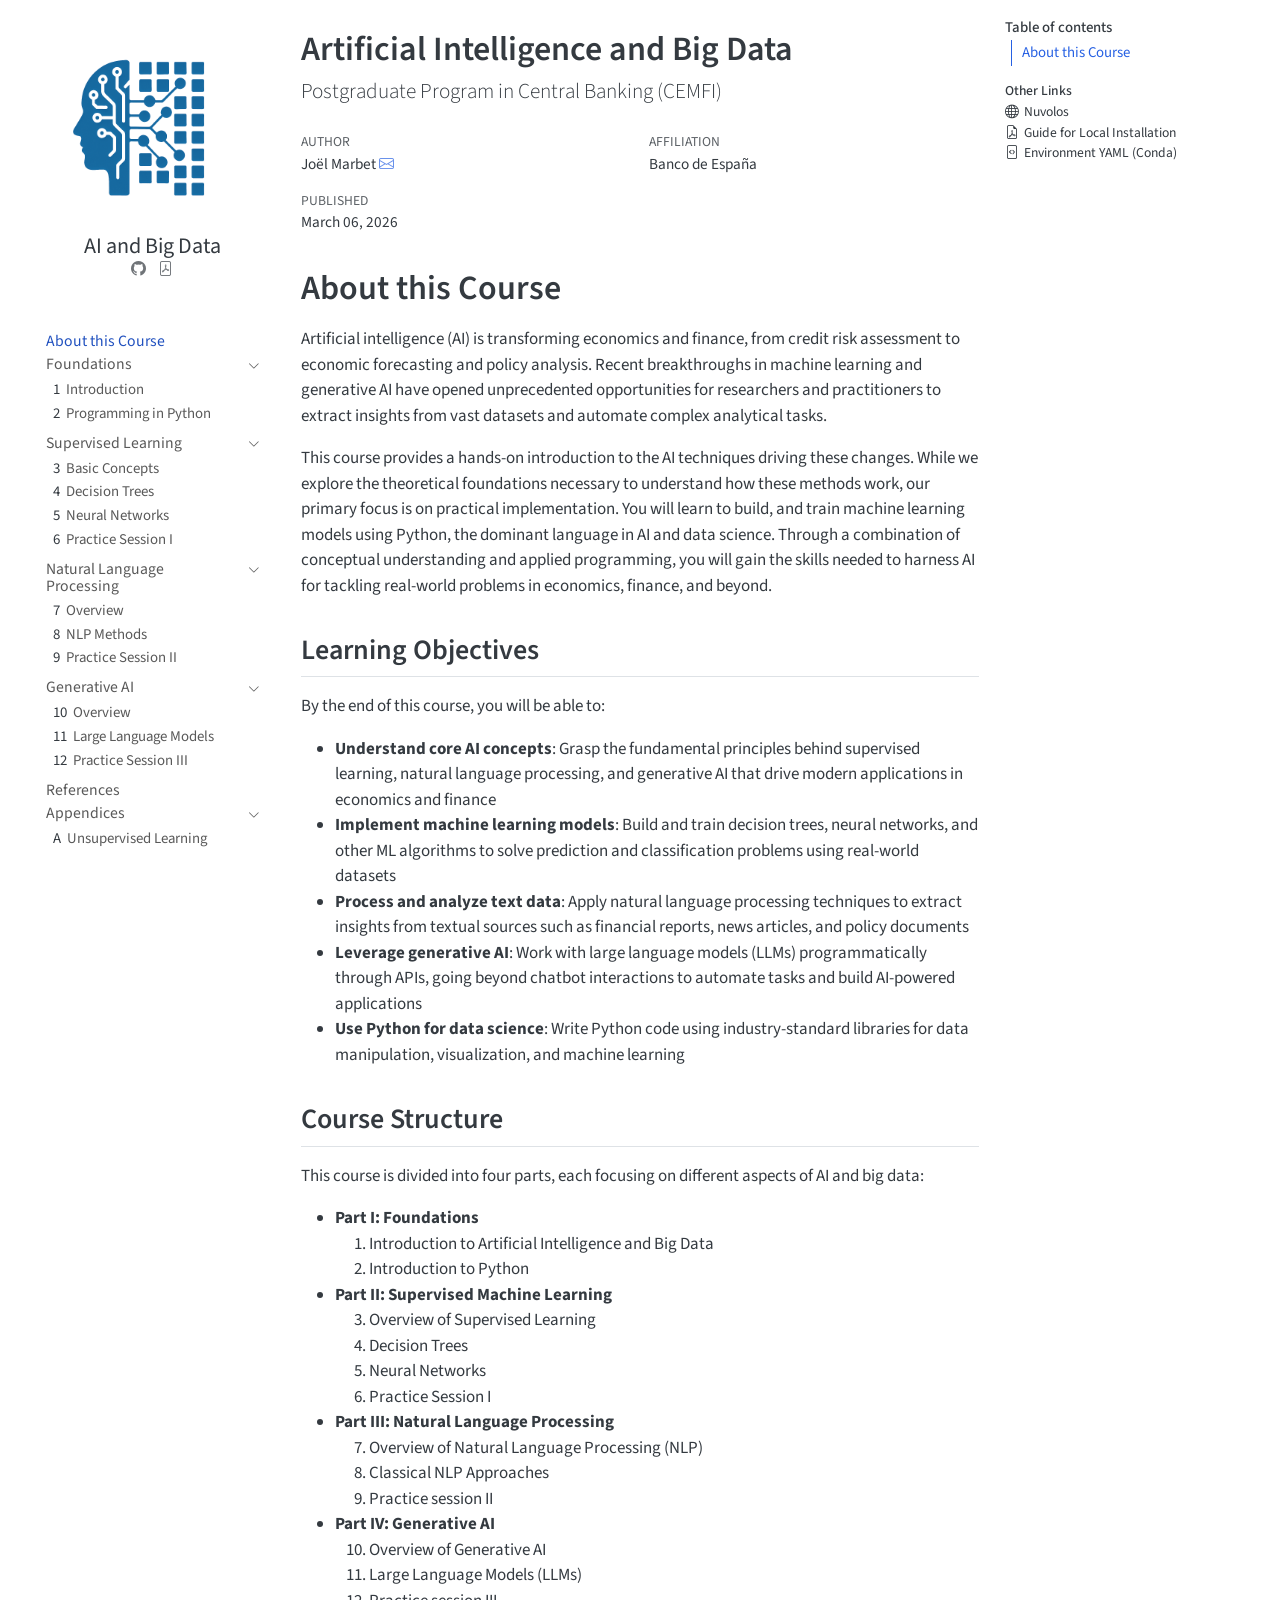
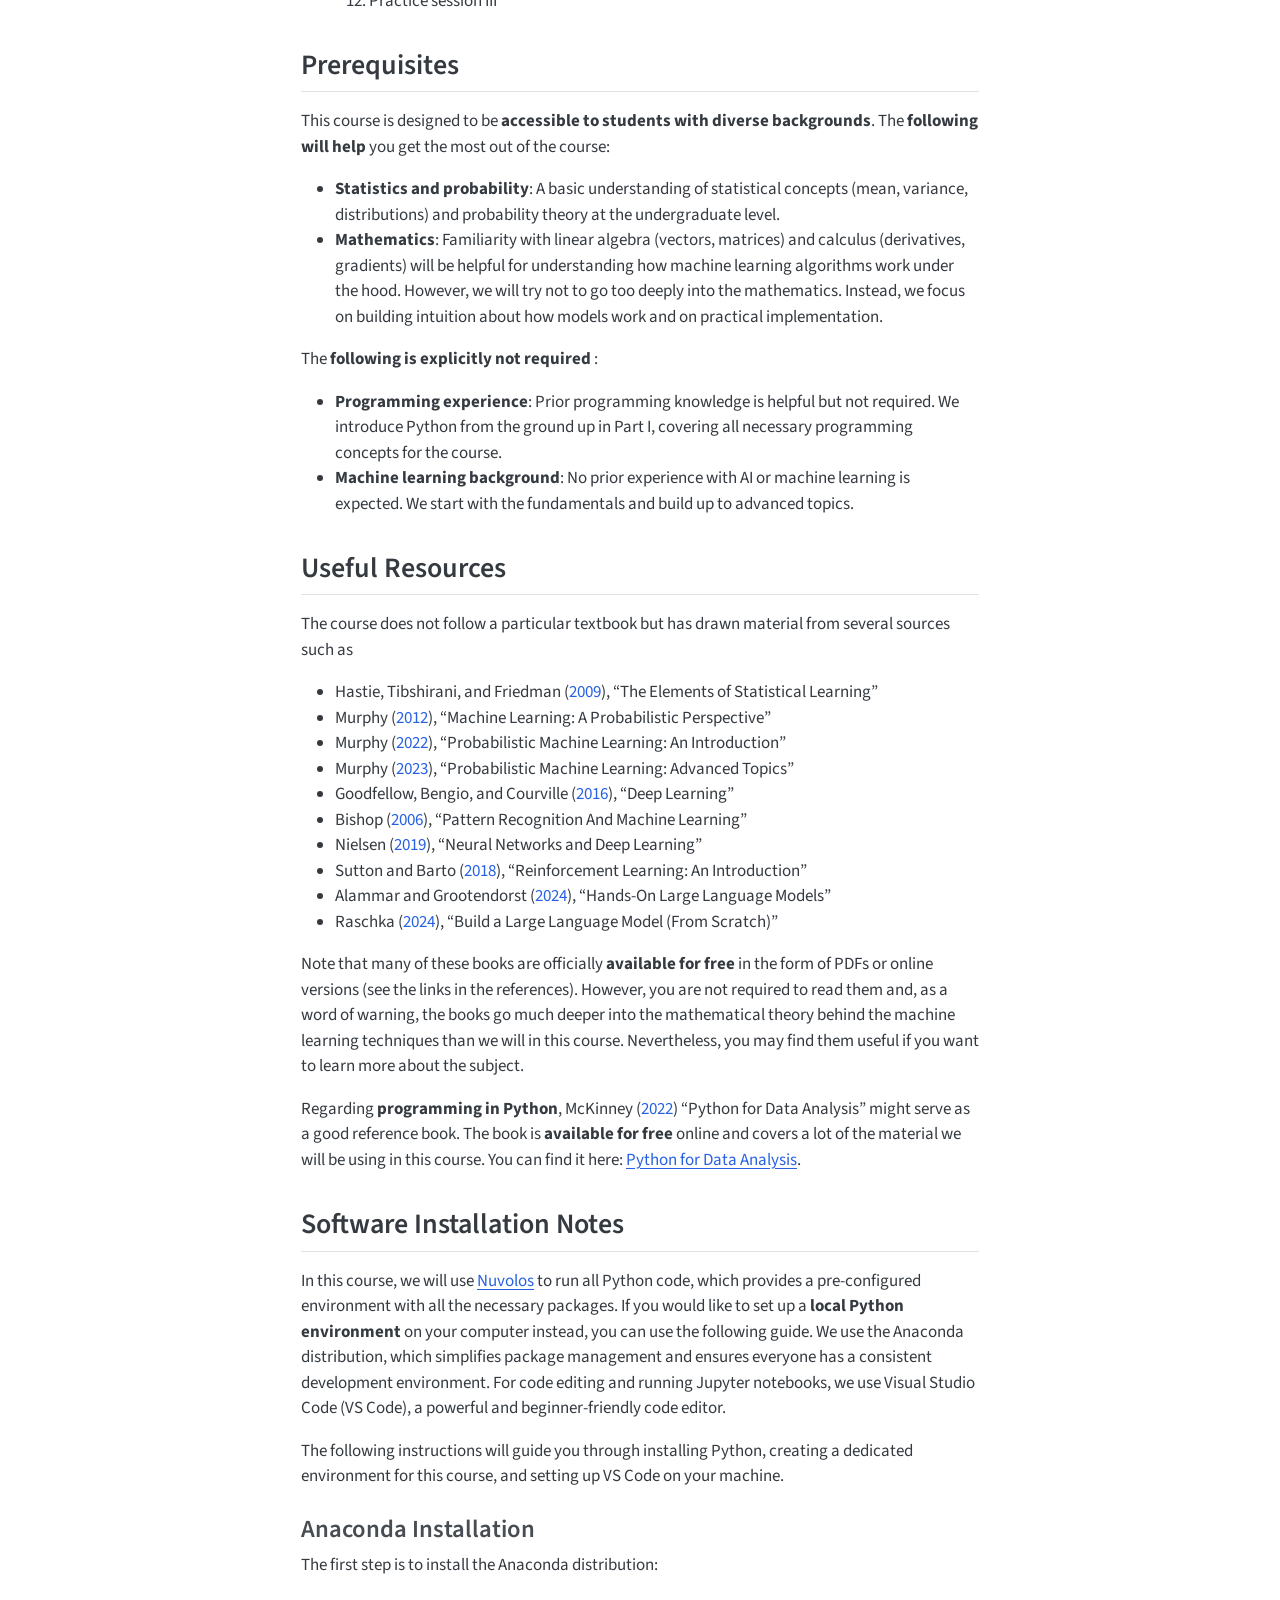
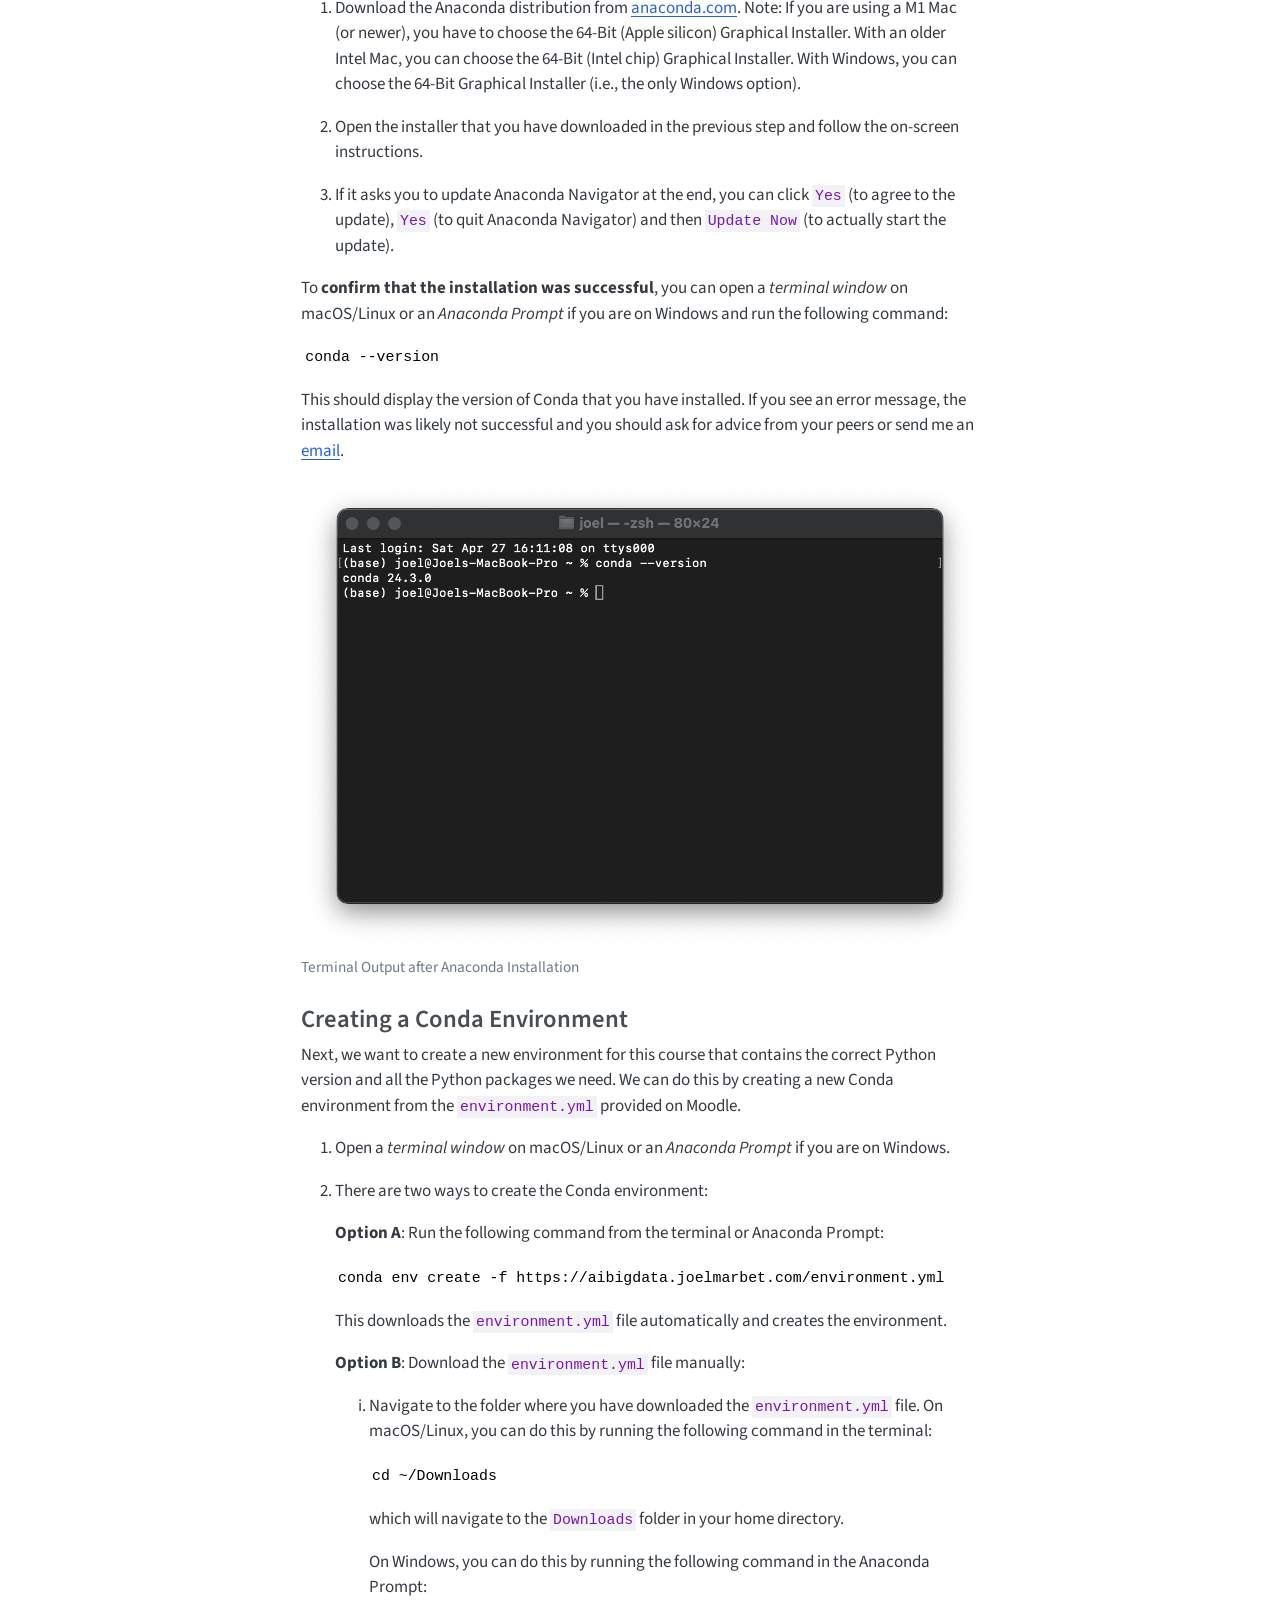
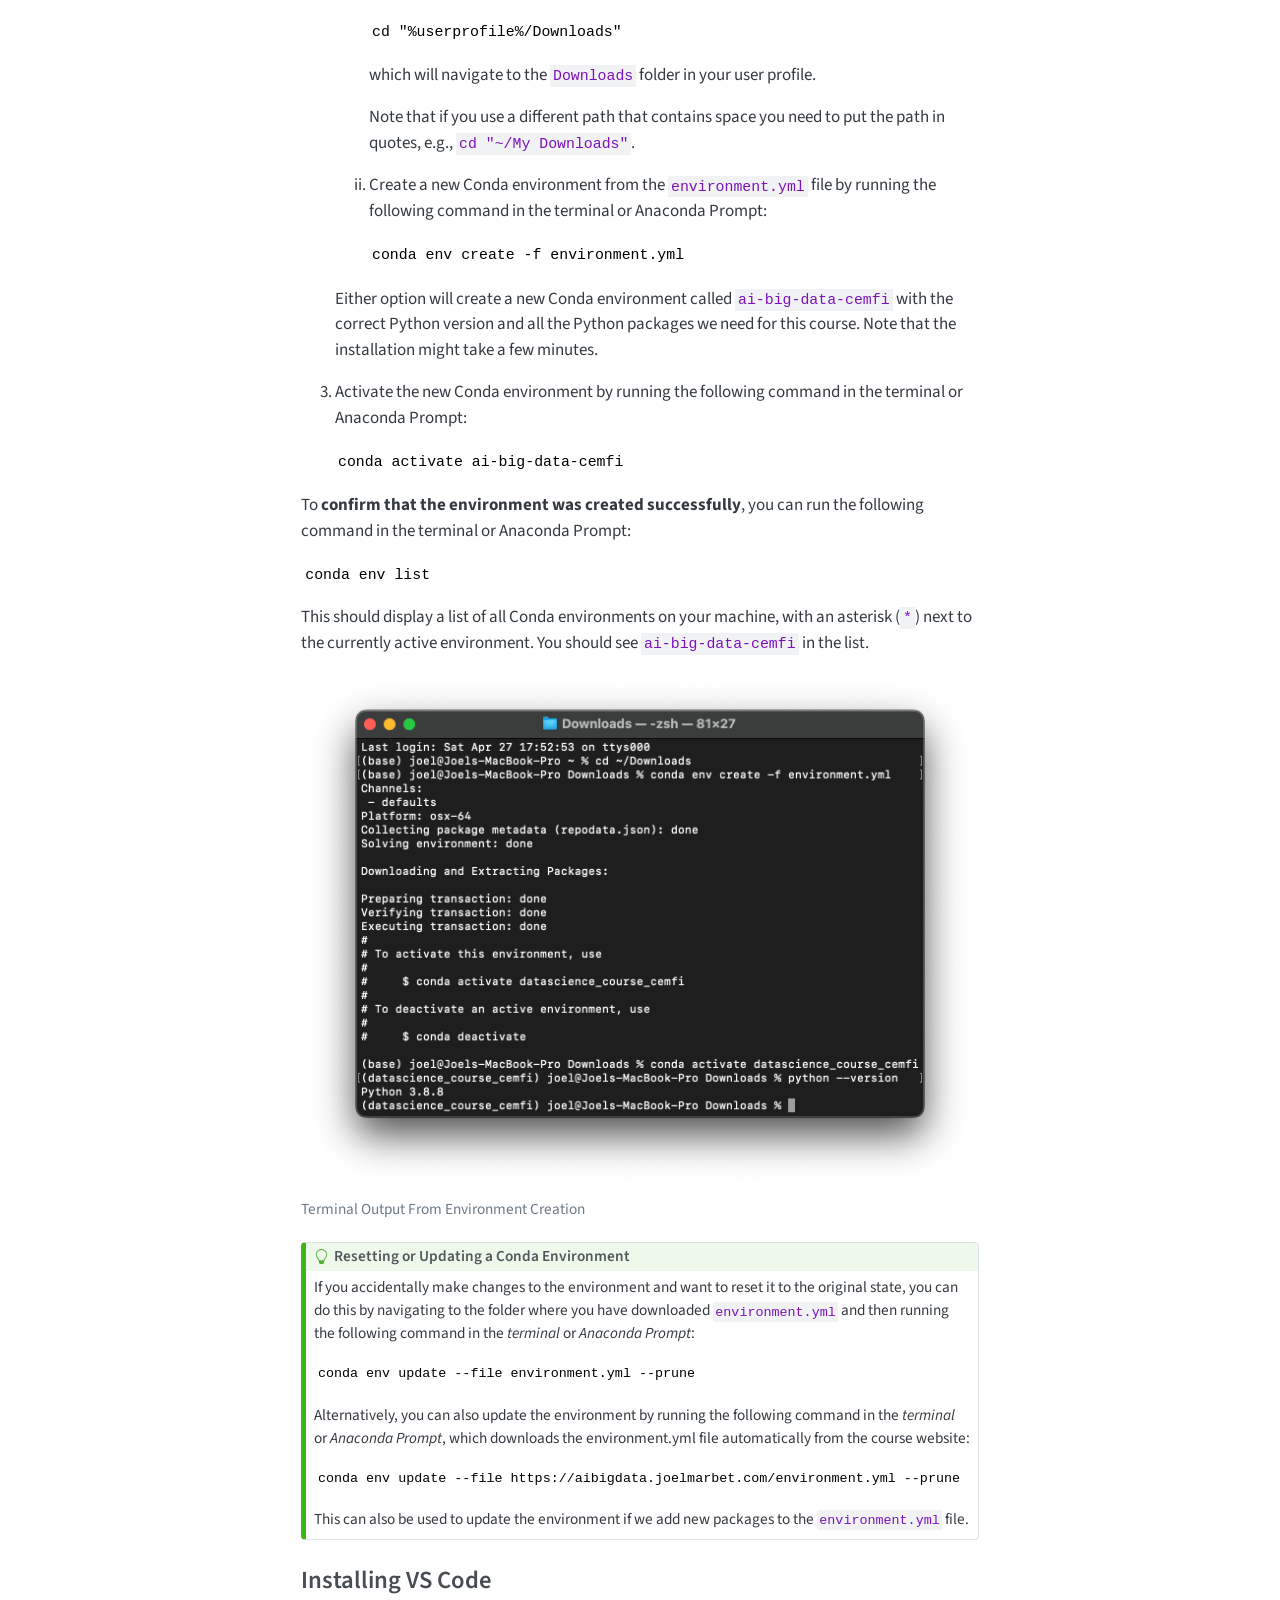
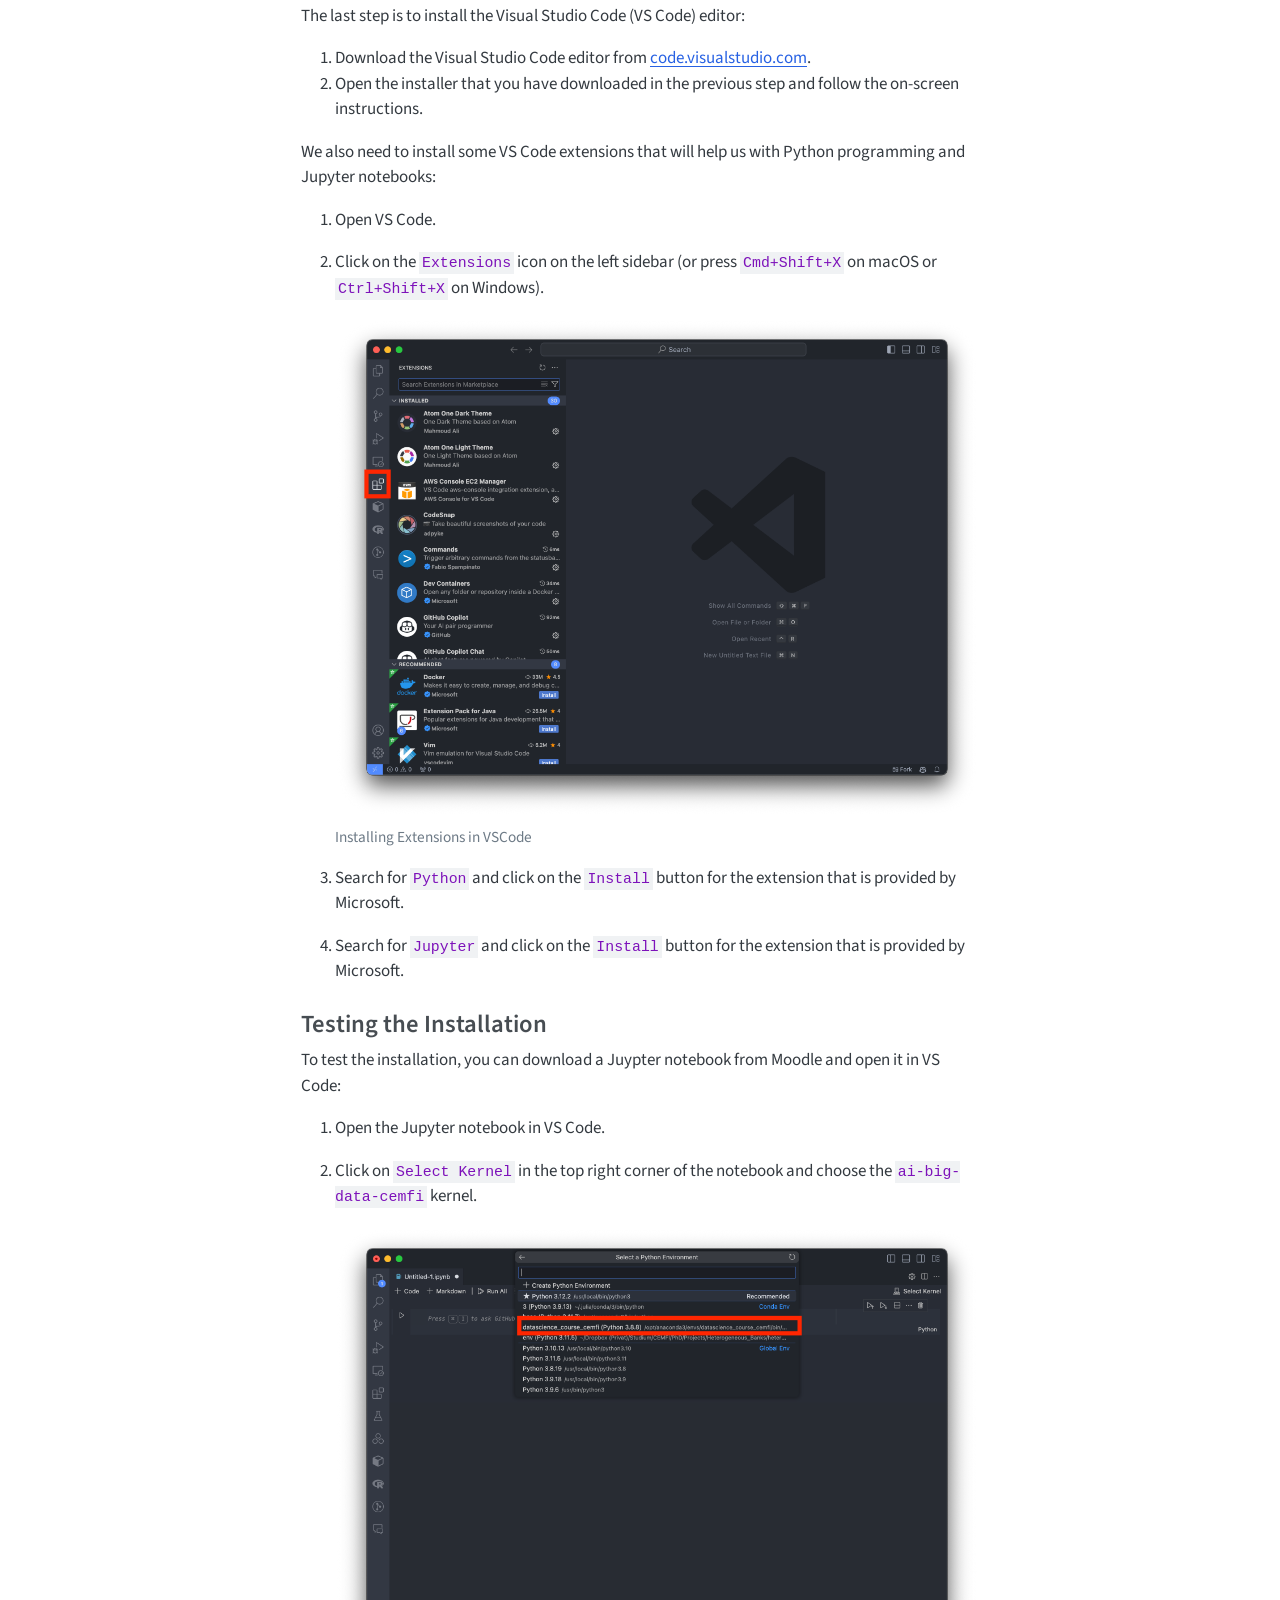
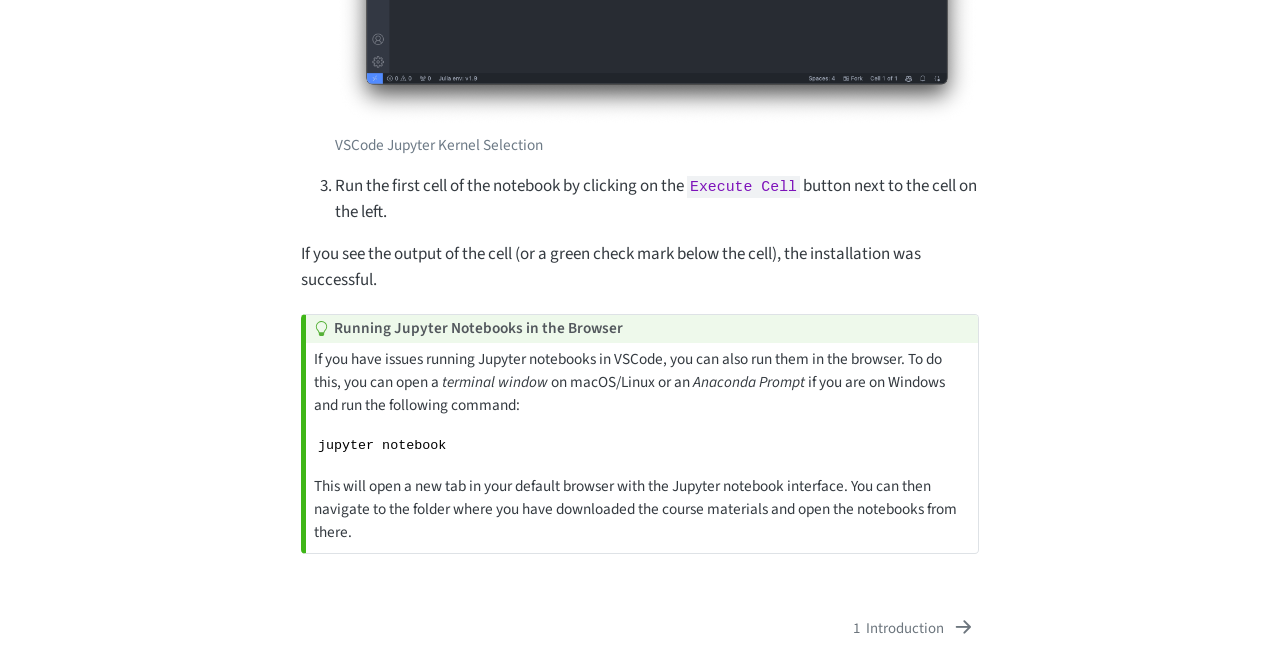
==== commit bf890f5a: "Update from https://github.com/jmarbet/ai-big-data-course-bde-cemfi/commit/444a2a631595571e44084fb7b" ====
--- a/index.html
+++ b/index.html
@@ -7,7 +7,7 @@
 <meta name="viewport" content="width=device-width, initial-scale=1.0, user-scalable=yes">
 
 <meta name="author" content="Joël Marbet">
-<meta name="dcterms.date" content="2026-02-23">
+<meta name="dcterms.date" content="2026-03-06">
 
 <title>Artificial Intelligence and Big Data</title>
 <style>
@@ -339,7 +339,7 @@
     <div>
     <div class="quarto-title-meta-heading">Published</div>
     <div class="quarto-title-meta-contents">
-      <p class="date">February 23, 2026</p>
+      <p class="date">March 06, 2026</p>
     </div>
   </div>
   
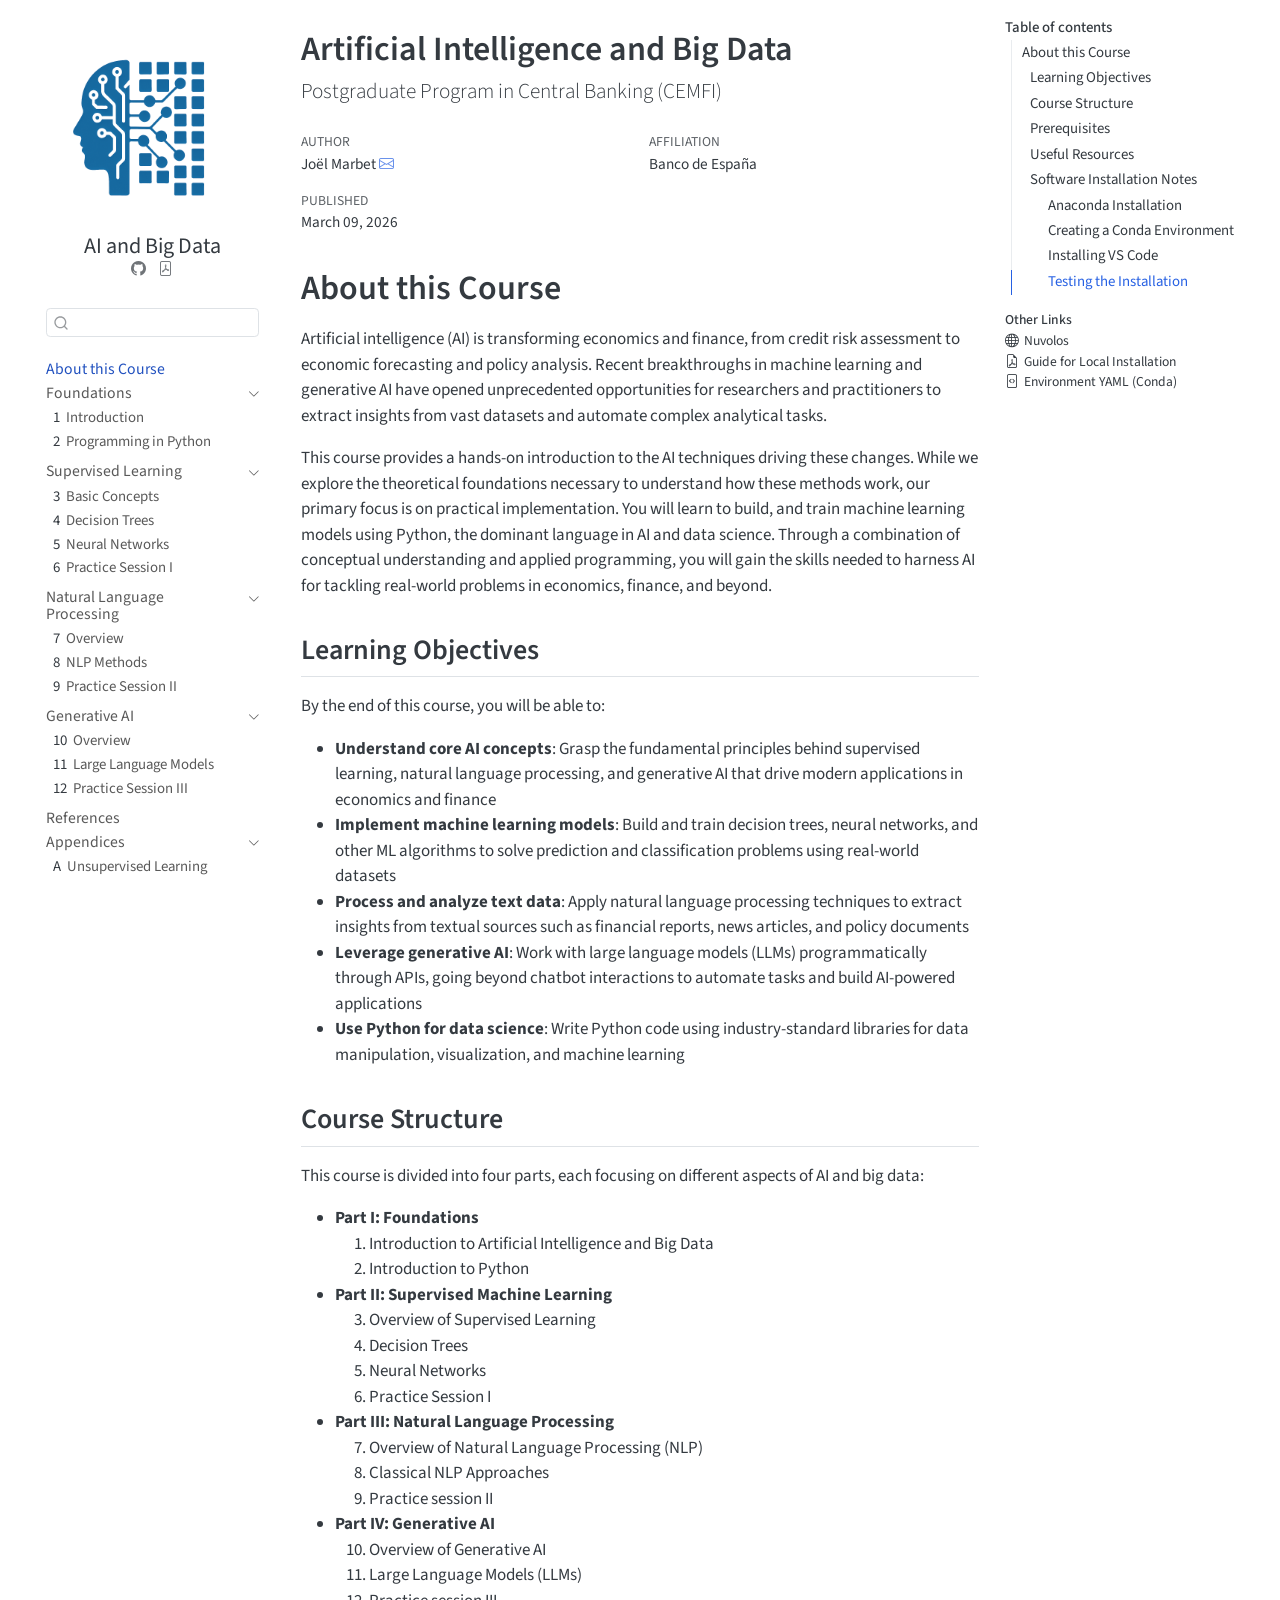
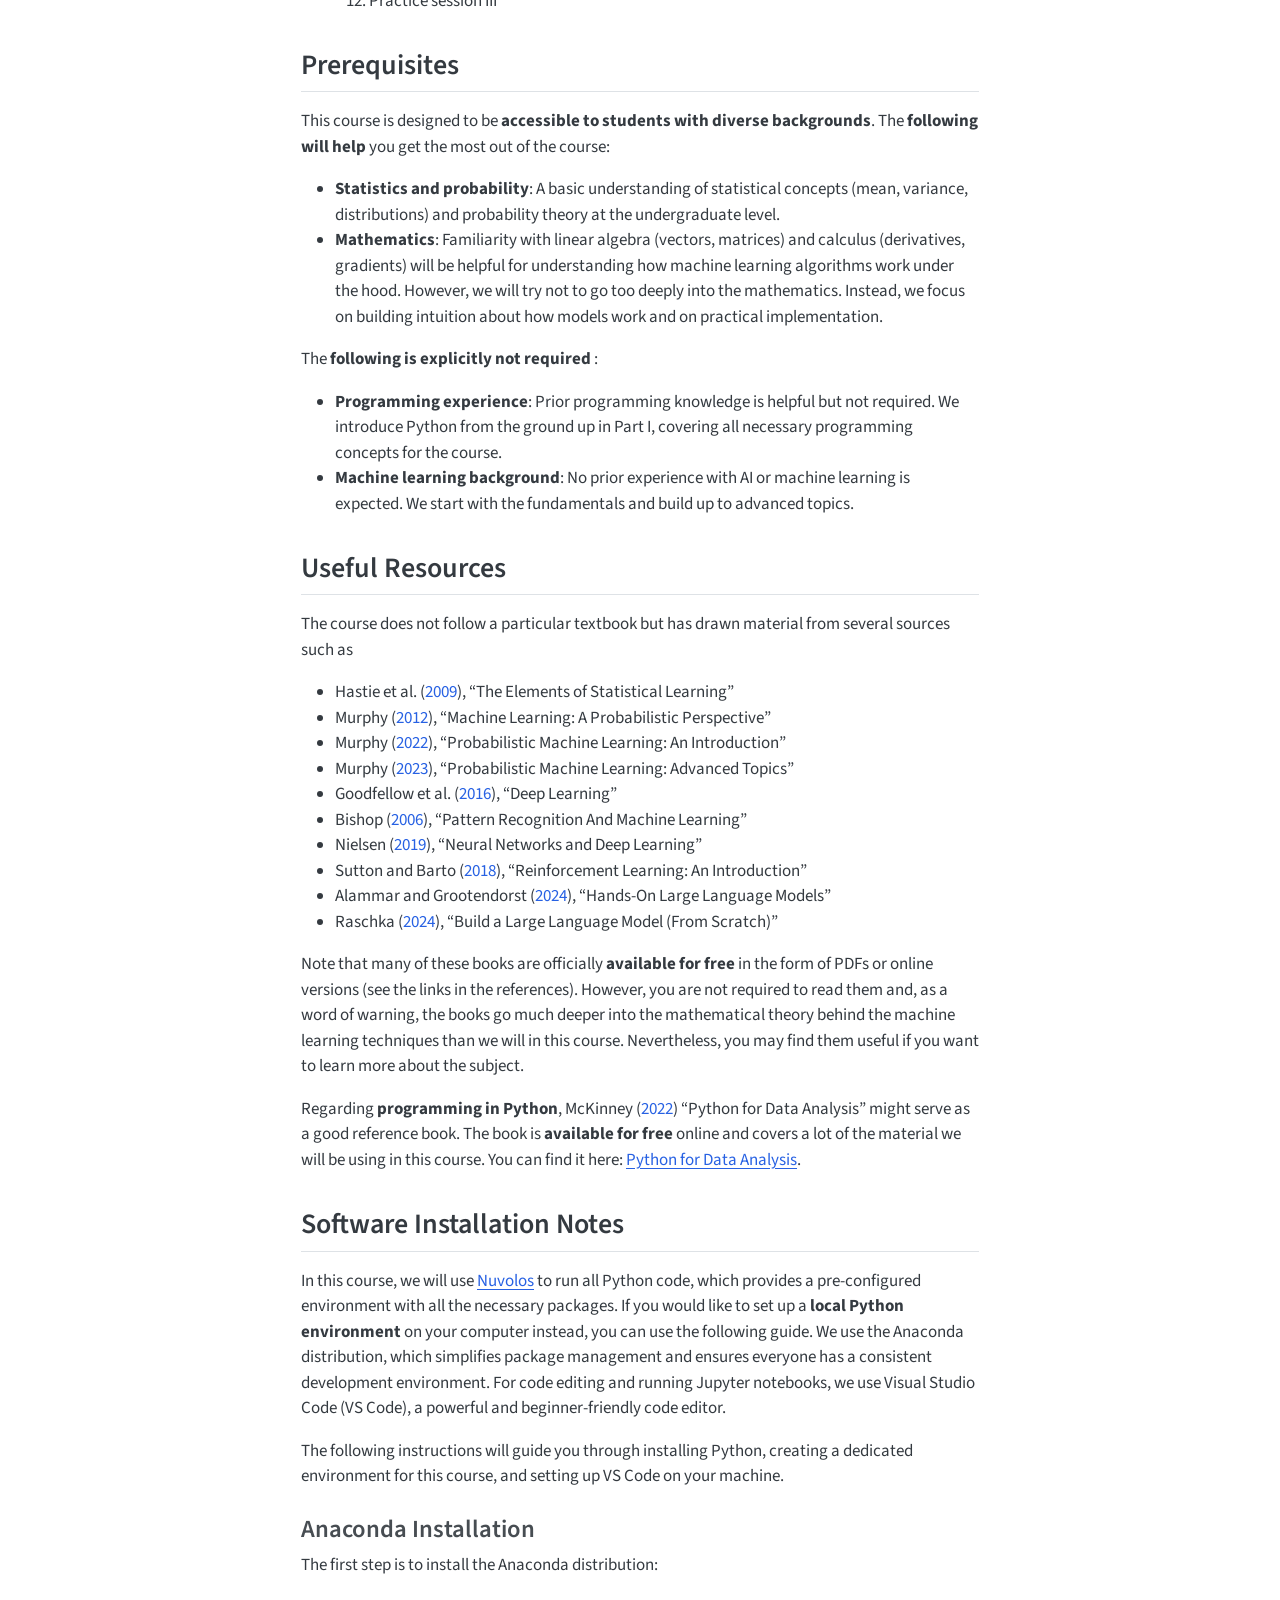
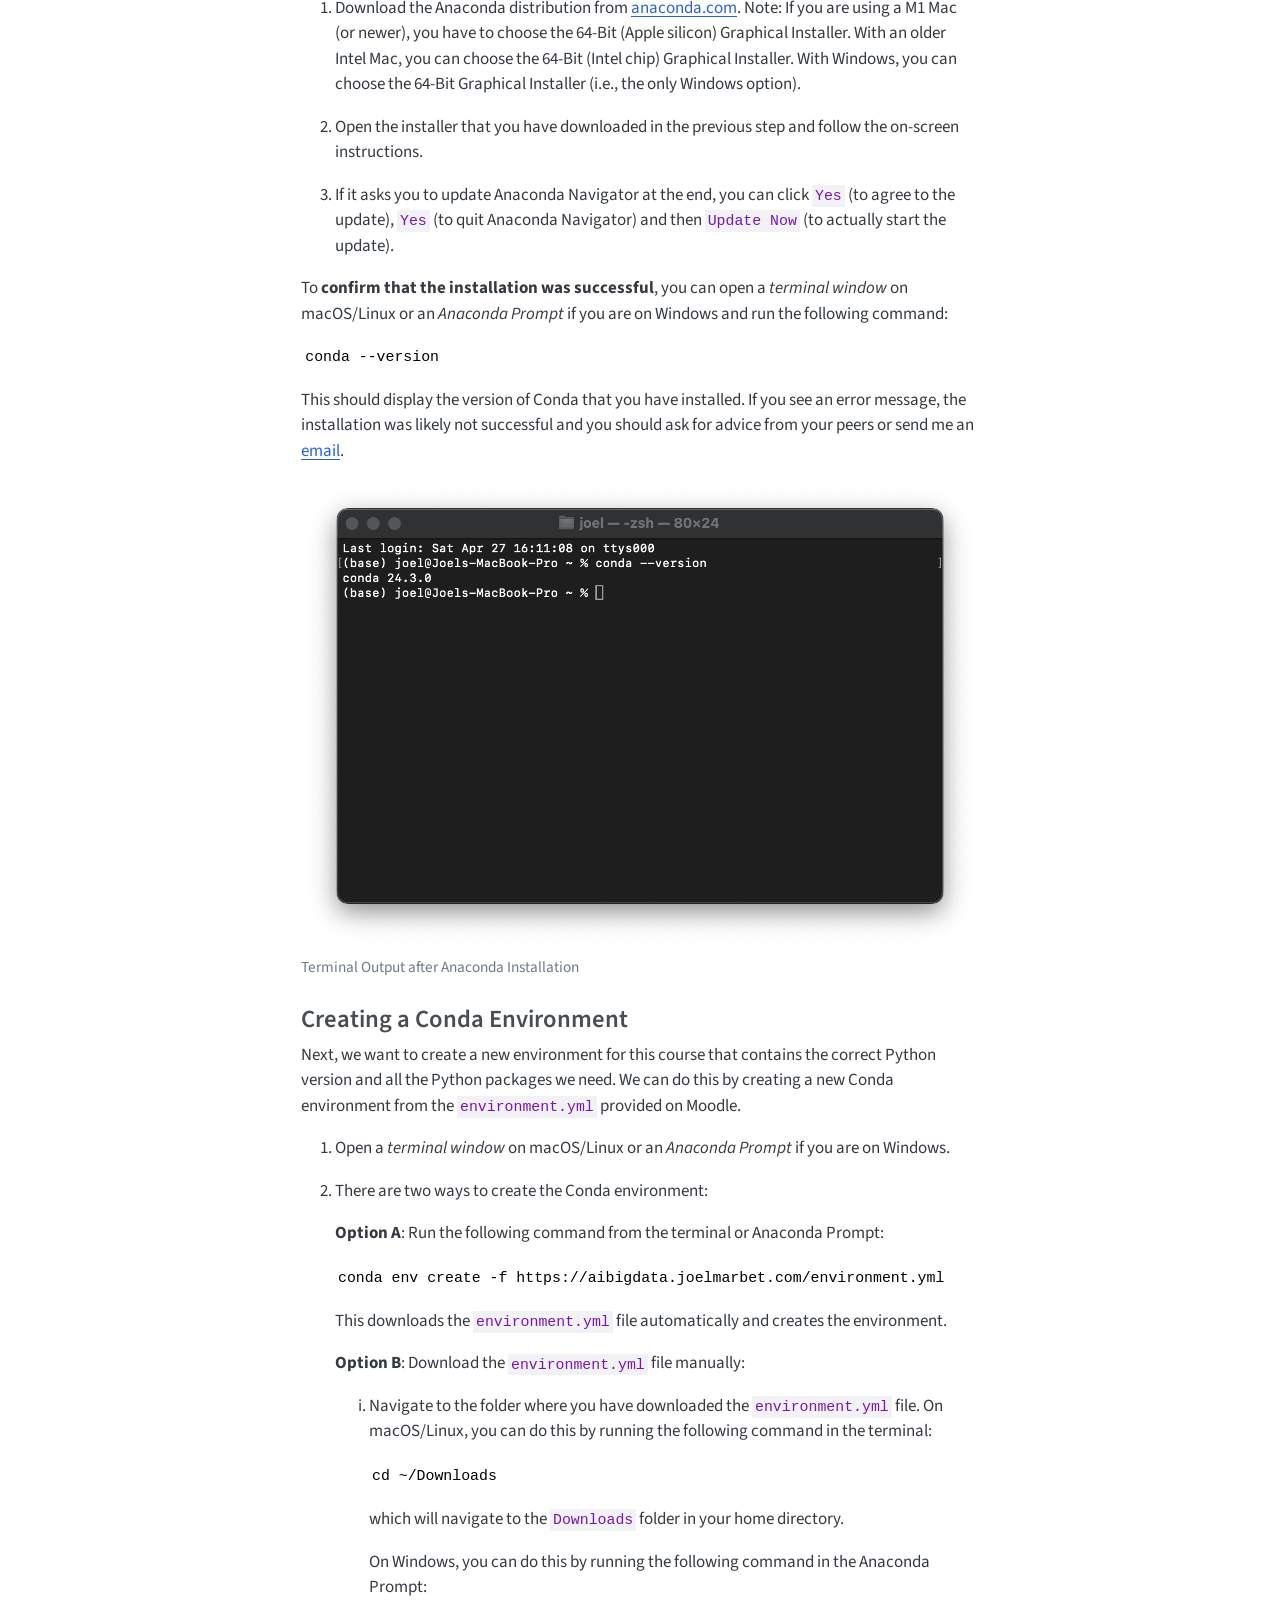
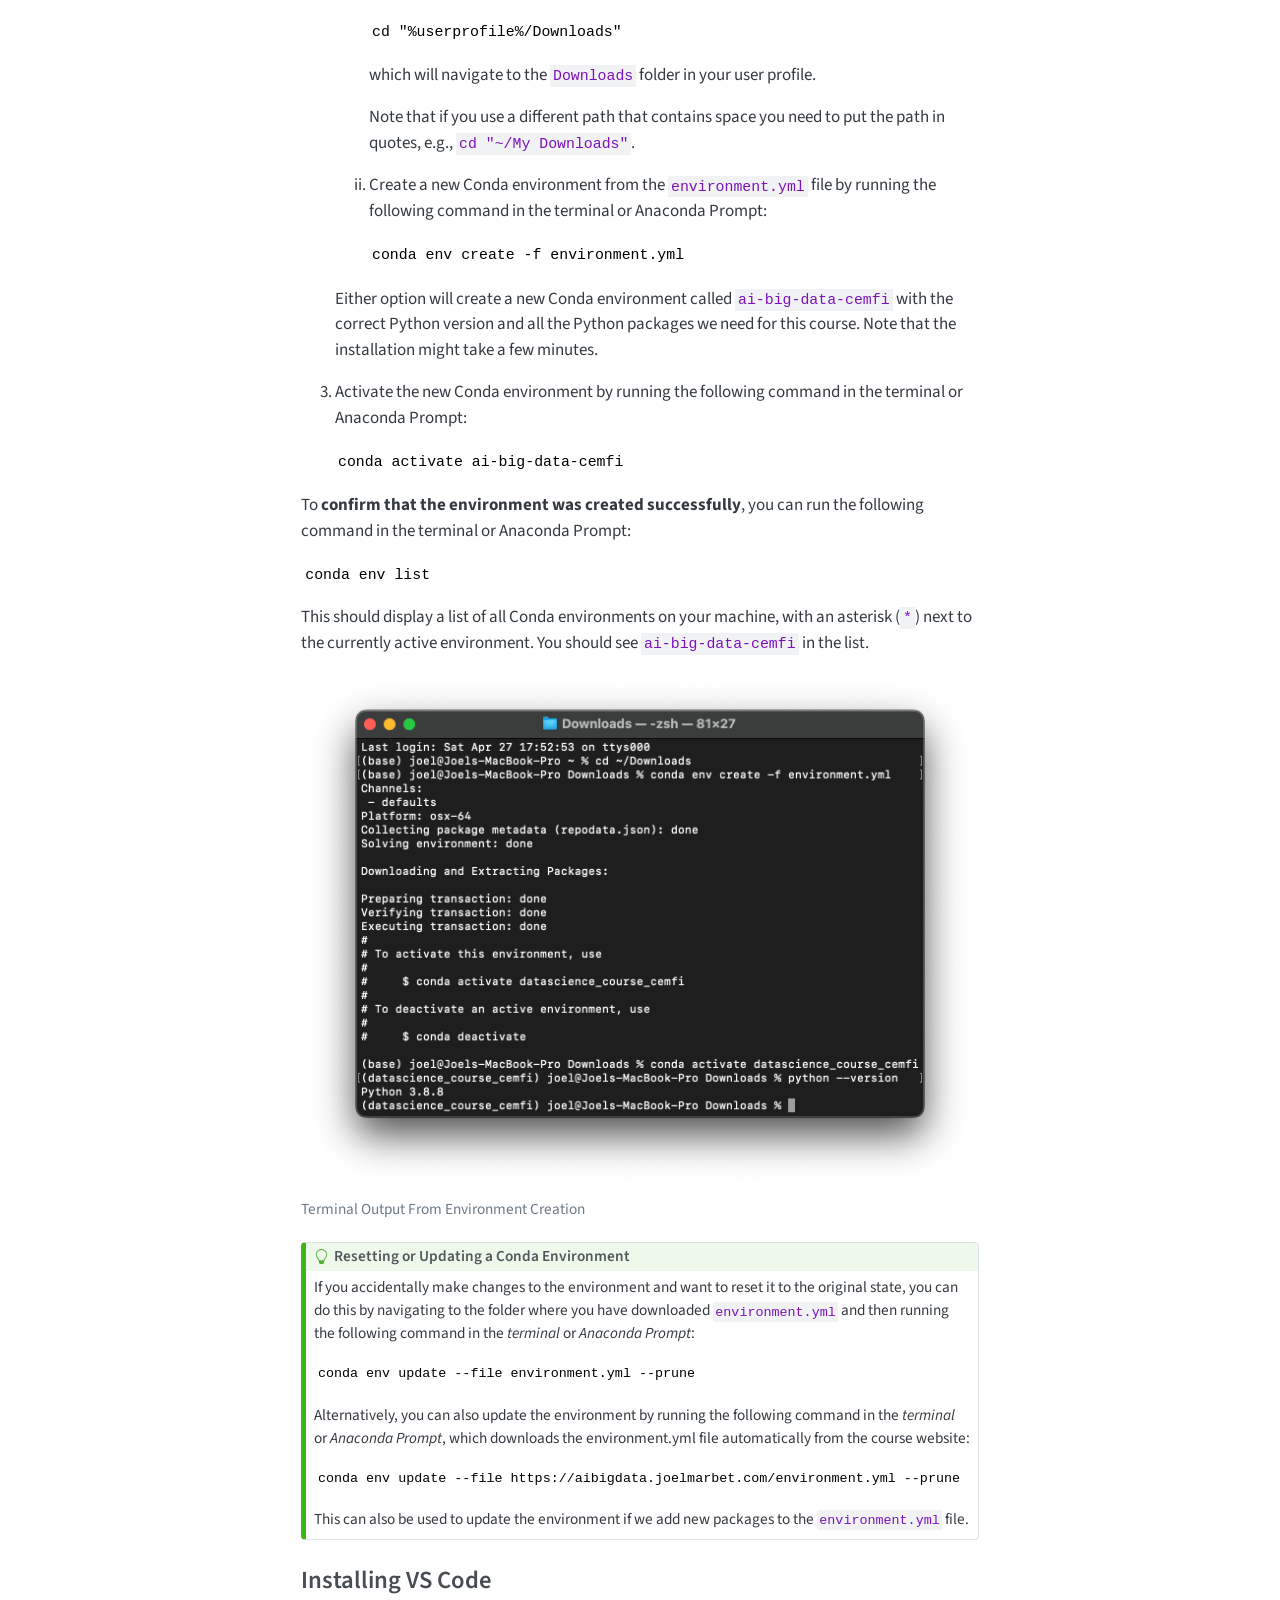
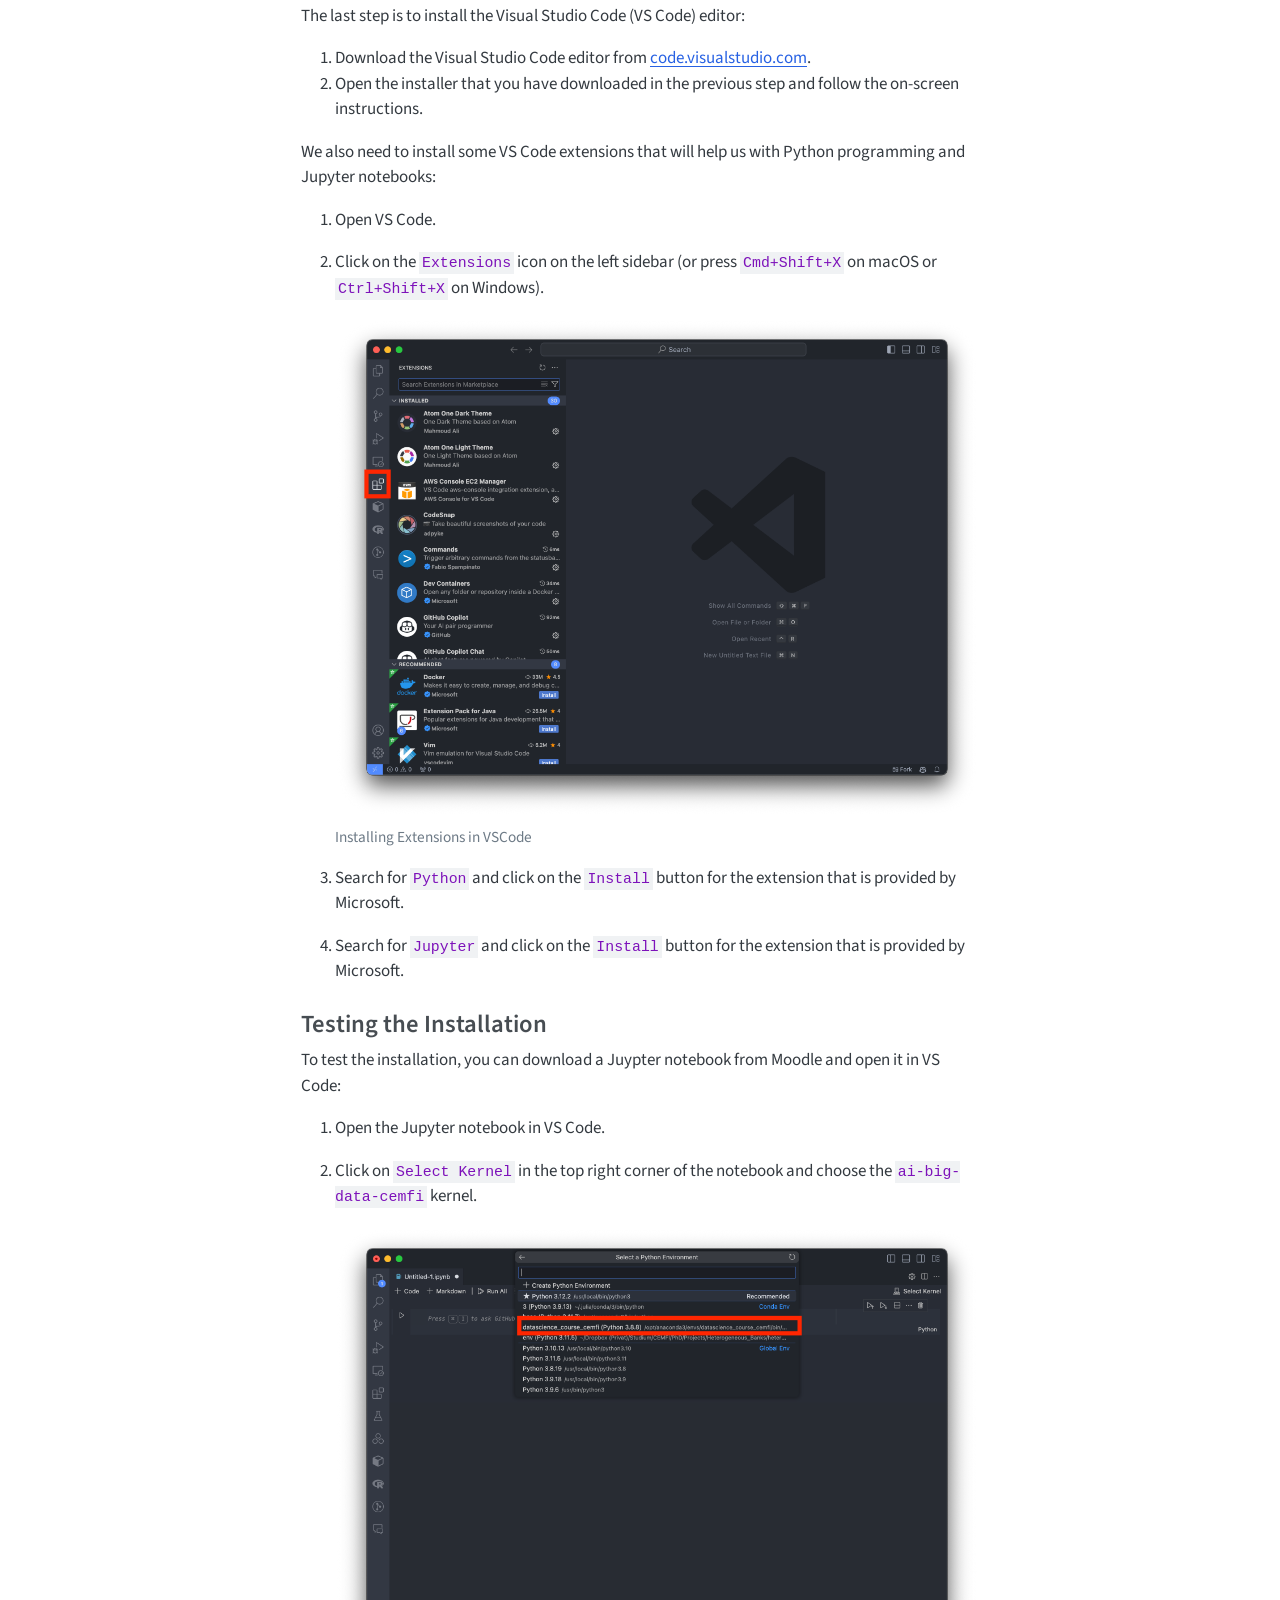
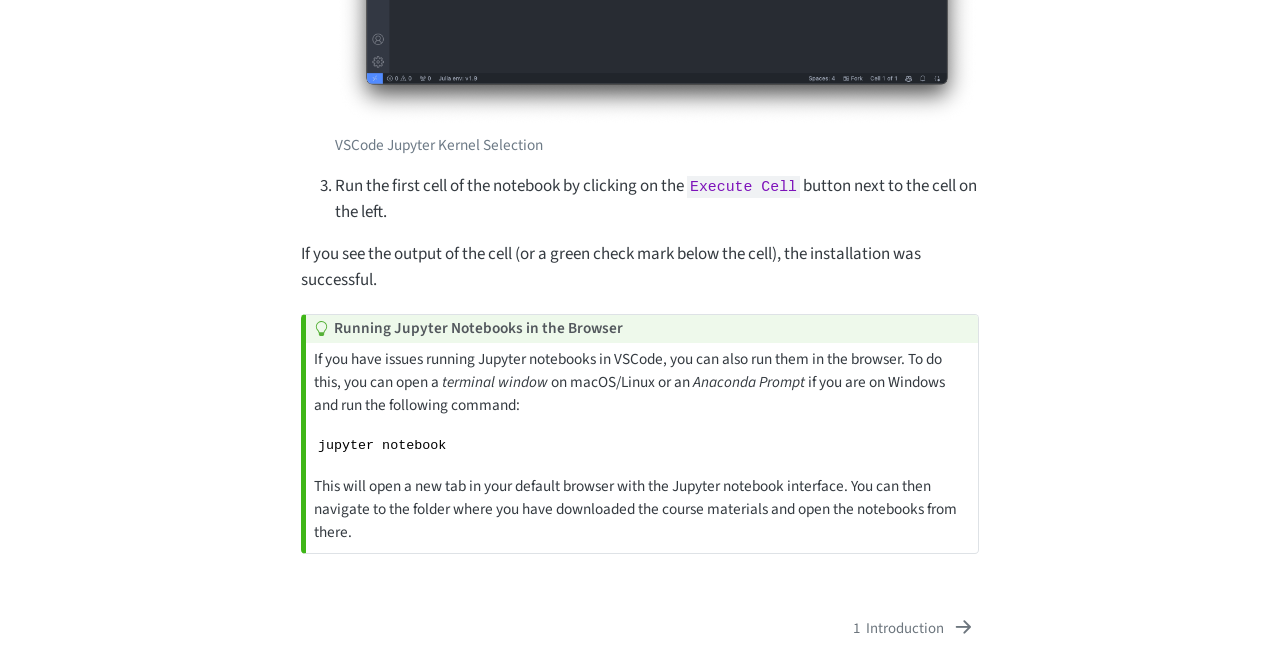
==== commit bf030785: "Update from https://github.com/jmarbet/ai-big-data-course-bde-cemfi/commit/9cfbdd2abe92b6619e613033d" ====
--- a/index.html
+++ b/index.html
@@ -2,15 +2,18 @@
 <html xmlns="http://www.w3.org/1999/xhtml" lang="en" xml:lang="en"><head>
 
 <meta charset="utf-8">
-<meta name="generator" content="quarto-1.8.26">
+<meta name="generator" content="quarto-1.9.30">
 
 <meta name="viewport" content="width=device-width, initial-scale=1.0, user-scalable=yes">
 
 <meta name="author" content="Joël Marbet">
-<meta name="dcterms.date" content="2026-03-06">
+<meta name="dcterms.date" content="2026-03-09">
 
 <title>Artificial Intelligence and Big Data</title>
 <style>
+/* Default styles provided by pandoc.
+** See https://pandoc.org/MANUAL.html#variables-for-html for config info.
+*/
 code{white-space: pre-wrap;}
 span.smallcaps{font-variant: small-caps;}
 div.columns{display: flex; gap: min(4vw, 1.5em);}
@@ -26,7 +29,6 @@
 div.csl-bib-body { }
 div.csl-entry {
   clear: both;
-  margin-bottom: 0em;
 }
 .hanging-indent div.csl-entry {
   margin-left:2em;
@@ -55,15 +57,14 @@
 <link href="./foundations/intro_ai.html" rel="next">
 <script src="site_libs/quarto-html/quarto.js" type="module"></script>
 <script src="site_libs/quarto-html/tabsets/tabsets.js" type="module"></script>
-<script src="site_libs/quarto-html/axe/axe-check.js" type="module"></script>
 <script src="site_libs/quarto-html/popper.min.js"></script>
 <script src="site_libs/quarto-html/tippy.umd.min.js"></script>
 <script src="site_libs/quarto-html/anchor.min.js"></script>
 <link href="site_libs/quarto-html/tippy.css" rel="stylesheet">
-<link href="site_libs/quarto-html/quarto-syntax-highlighting-587c61ba64f3a5504c4d52d930310e48.css" rel="stylesheet" id="quarto-text-highlighting-styles">
+<link href="site_libs/quarto-html/quarto-syntax-highlighting-b6a8276bf55561bdbc268162d41bd1f7.css" rel="stylesheet" id="quarto-text-highlighting-styles">
 <script src="site_libs/bootstrap/bootstrap.min.js"></script>
 <link href="site_libs/bootstrap/bootstrap-icons.css" rel="stylesheet">
-<link href="site_libs/bootstrap/bootstrap-504e8940ed4094e617457e906eda6e48.min.css" rel="stylesheet" append-hash="true" id="quarto-bootstrap" data-mode="light">
+<link href="site_libs/bootstrap/bootstrap-fc36a7dc8636c74dd87d83e9462854b0.min.css" rel="stylesheet" append-hash="true" id="quarto-bootstrap" data-mode="light">
 <script id="quarto-search-options" type="application/json">{
   "location": "sidebar",
   "copy-button": false,
@@ -339,7 +340,7 @@
     <div>
     <div class="quarto-title-meta-heading">Published</div>
     <div class="quarto-title-meta-contents">
-      <p class="date">March 06, 2026</p>
+      <p class="date">March 09, 2026</p>
     </div>
   </div>
   
@@ -413,11 +414,11 @@
 <h2 class="unnumbered anchored" data-anchor-id="useful-resources">Useful Resources</h2>
 <p>The course does not follow a particular textbook but has drawn material from several sources such as</p>
 <ul>
-<li><span class="citation" data-cites="Hastie2009">Hastie, Tibshirani, and Friedman (<a href="references.html#ref-Hastie2009" role="doc-biblioref">2009</a>)</span>, “The Elements of Statistical Learning”</li>
+<li><span class="citation" data-cites="Hastie2009">Hastie et al. (<a href="references.html#ref-Hastie2009" role="doc-biblioref">2009</a>)</span>, “The Elements of Statistical Learning”</li>
 <li><span class="citation" data-cites="Murphy2012">Murphy (<a href="references.html#ref-Murphy2012" role="doc-biblioref">2012</a>)</span>, “Machine Learning: A Probabilistic Perspective”</li>
 <li><span class="citation" data-cites="Murphy2022">Murphy (<a href="references.html#ref-Murphy2022" role="doc-biblioref">2022</a>)</span>, “Probabilistic Machine Learning: An Introduction”</li>
 <li><span class="citation" data-cites="Murphy2023">Murphy (<a href="references.html#ref-Murphy2023" role="doc-biblioref">2023</a>)</span>, “Probabilistic Machine Learning: Advanced Topics”</li>
-<li><span class="citation" data-cites="Goodfellow2016">Goodfellow, Bengio, and Courville (<a href="references.html#ref-Goodfellow2016" role="doc-biblioref">2016</a>)</span>, “Deep Learning”</li>
+<li><span class="citation" data-cites="Goodfellow2016">Goodfellow et al. (<a href="references.html#ref-Goodfellow2016" role="doc-biblioref">2016</a>)</span>, “Deep Learning”</li>
 <li><span class="citation" data-cites="Bishop2006">Bishop (<a href="references.html#ref-Bishop2006" role="doc-biblioref">2006</a>)</span>, “Pattern Recognition And Machine Learning”</li>
 <li><span class="citation" data-cites="Nielsen2019">Nielsen (<a href="references.html#ref-Nielsen2019" role="doc-biblioref">2019</a>)</span>, “Neural Networks and Deep Learning”</li>
 <li><span class="citation" data-cites="Sutton2018">Sutton and Barto (<a href="references.html#ref-Sutton2018" role="doc-biblioref">2018</a>)</span>, “Reinforcement Learning: An Introduction”</li>
@@ -554,7 +555,7 @@
 </div>
 
 
-<div id="refs" class="references csl-bib-body hanging-indent" data-entry-spacing="0" role="list" style="display: none">
+<div id="refs" class="references csl-bib-body hanging-indent" role="list" style="display: none">
 <div id="ref-Alammar2024" class="csl-entry" role="listitem">
 Alammar, Jay, and Maarten Grootendorst. 2024. <em><span>Hands-On Large Language Models</span></em>. O’Reilly Media. <a href="https://www.oreilly.com/library/view/hands-on-large-language/9781098150952/">https://www.oreilly.com/library/view/hands-on-large-language/9781098150952/</a>.
 </div>
@@ -571,13 +572,13 @@
 McKinney, Wes. 2022. <em><span class="nocase">Python for Data Analysis: Data Wrangling with pandas, NumPy, and Jupyter</span></em>. Third Edition. O’Reilly Media. <a href="https://wesmckinney.com/book/">https://wesmckinney.com/book/</a>.
 </div>
 <div id="ref-Murphy2012" class="csl-entry" role="listitem">
-Murphy, Kevin P. 2012. <em><span>Machine Learning: A Probabilistic Perspective</span></em>. Cambridge: MIT Press. <a href="https://probml.github.io/pml-book/book0.html">https://probml.github.io/pml-book/book0.html</a>.
+Murphy, Kevin P. 2012. <em><span>Machine Learning: A Probabilistic Perspective</span></em>. MIT Press. <a href="https://probml.github.io/pml-book/book0.html">https://probml.github.io/pml-book/book0.html</a>.
 </div>
 <div id="ref-Murphy2022" class="csl-entry" role="listitem">
-———. 2022. <em><span>Probabilistic Machine Learning: An Introduction</span></em>. MIT Press. <a href="https://probml.github.io/pml-book/book1.html">https://probml.github.io/pml-book/book1.html</a>.
+Murphy, Kevin P. 2022. <em><span>Probabilistic Machine Learning: An Introduction</span></em>. MIT Press. <a href="https://probml.github.io/pml-book/book1.html">https://probml.github.io/pml-book/book1.html</a>.
 </div>
 <div id="ref-Murphy2023" class="csl-entry" role="listitem">
-———. 2023. <em><span>Probabilistic Machine Learning: Advanced Topics</span></em>. MIT Press. <a href="https://probml.github.io/pml-book/book2.html">https://probml.github.io/pml-book/book2.html</a>.
+Murphy, Kevin P. 2023. <em><span>Probabilistic Machine Learning: Advanced Topics</span></em>. MIT Press. <a href="https://probml.github.io/pml-book/book2.html">https://probml.github.io/pml-book/book2.html</a>.
 </div>
 <div id="ref-Nielsen2019" class="csl-entry" role="listitem">
 Nielsen, Michael. 2019. <em><span class="nocase">Neural Networks and Deep Learning</span></em>. <a href="http://neuralnetworksanddeeplearning.com">http://neuralnetworksanddeeplearning.com</a>.
--- a/site_libs/quarto-html/quarto-syntax-highlighting-b6a8276bf55561bdbc268162d41bd1f7.css
+++ b/site_libs/quarto-html/quarto-syntax-highlighting-b6a8276bf55561bdbc268162d41bd1f7.css
@@ -0,0 +1,236 @@
+/* quarto syntax highlight colors */
+:root {
+  --quarto-hl-ot-color: #003B4F;
+  --quarto-hl-at-color: #657422;
+  --quarto-hl-ss-color: #20794D;
+  --quarto-hl-an-color: #5E5E5E;
+  --quarto-hl-fu-color: #4758AB;
+  --quarto-hl-st-color: #20794D;
+  --quarto-hl-cf-color: #003B4F;
+  --quarto-hl-op-color: #5E5E5E;
+  --quarto-hl-er-color: #AD0000;
+  --quarto-hl-bn-color: #AD0000;
+  --quarto-hl-al-color: #AD0000;
+  --quarto-hl-va-color: #111111;
+  --quarto-hl-bu-color: inherit;
+  --quarto-hl-ex-color: inherit;
+  --quarto-hl-pp-color: #AD0000;
+  --quarto-hl-in-color: #5E5E5E;
+  --quarto-hl-vs-color: #20794D;
+  --quarto-hl-wa-color: #5E5E5E;
+  --quarto-hl-do-color: #5E5E5E;
+  --quarto-hl-im-color: #00769E;
+  --quarto-hl-ch-color: #20794D;
+  --quarto-hl-dt-color: #AD0000;
+  --quarto-hl-fl-color: #AD0000;
+  --quarto-hl-co-color: #5E5E5E;
+  --quarto-hl-cv-color: #5E5E5E;
+  --quarto-hl-cn-color: #8f5902;
+  --quarto-hl-sc-color: #5E5E5E;
+  --quarto-hl-dv-color: #AD0000;
+  --quarto-hl-kw-color: #003B4F;
+}
+
+/* other quarto variables */
+:root {
+  --quarto-font-monospace: SFMono-Regular, Menlo, Monaco, Consolas, "Liberation Mono", "Courier New", monospace;
+}
+
+/* syntax highlight based on Pandoc's rules */
+pre > code.sourceCode > span {
+  color: #003B4F;
+}
+
+code.sourceCode > span {
+  color: #003B4F;
+}
+
+div.sourceCode,
+div.sourceCode pre.sourceCode {
+  color: #003B4F;
+}
+
+/* Normal */
+code span {
+  color: #003B4F;
+}
+
+/* Alert */
+code span.al {
+  color: #AD0000;
+  font-style: inherit;
+}
+
+/* Annotation */
+code span.an {
+  color: #5E5E5E;
+  font-style: inherit;
+}
+
+/* Attribute */
+code span.at {
+  color: #657422;
+  font-style: inherit;
+}
+
+/* BaseN */
+code span.bn {
+  color: #AD0000;
+  font-style: inherit;
+}
+
+/* BuiltIn */
+code span.bu {
+  font-style: inherit;
+}
+
+/* ControlFlow */
+code span.cf {
+  color: #003B4F;
+  font-weight: bold;
+  font-style: inherit;
+}
+
+/* Char */
+code span.ch {
+  color: #20794D;
+  font-style: inherit;
+}
+
+/* Constant */
+code span.cn {
+  color: #8f5902;
+  font-style: inherit;
+}
+
+/* Comment */
+code span.co {
+  color: #5E5E5E;
+  font-style: inherit;
+}
+
+/* CommentVar */
+code span.cv {
+  color: #5E5E5E;
+  font-style: italic;
+}
+
+/* Documentation */
+code span.do {
+  color: #5E5E5E;
+  font-style: italic;
+}
+
+/* DataType */
+code span.dt {
+  color: #AD0000;
+  font-style: inherit;
+}
+
+/* DecVal */
+code span.dv {
+  color: #AD0000;
+  font-style: inherit;
+}
+
+/* Error */
+code span.er {
+  color: #AD0000;
+  font-style: inherit;
+}
+
+/* Extension */
+code span.ex {
+  font-style: inherit;
+}
+
+/* Float */
+code span.fl {
+  color: #AD0000;
+  font-style: inherit;
+}
+
+/* Function */
+code span.fu {
+  color: #4758AB;
+  font-style: inherit;
+}
+
+/* Import */
+code span.im {
+  color: #00769E;
+  font-style: inherit;
+}
+
+/* Information */
+code span.in {
+  color: #5E5E5E;
+  font-style: inherit;
+}
+
+/* Keyword */
+code span.kw {
+  color: #003B4F;
+  font-weight: bold;
+  font-style: inherit;
+}
+
+/* Operator */
+code span.op {
+  color: #5E5E5E;
+  font-style: inherit;
+}
+
+/* Other */
+code span.ot {
+  color: #003B4F;
+  font-style: inherit;
+}
+
+/* Preprocessor */
+code span.pp {
+  color: #AD0000;
+  font-style: inherit;
+}
+
+/* SpecialChar */
+code span.sc {
+  color: #5E5E5E;
+  font-style: inherit;
+}
+
+/* SpecialString */
+code span.ss {
+  color: #20794D;
+  font-style: inherit;
+}
+
+/* String */
+code span.st {
+  color: #20794D;
+  font-style: inherit;
+}
+
+/* Variable */
+code span.va {
+  color: #111111;
+  font-style: inherit;
+}
+
+/* VerbatimString */
+code span.vs {
+  color: #20794D;
+  font-style: inherit;
+}
+
+/* Warning */
+code span.wa {
+  color: #5E5E5E;
+  font-style: italic;
+}
+
+.prevent-inlining {
+  content: "</";
+}
+
+/*# sourceMappingURL=5eae6a9ed249137e627790aed33a8396.css.map */
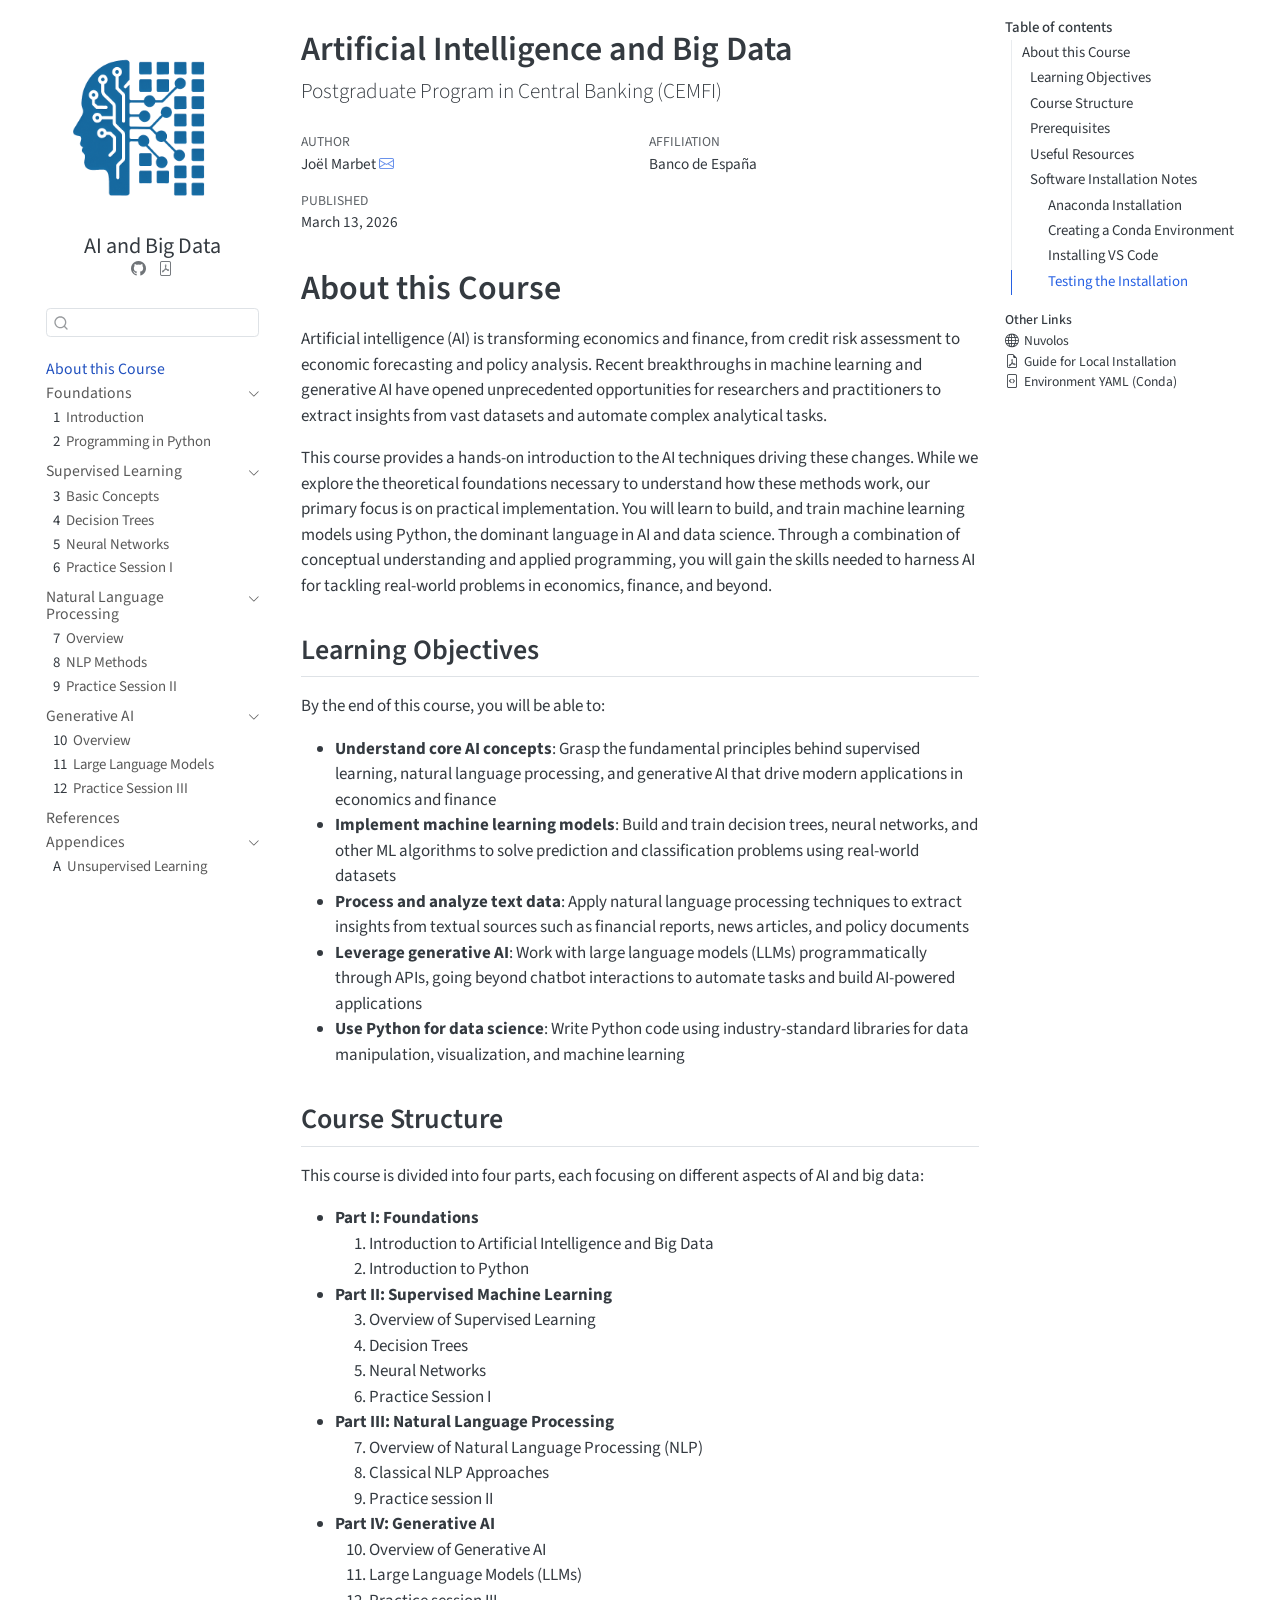
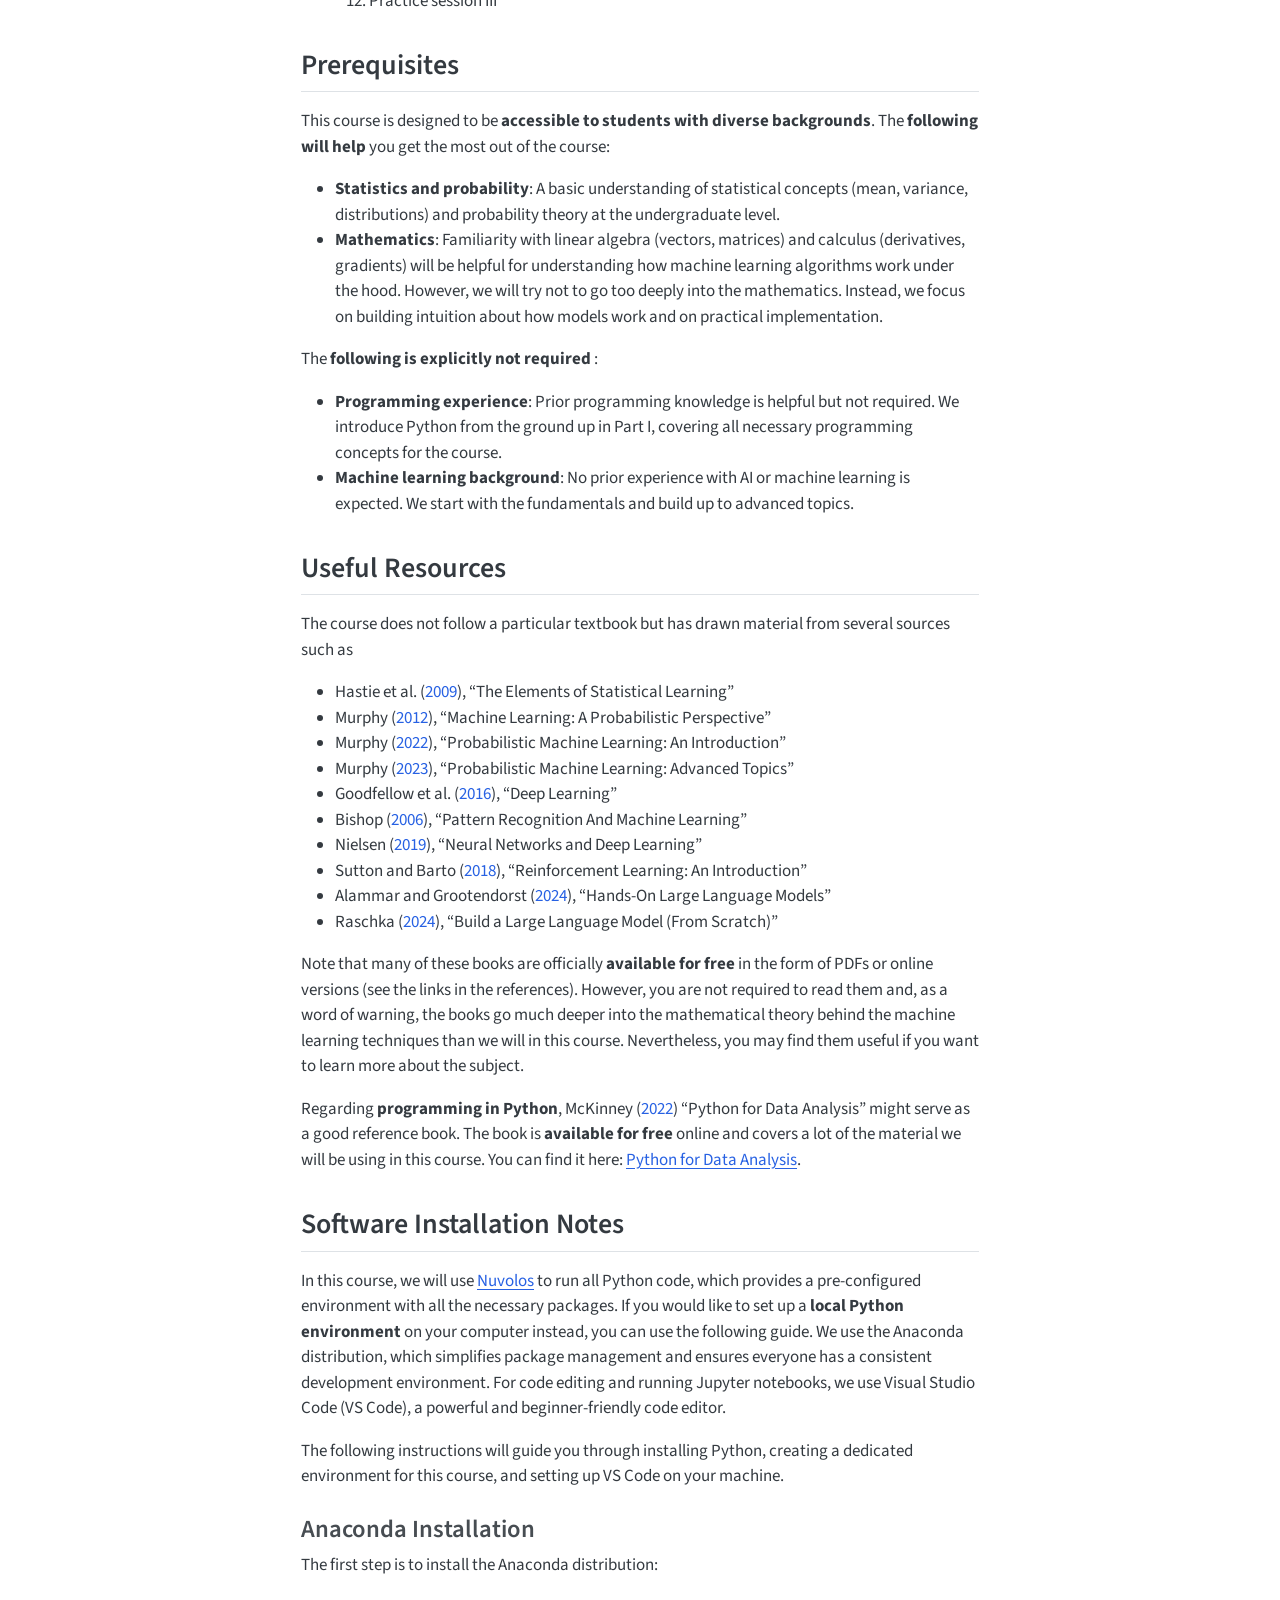
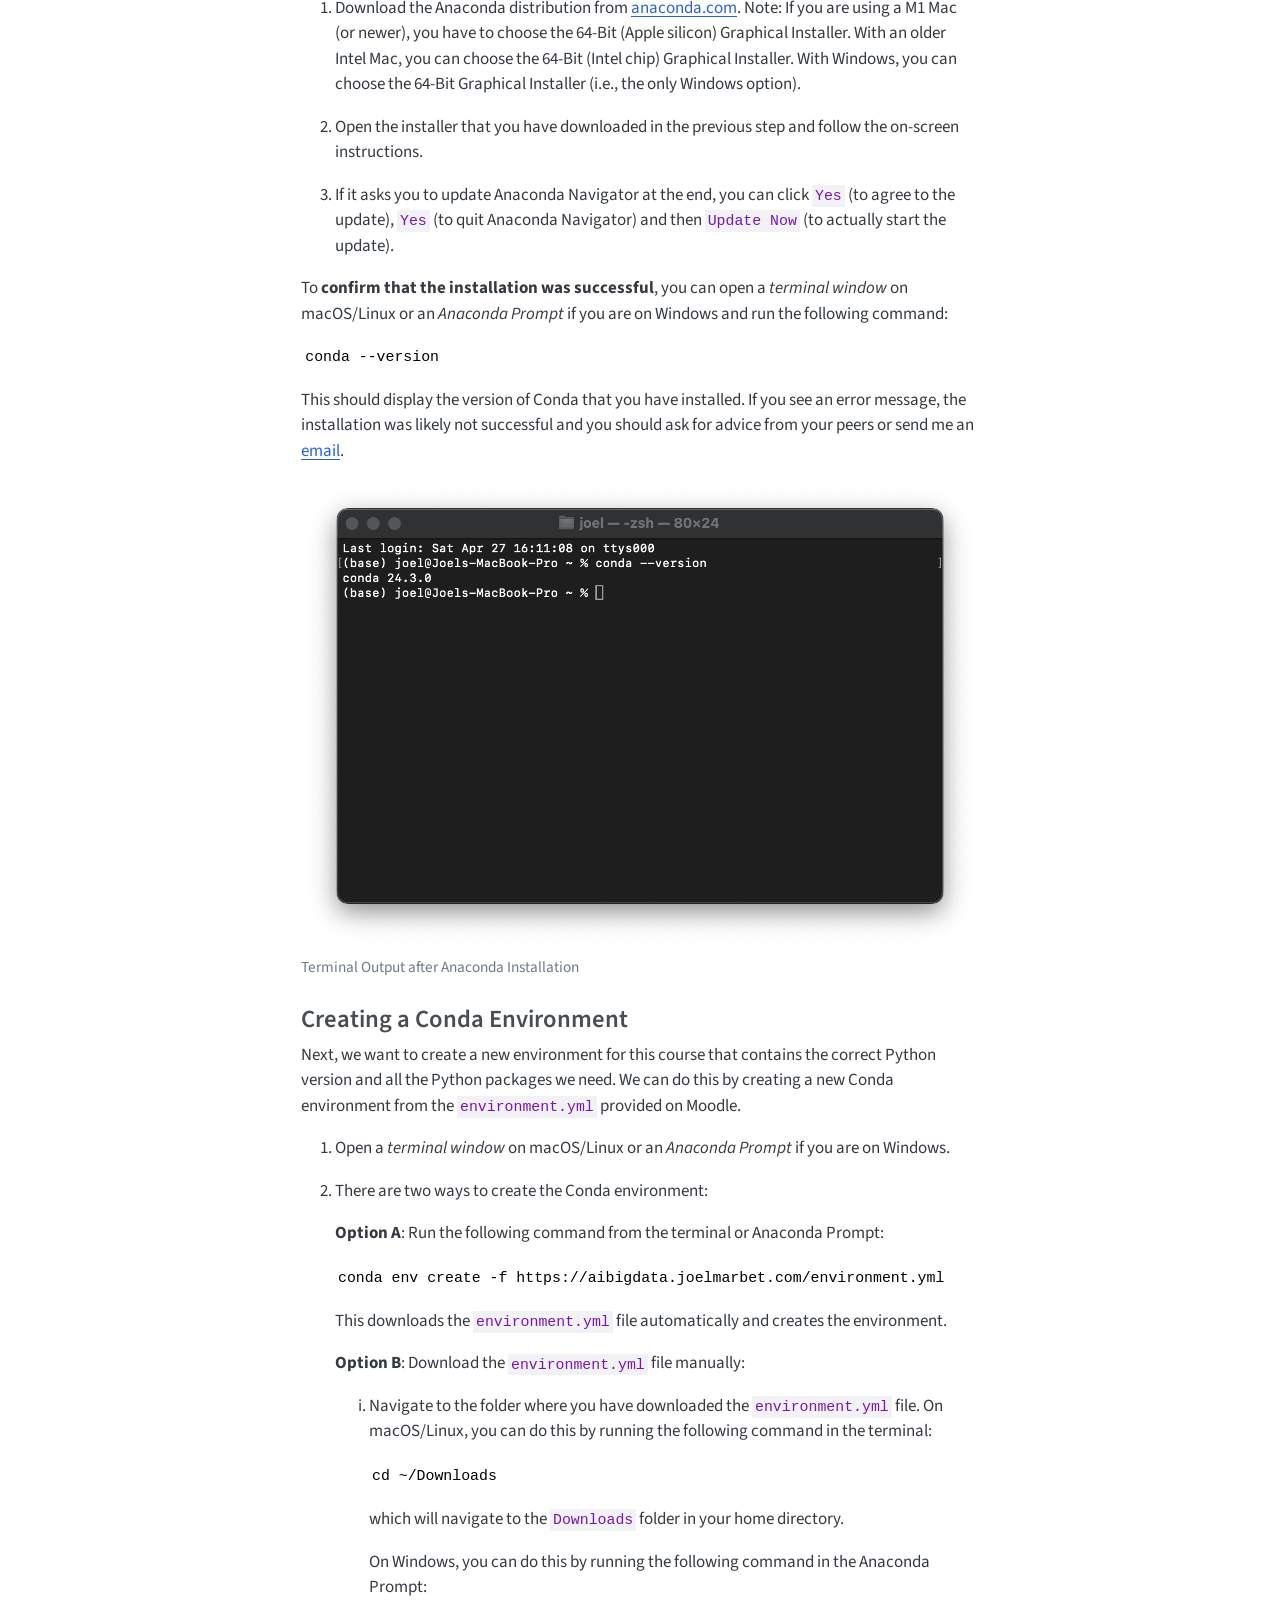
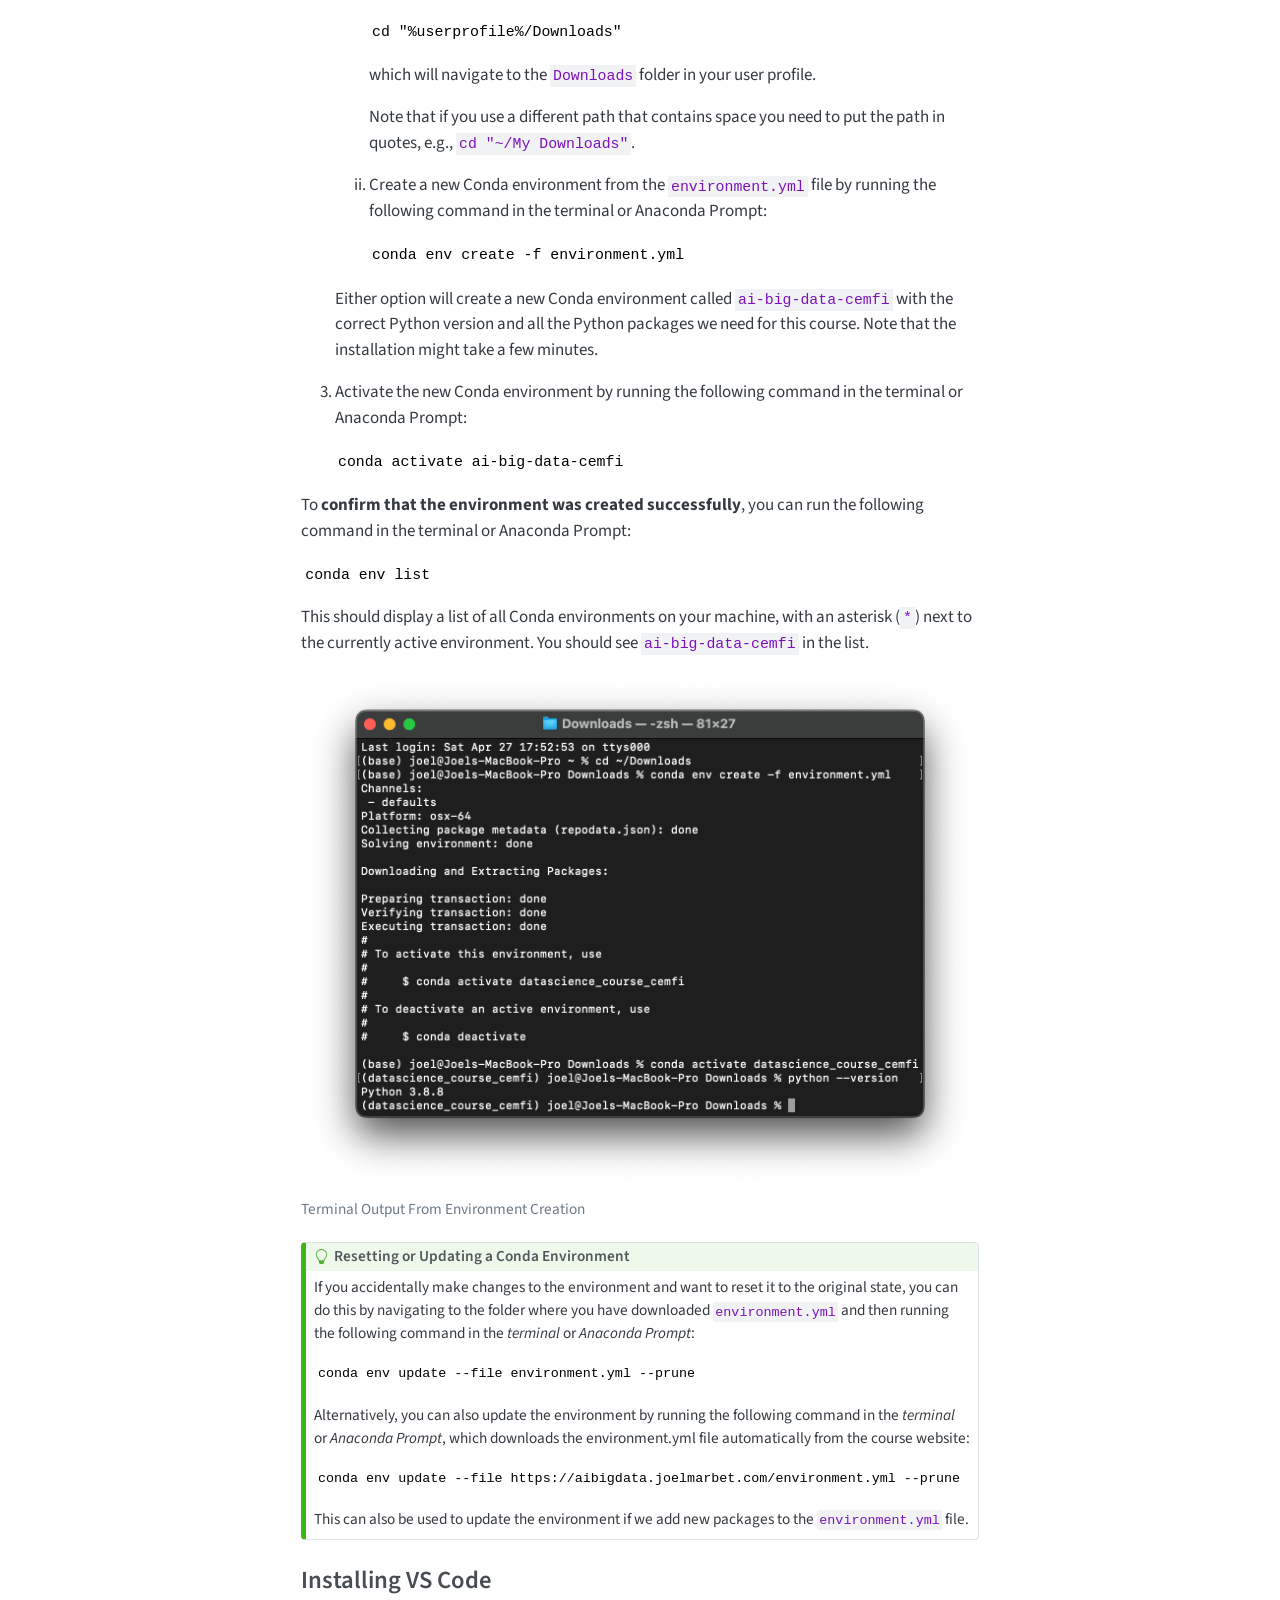
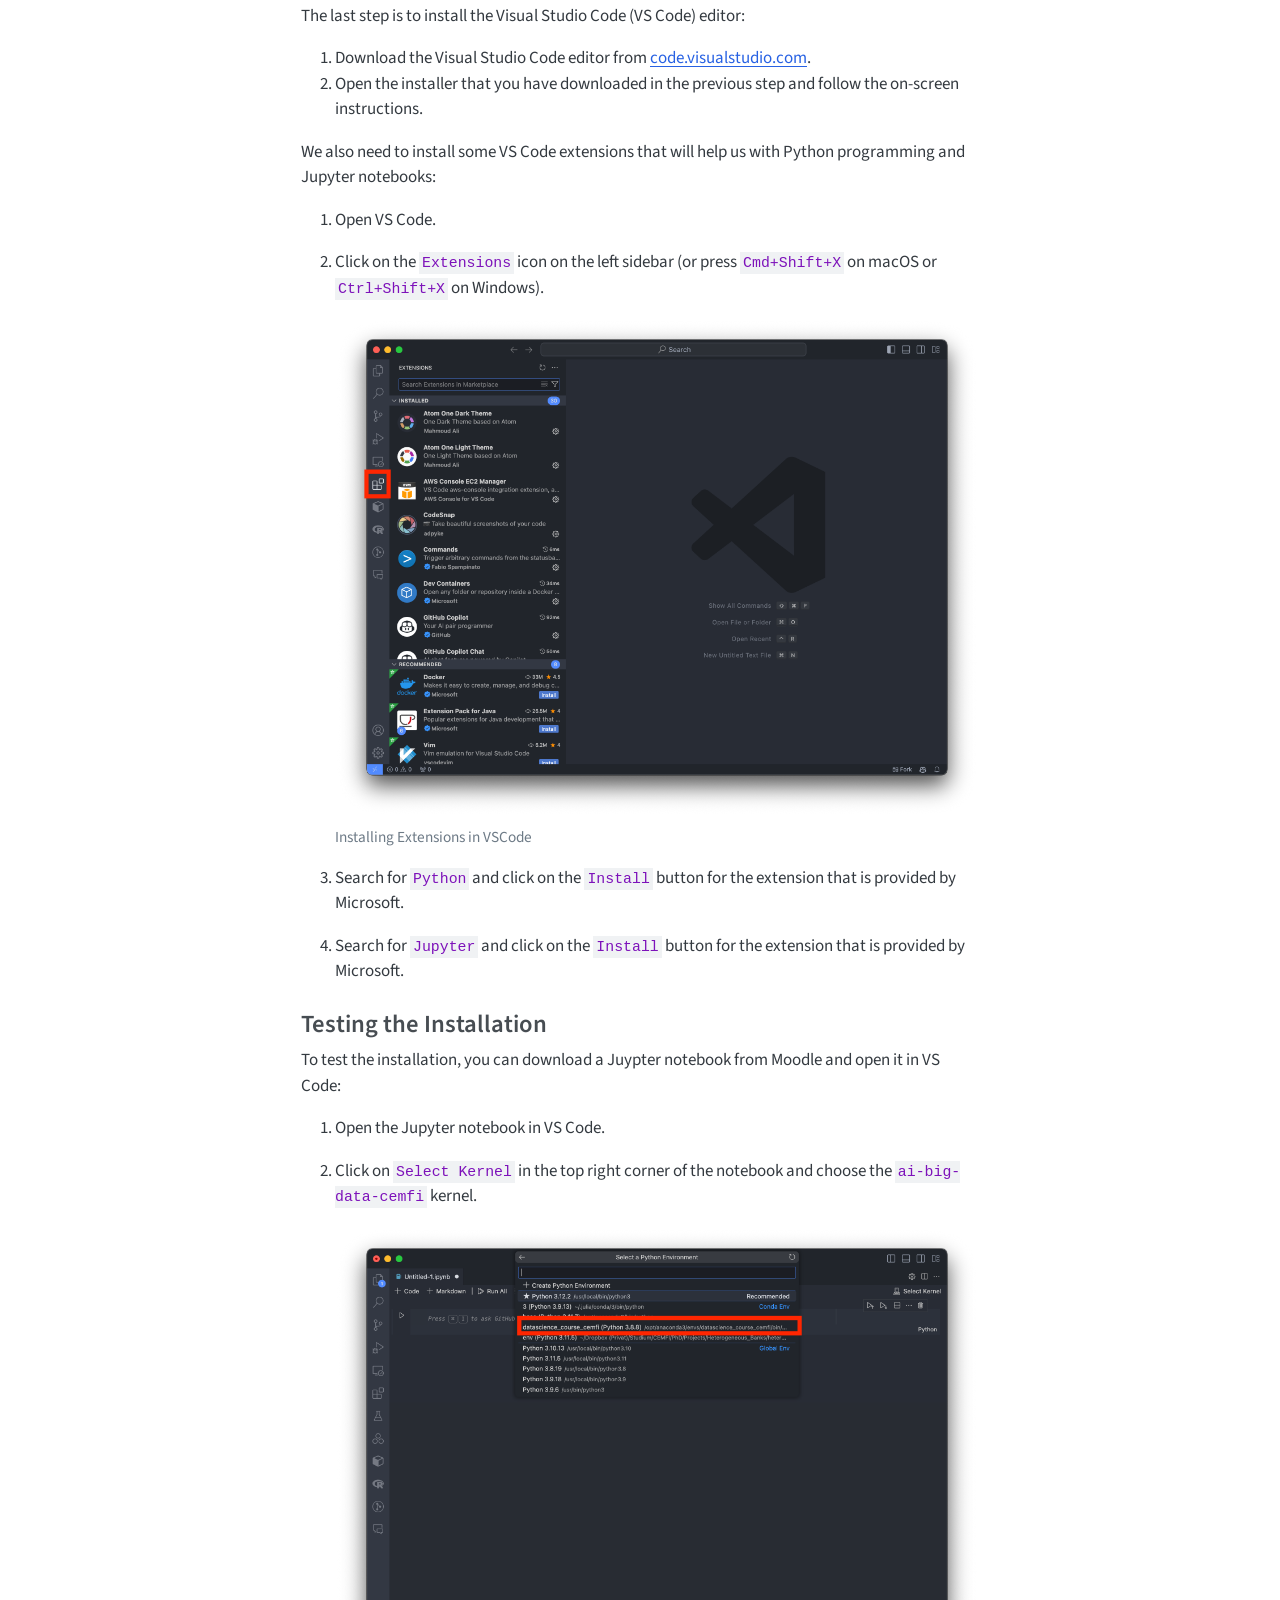
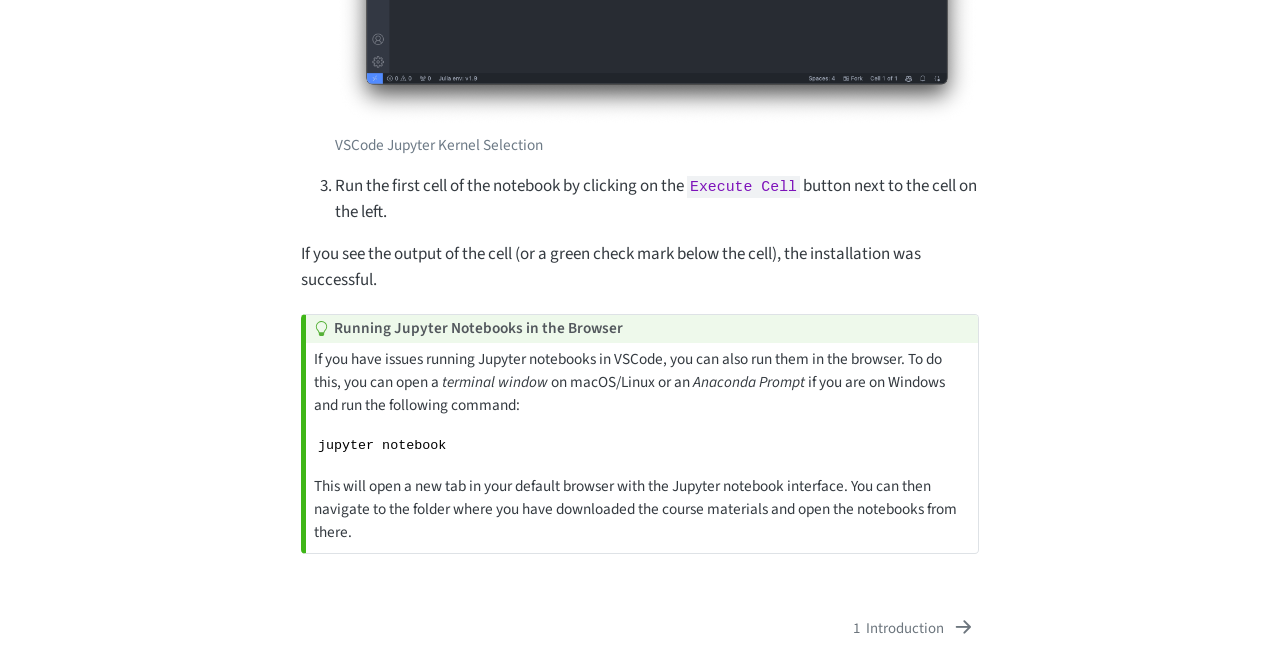
==== commit 673f6c12: "Update from https://github.com/jmarbet/ai-big-data-course-bde-cemfi/commit/b65376551ea618ef821897cf6" ====
--- a/index.html
+++ b/index.html
@@ -7,7 +7,7 @@
 <meta name="viewport" content="width=device-width, initial-scale=1.0, user-scalable=yes">
 
 <meta name="author" content="Joël Marbet">
-<meta name="dcterms.date" content="2026-03-09">
+<meta name="dcterms.date" content="2026-03-13">
 
 <title>Artificial Intelligence and Big Data</title>
 <style>
@@ -340,7 +340,7 @@
     <div>
     <div class="quarto-title-meta-heading">Published</div>
     <div class="quarto-title-meta-contents">
-      <p class="date">March 09, 2026</p>
+      <p class="date">March 13, 2026</p>
     </div>
   </div>
   
